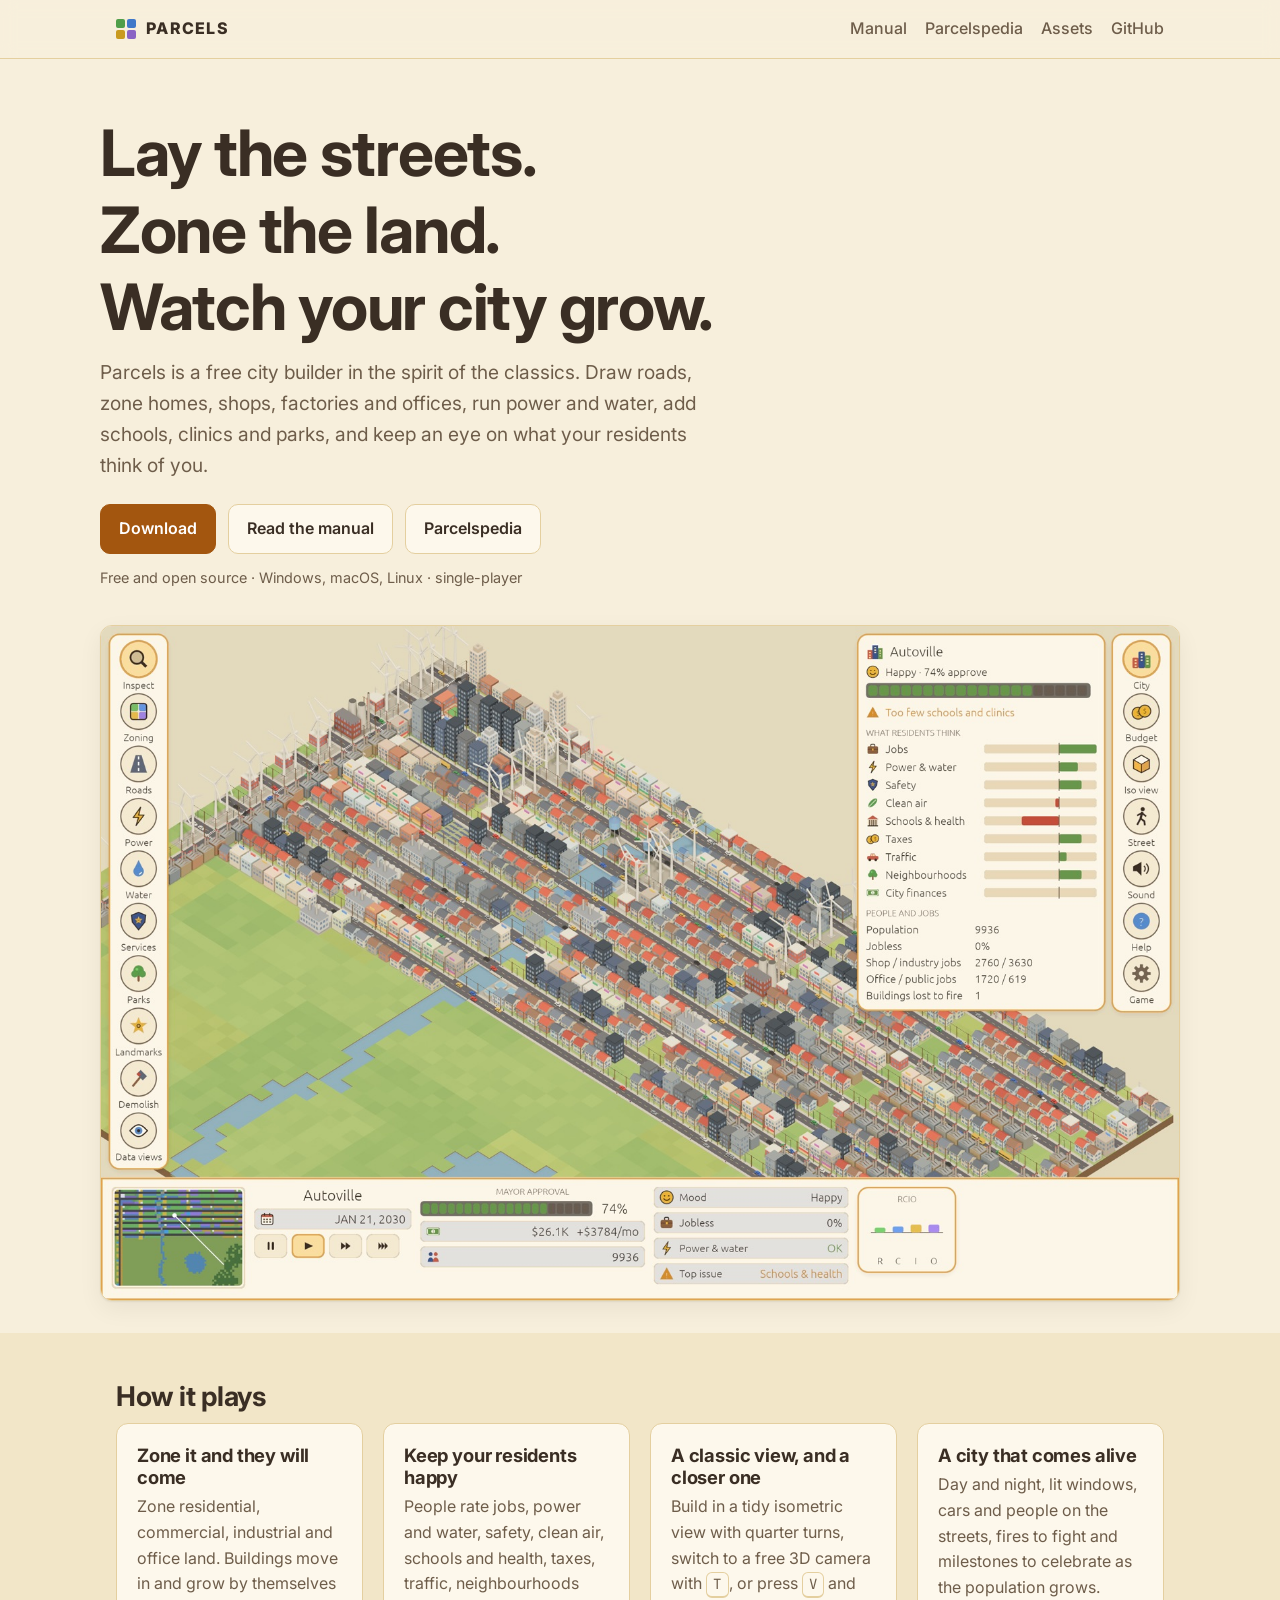
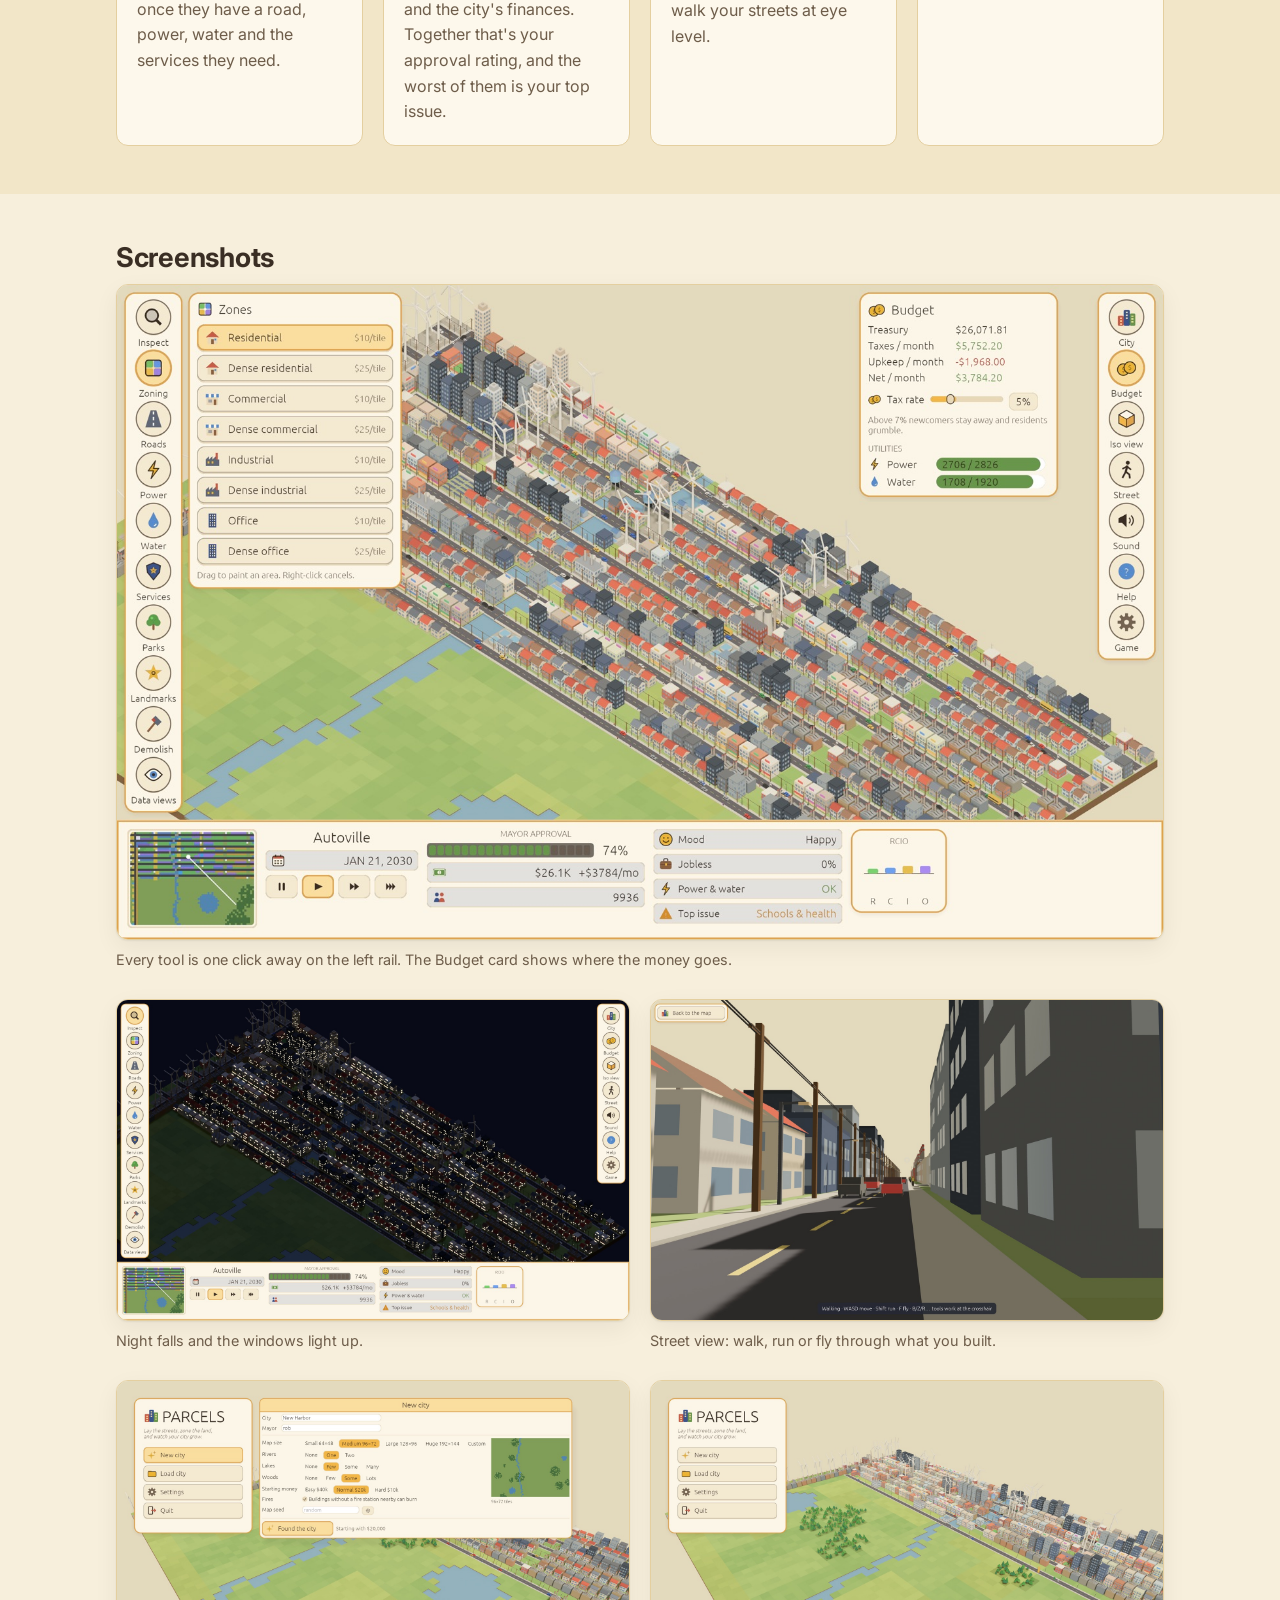
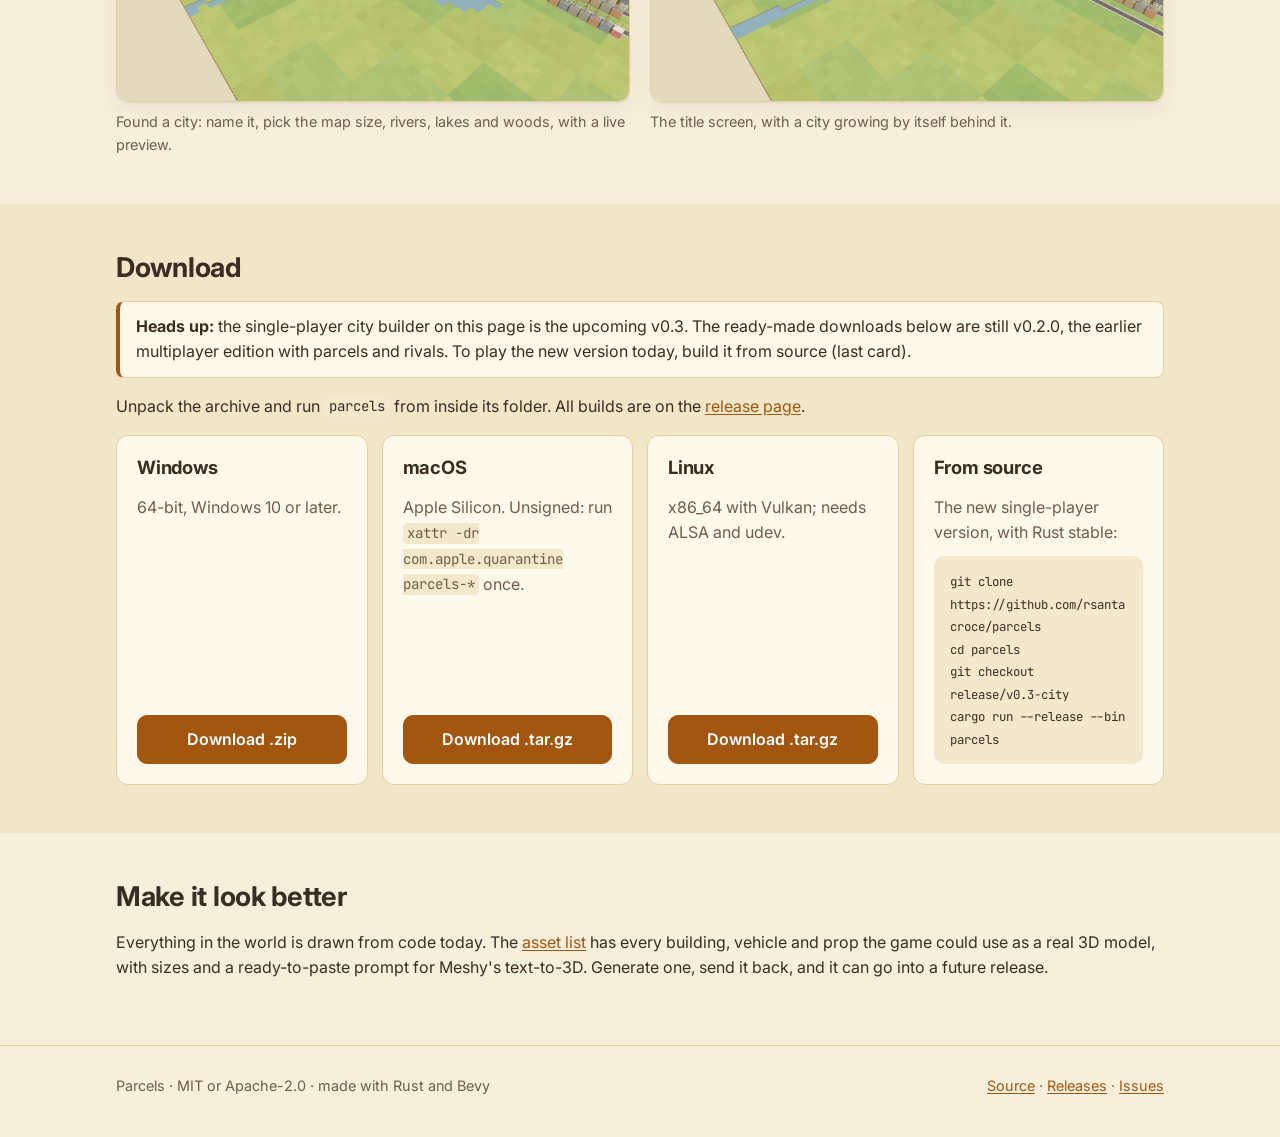
==== index.html @ 550850ed "Parcels v0.3: single-player city builder The site now presents Parcels as a single-player city build" ====
<!doctype html>
<html lang="en">
<head>
  <meta charset="utf-8">
  <meta name="viewport" content="width=device-width, initial-scale=1">
  <title>Parcels — a cosy city builder</title>
  <meta name="description" content="Parcels is a free, open-source city builder in the spirit of classic SimCity: lay streets, zone land, run power and water, keep your residents happy and watch the city grow.">
  <meta property="og:title" content="Parcels">
  <meta property="og:description" content="Lay the streets, zone the land, and watch your city grow.">
  <meta property="og:image" content="https://rsantacroce.github.io/parcels-site/img/title.jpg">
  <link rel="preconnect" href="https://fonts.googleapis.com">
  <link href="https://fonts.googleapis.com/css2?family=Inter:wght@400;500;600;800&family=JetBrains+Mono&display=swap" rel="stylesheet">
  <link rel="icon" href="data:image/svg+xml,%3Csvg xmlns=%22http://www.w3.org/2000/svg%22 viewBox=%220 0 20 20%22%3E%3Crect width=%229%22 height=%229%22 rx=%222%22 fill=%22%234f9e49%22/%3E%3Crect x=%2211%22 width=%229%22 height=%229%22 rx=%222%22 fill=%22%233f78c9%22/%3E%3Crect y=%2211%22 width=%229%22 height=%229%22 rx=%222%22 fill=%22%23c99a1f%22/%3E%3Crect x=%2211%22 y=%2211%22 width=%229%22 height=%229%22 rx=%222%22 fill=%22%238a63c4%22/%3E%3C/svg%3E">
  <link rel="stylesheet" href="style.css">
</head>
<body>
  <header class="top">
    <div class="wrap">
      <a class="brand" href="./"><span class="tiles"><i></i><i></i><i></i><i></i></span>PARCELS</a>
      <nav>
        <a href="manual.html">Manual</a>
        <a href="pedia.html">Parcelspedia</a>
        <a href="assets.html">Assets</a>
        <a href="https://github.com/rsantacroce/parcels">GitHub</a>
      </nav>
    </div>
  </header>

  <main>
    <div class="wrap hero">
      <h1>Lay the streets.<br>Zone the land.<br>Watch your city grow.</h1>
      <p class="lead">Parcels is a free city builder in the spirit of the classics. Draw roads, zone homes, shops, factories and offices, run power and water, add schools, clinics and parks, and keep an eye on what your residents think of you.</p>
      <div class="actions">
        <a class="btn primary" href="#download"><span>Download</span></a>
        <a class="btn" href="manual.html">Read the manual</a>
        <a class="btn" href="pedia.html">Parcelspedia</a>
      </div>
      <p class="version">Free and open source · Windows, macOS, Linux · single-player</p>
      <div class="shot"><a class="zoom" href="img/city.jpg"><img src="img/city-1600.jpg" srcset="img/city-1600.jpg 1600w, img/city.jpg 2880w" sizes="(max-width: 1112px) 100vw, 1080px" alt="An isometric view of a grown city with the tool rail on the left, the City card showing 74% approval and what residents think, and the dashboard along the bottom" width="2880" height="1800"></a></div>
    </div>

    <section class="alt">
      <div class="wrap">
        <h2>How it plays</h2>
        <div class="grid">
          <div class="card">
            <h3>Zone it and they will come</h3>
            <p>Zone residential, commercial, industrial and office land. Buildings move in and grow by themselves once they have a road, power, water and the services they need.</p>
          </div>
          <div class="card">
            <h3>Keep your residents happy</h3>
            <p>People rate jobs, power and water, safety, clean air, schools and health, taxes, traffic, neighbourhoods and the city's finances. Together that's your approval rating, and the worst of them is your top issue.</p>
          </div>
          <div class="card">
            <h3>A classic view, and a closer one</h3>
            <p>Build in a tidy isometric view with quarter turns, switch to a free 3D camera with <kbd>T</kbd>, or press <kbd>V</kbd> and walk your streets at eye level.</p>
          </div>
          <div class="card">
            <h3>A city that comes alive</h3>
            <p>Day and night, lit windows, cars and people on the streets, fires to fight and milestones to celebrate as the population grows.</p>
          </div>
        </div>
      </div>
    </section>

    <section>
      <div class="wrap">
        <h2>Screenshots</h2>
        <div class="gallery">
          <figure><div class="shot"><a class="zoom" href="img/build.jpg"><img src="img/build-1600.jpg" srcset="img/build-1600.jpg 1600w, img/build.jpg 2880w" sizes="(max-width: 1112px) 100vw, 1080px" alt="The Zoning flyout listing every zone with its icon and price, and the Budget card with taxes, upkeep, tax rate and power and water use" width="2880" height="1800" loading="lazy"></a></div><figcaption>Every tool is one click away on the left rail. The Budget card shows where the money goes.</figcaption></figure>
          <figure><div class="shot"><a class="zoom" href="img/night.jpg"><img src="img/night-1600.jpg" srcset="img/night-1600.jpg 1600w, img/night.jpg 2880w" sizes="(max-width: 1112px) 100vw, 1080px" alt="The city at night with lit windows" width="2880" height="1800" loading="lazy"></a></div><figcaption>Night falls and the windows light up.</figcaption></figure>
          <figure><div class="shot"><a class="zoom" href="img/street.jpg"><img src="img/street-1600.jpg" srcset="img/street-1600.jpg 1600w, img/street.jpg 2880w" sizes="(max-width: 1112px) 100vw, 1080px" alt="Street-level view down a road lined with houses and power poles" width="2880" height="1800" loading="lazy"></a></div><figcaption>Street view: walk, run or fly through what you built.</figcaption></figure>
          <figure><div class="shot"><a class="zoom" href="img/newgame.jpg"><img src="img/newgame-1600.jpg" srcset="img/newgame-1600.jpg 1600w, img/newgame.jpg 2880w" sizes="(max-width: 1112px) 100vw, 1080px" alt="The new city screen with name, map size, rivers, lakes, woods, starting money and a live map preview" width="2880" height="1800" loading="lazy"></a></div><figcaption>Found a city: name it, pick the map size, rivers, lakes and woods, with a live preview.</figcaption></figure>
          <figure><div class="shot"><a class="zoom" href="img/title.jpg"><img src="img/title-1600.jpg" srcset="img/title-1600.jpg 1600w, img/title.jpg 2880w" sizes="(max-width: 1112px) 100vw, 1080px" alt="The Parcels title screen in front of a city that grows by itself" width="2880" height="1800" loading="lazy"></a></div><figcaption>The title screen, with a city growing by itself behind it.</figcaption></figure>
        </div>
      </div>
    </section>

    <section class="alt" id="download">
      <div class="wrap">
        <h2>Download</h2>
        <div class="note"><strong>Heads up:</strong> the single-player city builder on this page is the upcoming v0.3. The ready-made downloads below are still <span data-version>v0.2.0</span>, the earlier multiplayer edition with parcels and rivals. To play the new version today, build it from source (last card).</div>
        <p>Unpack the archive and run <code>parcels</code> from inside its folder. All builds are on the <a href="https://github.com/rsantacroce/parcels/releases/latest">release page</a>.</p>
        <div class="downloads">
          <div class="card">
            <h3>Windows</h3>
            <p>64-bit, Windows 10 or later.</p>
            <a class="btn primary" href="https://github.com/rsantacroce/parcels/releases/latest/download/parcels-windows-x86_64.zip">Download .zip</a>
          </div>
          <div class="card">
            <h3>macOS</h3>
            <p>Apple Silicon. Unsigned: run <code>xattr -dr com.apple.quarantine parcels-*</code> once.</p>
            <a class="btn primary" href="https://github.com/rsantacroce/parcels/releases/latest/download/parcels-macos-arm64.tar.gz">Download .tar.gz</a>
          </div>
          <div class="card">
            <h3>Linux</h3>
            <p>x86_64 with Vulkan; needs ALSA and udev.</p>
            <a class="btn primary" href="https://github.com/rsantacroce/parcels/releases/latest/download/parcels-linux-x86_64.tar.gz">Download .tar.gz</a>
          </div>
          <div class="card">
            <h3>From source</h3>
            <p>The new single-player version, with Rust stable:</p>
            <pre><code>git clone https://github.com/rsantacroce/parcels
cd parcels
git checkout release/v0.3-city
cargo run --release --bin parcels</code></pre>
          </div>
        </div>
      </div>
    </section>

    <section>
      <div class="wrap">
        <h2>Make it look better</h2>
        <p>Everything in the world is drawn from code today. The <a href="assets.html">asset list</a> has every building, vehicle and prop the game could use as a real 3D model, with sizes and a ready-to-paste prompt for Meshy's text-to-3D. Generate one, send it back, and it can go into a future release.</p>
      </div>
    </section>
  </main>

  <footer>
    <div class="wrap">
      <span>Parcels · MIT or Apache-2.0 · made with Rust and Bevy</span>
      <span><a href="https://github.com/rsantacroce/parcels">Source</a> · <a href="https://github.com/rsantacroce/parcels/releases">Releases</a> · <a href="https://github.com/rsantacroce/parcels/issues">Issues</a></span>
    </div>
  </footer>

  <dialog id="viewer" aria-label="Screenshot"><img alt=""></dialog>

  <script>
    // Click a screenshot to see it full size.
    const viewer = document.getElementById("viewer");
    document.querySelectorAll("a.zoom").forEach(a => a.addEventListener("click", e => {
      e.preventDefault();
      const img = viewer.querySelector("img");
      img.src = a.href;
      img.alt = a.querySelector("img").alt;
      viewer.showModal();
    }));
    viewer.addEventListener("click", () => viewer.close());

    // Show the latest release's version on the download button.
    fetch("https://api.github.com/repos/rsantacroce/parcels/releases/latest")
      .then(r => r.ok ? r.json() : Promise.reject(r.status))
      .then(rel => document.querySelectorAll("[data-version]").forEach(e => e.textContent = rel.tag_name))
      .catch(() => {});
  </script>
</body>
</html>
---- style.css ----
:root {
  --bg: #f7efdc;
  --surface: #fdf8ec;
  --surface-2: #f2e6c8;
  --text: #3a2e24;
  --muted: #6e5d4a;
  --line: #e4cf9f;
  --accent: #a3560f;
  --accent-ink: #ffffff;
  --res: #4f9e49;
  --com: #3f78c9;
  --ind: #c99a1f;
  --off: #8a63c4;
  --code-bg: #f3e8cc;
  --shadow: 0 1px 2px rgba(0, 0, 0, .06), 0 8px 24px rgba(0, 0, 0, .06);
  --radius: 12px;
  --max: 1080px;
  color-scheme: light;
}

@media (prefers-color-scheme: dark) {
  :root:not([data-theme="light"]) {
    --bg: #1c1915;
    --surface: #25211b;
    --surface-2: #2e2921;
    --text: #efe6d4;
    --muted: #b3a690;
    --line: #463d30;
    --accent: #f0b04a;
    --accent-ink: #231a0e;
    --code-bg: #2e2921;
    --shadow: 0 1px 2px rgba(0, 0, 0, .3), 0 8px 24px rgba(0, 0, 0, .25);
    color-scheme: dark;
  }
}

* { box-sizing: border-box; }
html { scroll-behavior: smooth; }
body {
  margin: 0;
  background: var(--bg);
  color: var(--text);
  font: 16px/1.6 "Inter", system-ui, -apple-system, "Segoe UI", sans-serif;
  -webkit-font-smoothing: antialiased;
}
img { max-width: 100%; display: block; }
a { color: var(--accent); text-underline-offset: 2px; }
h1, h2, h3 { line-height: 1.2; letter-spacing: -0.01em; }
h2 { font-size: 1.7rem; margin: 0 0 .6rem; }
h3 { font-size: 1.15rem; margin: 1.6rem 0 .4rem; }
code, kbd, pre { font-family: "JetBrains Mono", ui-monospace, SFMono-Regular, Menlo, monospace; font-size: .88em; }
code { background: var(--code-bg); padding: .1em .35em; border-radius: 5px; }
pre { background: var(--code-bg); padding: 14px 16px; border-radius: 10px; overflow-x: auto; }
pre code { background: none; padding: 0; }
kbd {
  display: inline-block; min-width: 1.6em; padding: .05em .45em; text-align: center;
  border: 1px solid var(--line); border-bottom-width: 2px; border-radius: 6px; background: var(--surface);
}

.wrap { max-width: var(--max); margin: 0 auto; padding: 0 16px; }

/* Header */
.top {
  position: sticky; top: 0; z-index: 10;
  background: color-mix(in srgb, var(--bg) 88%, transparent);
  backdrop-filter: blur(8px);
  border-bottom: 1px solid var(--line);
}
.top .wrap { display: flex; align-items: center; gap: 20px; height: 58px; }
.brand { font-weight: 800; letter-spacing: .08em; color: var(--text); text-decoration: none; display: flex; align-items: center; gap: 10px; }
.brand .tiles { display: grid; grid-template-columns: repeat(2, 9px); gap: 2px; }
.brand .tiles i { width: 9px; height: 9px; border-radius: 2px; }
.brand .tiles i:nth-child(1) { background: var(--res); }
.brand .tiles i:nth-child(2) { background: var(--com); }
.brand .tiles i:nth-child(3) { background: var(--ind); }
.brand .tiles i:nth-child(4) { background: var(--off); }
.top nav { display: flex; gap: 18px; margin-left: auto; }
.top nav a { color: var(--muted); text-decoration: none; font-weight: 500; }
.top nav a:hover, .top nav a[aria-current] { color: var(--text); }

/* Buttons */
.btn {
  display: inline-flex; align-items: center; gap: 8px;
  padding: 11px 18px; border-radius: 10px; font-weight: 600; text-decoration: none;
  border: 1px solid var(--line); background: var(--surface); color: var(--text);
}
.btn.primary { background: var(--accent); border-color: var(--accent); color: var(--accent-ink); }
.btn:hover { filter: brightness(1.05); }
.btn.small { padding: 6px 10px; font-size: .85rem; border-radius: 8px; }

/* Hero */
.hero { padding: 56px 0 32px; }
.hero h1 { font-size: clamp(2.4rem, 6vw, 4rem); margin: 0 0 12px; letter-spacing: -0.02em; }
.hero p.lead { font-size: 1.2rem; color: var(--muted); max-width: 620px; margin: 0 0 24px; }
.hero .actions { display: flex; flex-wrap: wrap; gap: 12px; }
.hero .version { color: var(--muted); font-size: .9rem; margin-top: 12px; }
.shot { border-radius: var(--radius); box-shadow: var(--shadow); border: 1px solid var(--line); overflow: hidden; background: var(--surface); }
.hero .shot { margin-top: 36px; }

section { padding: 48px 0; }
section.alt { background: var(--surface-2); }

.grid { display: grid; gap: 20px; grid-template-columns: repeat(auto-fit, minmax(240px, 1fr)); }
.card { background: var(--surface); border: 1px solid var(--line); border-radius: var(--radius); padding: 20px; }
.card h3 { margin-top: 0; }
.card p { margin: 0; color: var(--muted); }

.gallery { display: grid; gap: 28px 20px; grid-template-columns: repeat(2, minmax(0, 1fr)); }
.gallery figure:first-child { grid-column: 1 / -1; }
.shot img { width: 100%; height: auto; }
a.zoom { display: block; cursor: zoom-in; }
#viewer { padding: 0; border: 0; background: transparent; max-width: 96vw; max-height: 94vh; cursor: zoom-out; }
#viewer::backdrop { background: rgba(10, 12, 16, .88); }
#viewer img { max-width: 96vw; max-height: 94vh; width: auto; height: auto; border-radius: 8px; }
.gallery figure { margin: 0; }
.gallery figcaption { color: var(--muted); font-size: .9rem; margin-top: 8px; }

.downloads { display: grid; gap: 14px; grid-template-columns: repeat(auto-fit, minmax(220px, 1fr)); }
.downloads .card { display: flex; flex-direction: column; gap: 10px; }
.downloads .card .btn { margin-top: auto; justify-content: center; }
.downloads .card pre { margin: auto 0 0; white-space: pre-wrap; word-break: break-word; }

footer { border-top: 1px solid var(--line); padding: 28px 0 40px; color: var(--muted); font-size: .9rem; }
footer .wrap { display: flex; flex-wrap: wrap; gap: 16px; justify-content: space-between; }

/* Docs layout */
.docs { display: grid; grid-template-columns: 220px minmax(0, 1fr); gap: 40px; padding: 32px 16px 64px; }
.toc { position: sticky; top: 78px; align-self: start; font-size: .92rem; }
.toc a { display: block; color: var(--muted); text-decoration: none; padding: 3px 0; }
.toc a:hover { color: var(--text); }
.docs article h2 { margin-top: 2.2rem; padding-top: .4rem; }
.docs article h2:first-child { margin-top: 0; }
table { width: 100%; border-collapse: collapse; margin: 12px 0 20px; font-size: .94rem; }
th, td { text-align: left; padding: 8px 10px; border-bottom: 1px solid var(--line); vertical-align: top; }
th { font-weight: 600; color: var(--muted); font-size: .85rem; text-transform: uppercase; letter-spacing: .03em; }
td.num, th.num { text-align: right; font-variant-numeric: tabular-nums; white-space: nowrap; }
.table-scroll { overflow-x: auto; }
.note { background: var(--surface); border: 1px solid var(--line); border-left: 4px solid var(--accent); border-radius: 8px; padding: 12px 16px; margin: 16px 0; }
.chip { display: inline-block; width: .8em; height: .8em; border-radius: 3px; vertical-align: -.05em; margin-right: .35em; }

/* Assets page */
.toolbar { display: flex; flex-wrap: wrap; gap: 10px; align-items: center; margin: 20px 0; }
.toolbar input[type=search] {
  flex: 1 1 260px; padding: 10px 14px; border-radius: 10px; border: 1px solid var(--line);
  background: var(--surface); color: var(--text); font: inherit;
}
.filters { display: flex; flex-wrap: wrap; gap: 6px; }
.filters button {
  border: 1px solid var(--line); background: var(--surface); color: var(--muted);
  padding: 6px 12px; border-radius: 999px; font: inherit; font-size: .88rem; cursor: pointer;
}
.filters button[aria-pressed="true"] { background: var(--accent); border-color: var(--accent); color: var(--accent-ink); }
.asset-group h2 { margin-top: 32px; }
.asset-group > p { color: var(--muted); margin-top: 0; }
.assets { display: grid; gap: 14px; grid-template-columns: repeat(auto-fill, minmax(320px, 1fr)); }
.asset { background: var(--surface); border: 1px solid var(--line); border-radius: var(--radius); padding: 16px; display: flex; flex-direction: column; gap: 10px; }
.asset header { display: flex; justify-content: space-between; gap: 10px; align-items: baseline; }
.asset h3 { margin: 0; font-size: 1.02rem; }
.asset .file { font-family: "JetBrains Mono", ui-monospace, monospace; font-size: .78rem; color: var(--muted); word-break: break-all; }
.asset .meta { display: flex; flex-wrap: wrap; gap: 6px; }
.asset .meta span { background: var(--surface-2); border-radius: 6px; padding: 2px 8px; font-size: .8rem; color: var(--muted); }
.asset .prompt { font-size: .9rem; margin: 0; flex: 1; }
.asset .row { display: flex; gap: 8px; flex-wrap: wrap; }
.copied { background: var(--accent) !important; color: var(--accent-ink) !important; border-color: var(--accent) !important; }
.style-box { background: var(--surface); border: 1px dashed var(--line); border-radius: var(--radius); padding: 14px 16px; }
.style-box p { margin: 6px 0 10px; color: var(--muted); }

@media (max-width: 760px) {
  .top nav { gap: 12px; font-size: .92rem; }
  .docs { grid-template-columns: 1fr; gap: 0; }
  .toc { position: static; display: flex; flex-wrap: wrap; gap: 4px 14px; margin-bottom: 20px; }
  .assets { grid-template-columns: 1fr; }
  .gallery { grid-template-columns: 1fr; }
}

/* Same frame for every gallery tile after the featured one. */
.gallery figure:not(:first-child) .shot img { aspect-ratio: 16 / 10; object-fit: cover; }
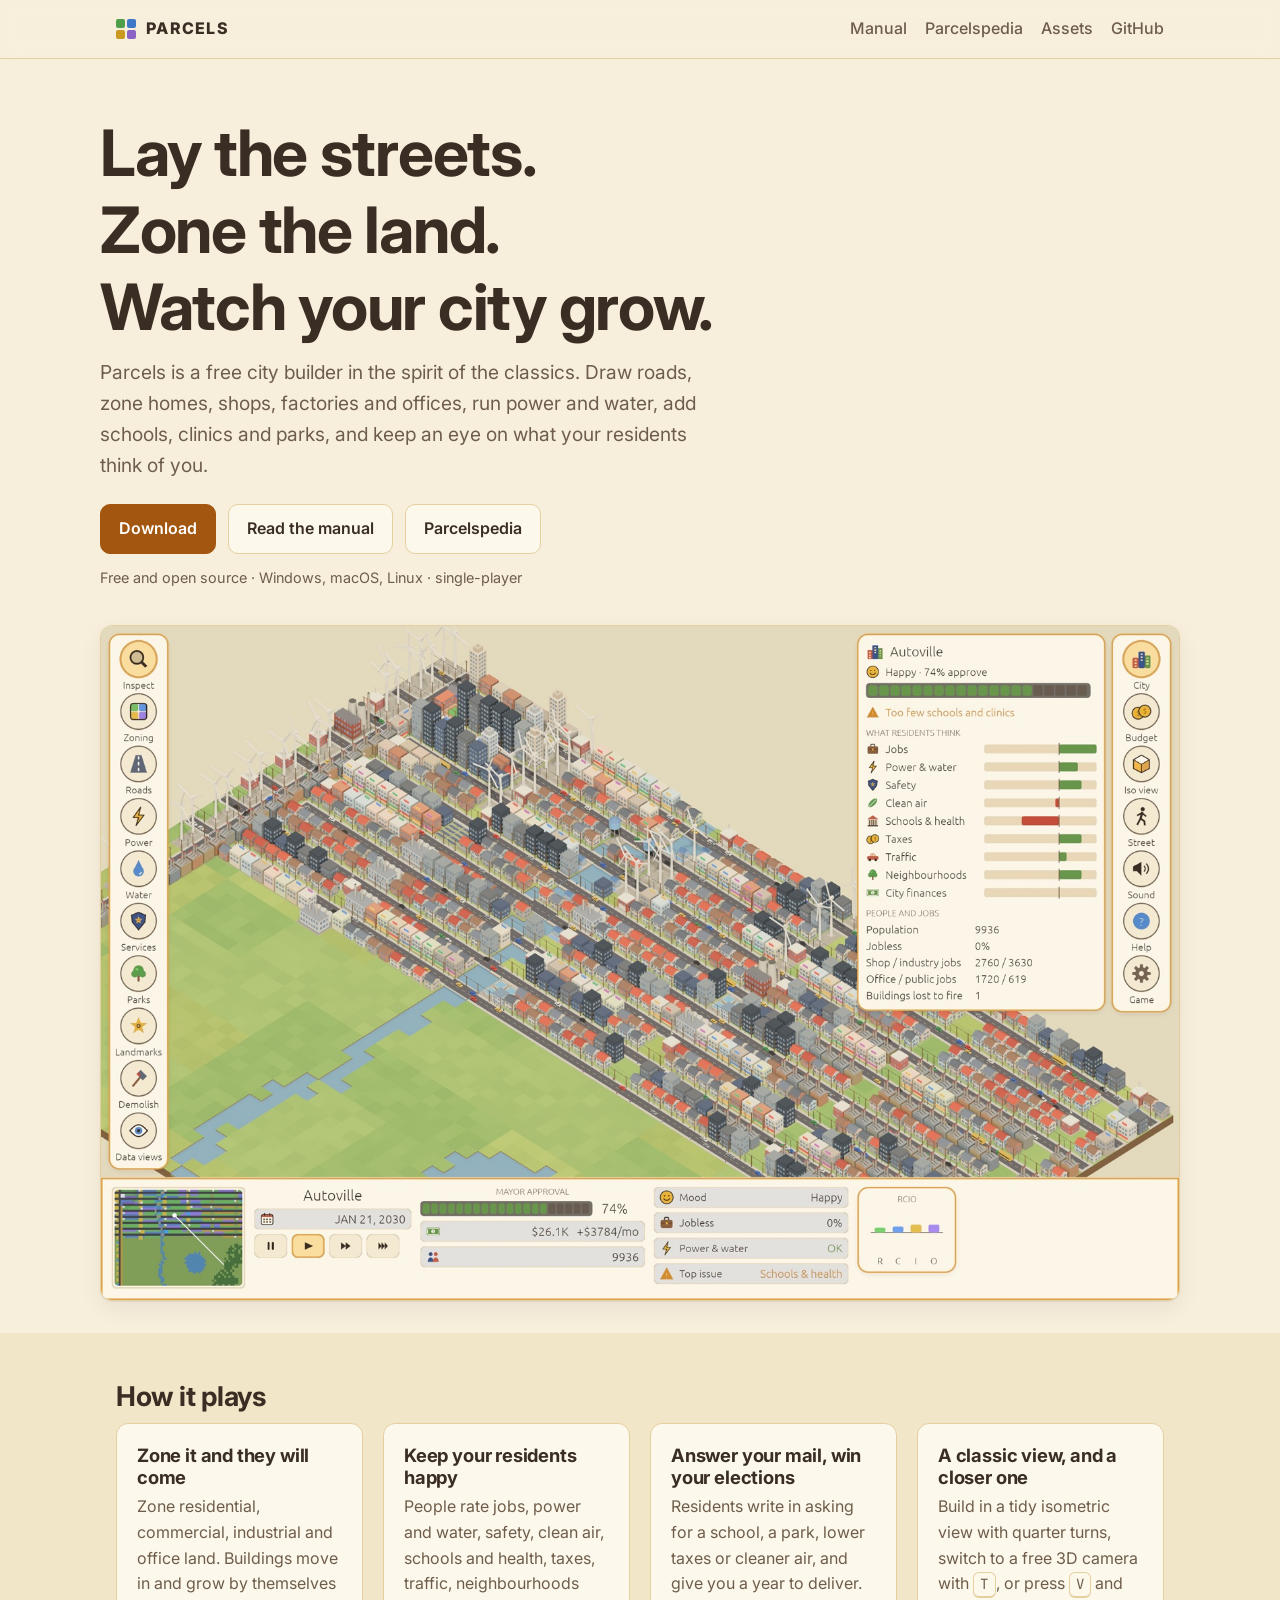
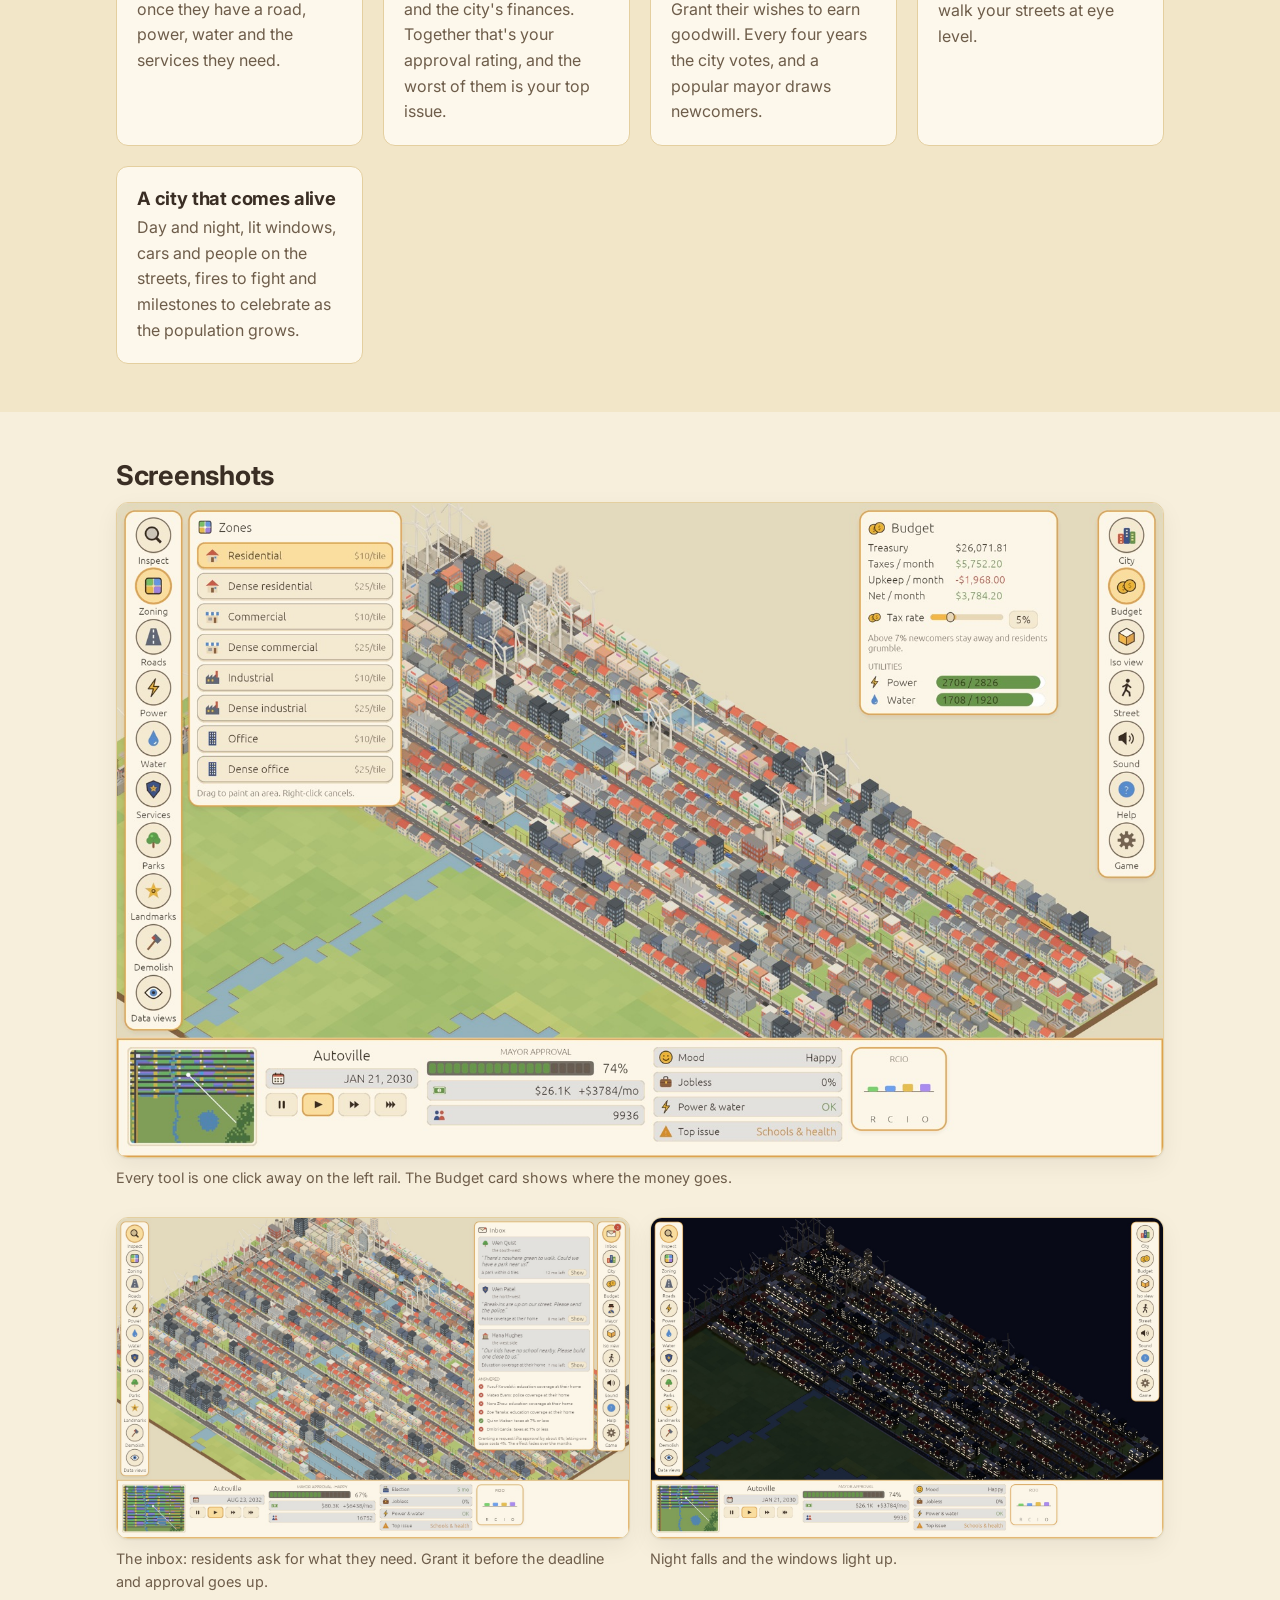
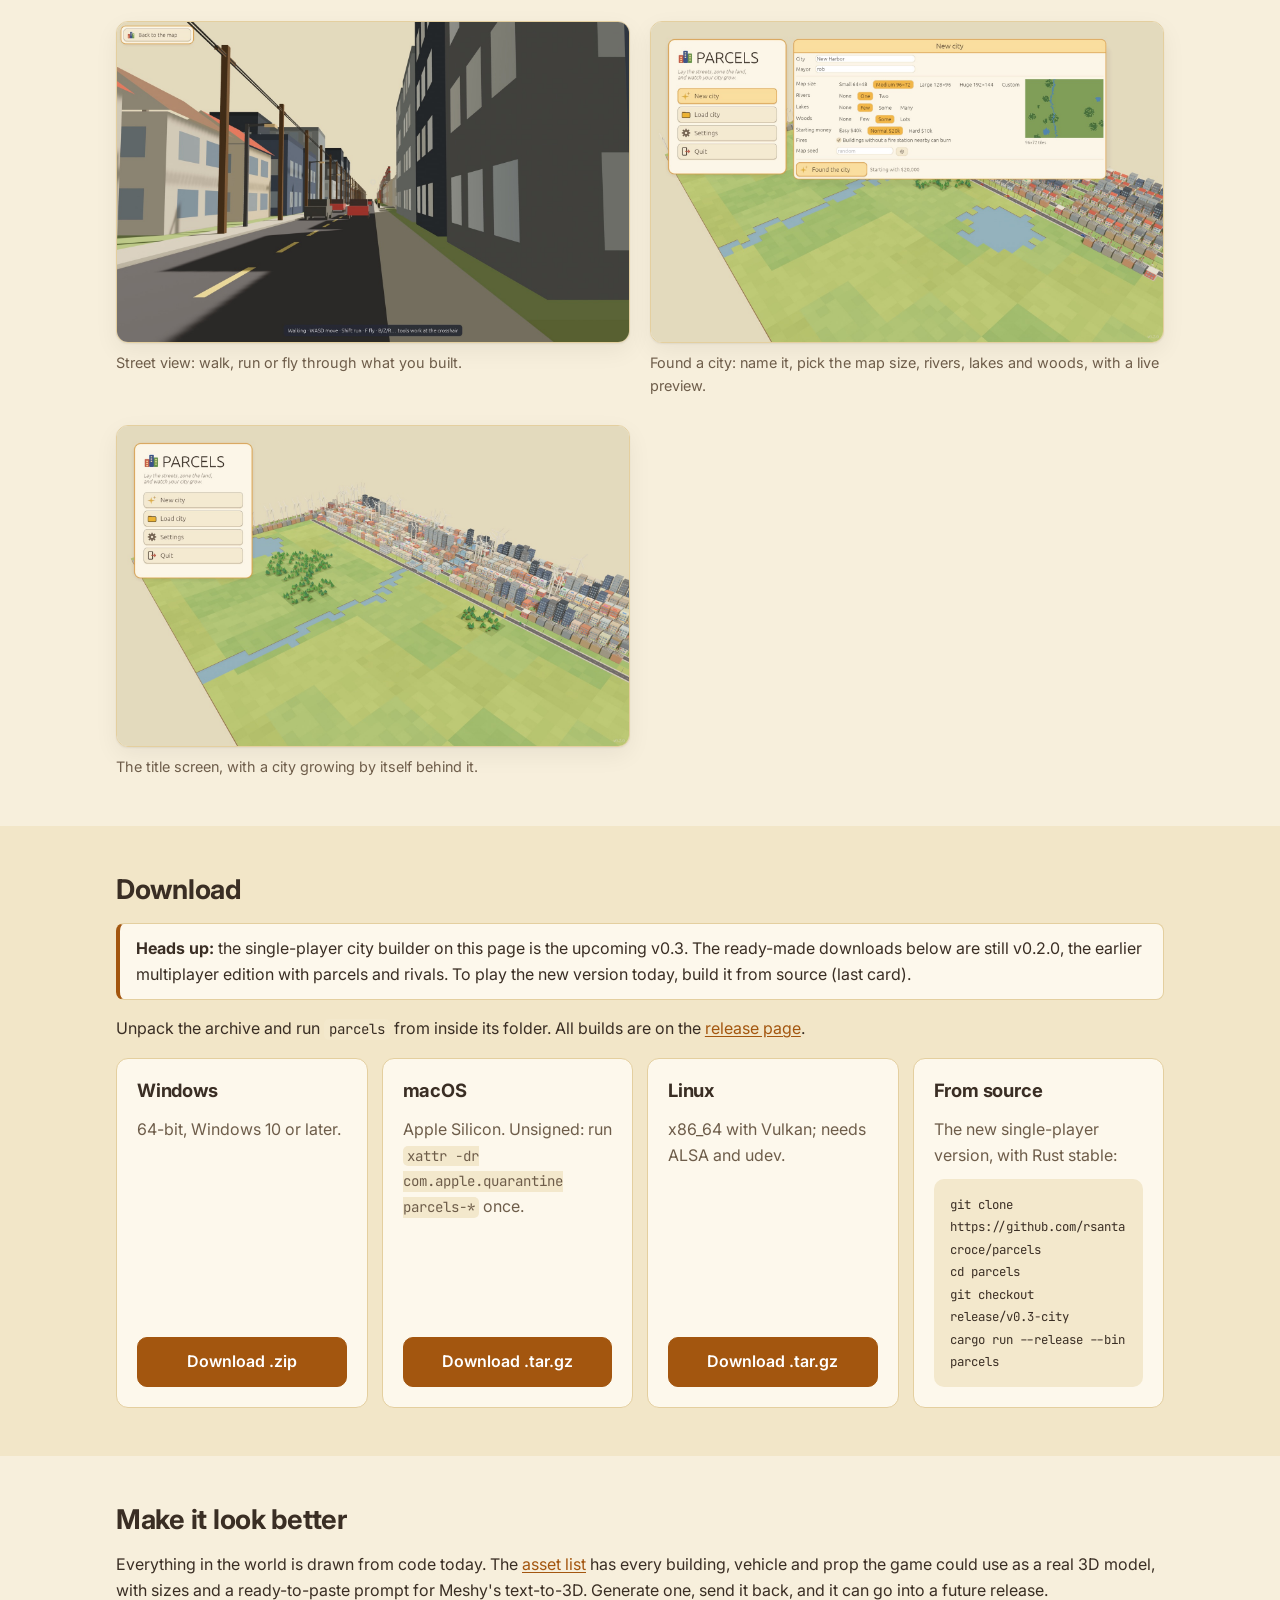
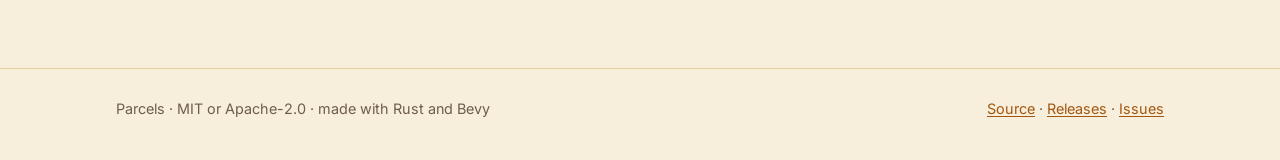
==== commit aaa939ac: "Mayor layer: letters, elections, inbox screenshot Co-Authored-By: Claude Opus 5.5 (1M context) <nore" ====
--- a/index.html
+++ b/index.html
@@ -52,6 +52,10 @@
             <p>People rate jobs, power and water, safety, clean air, schools and health, taxes, traffic, neighbourhoods and the city's finances. Together that's your approval rating, and the worst of them is your top issue.</p>
           </div>
           <div class="card">
+            <h3>Answer your mail, win your elections</h3>
+            <p>Residents write in asking for a school, a park, lower taxes or cleaner air, and give you a year to deliver. Grant their wishes to earn goodwill. Every four years the city votes, and a popular mayor draws newcomers.</p>
+          </div>
+          <div class="card">
             <h3>A classic view, and a closer one</h3>
             <p>Build in a tidy isometric view with quarter turns, switch to a free 3D camera with <kbd>T</kbd>, or press <kbd>V</kbd> and walk your streets at eye level.</p>
           </div>
@@ -68,6 +72,7 @@
         <h2>Screenshots</h2>
         <div class="gallery">
           <figure><div class="shot"><a class="zoom" href="img/build.jpg"><img src="img/build-1600.jpg" srcset="img/build-1600.jpg 1600w, img/build.jpg 2880w" sizes="(max-width: 1112px) 100vw, 1080px" alt="The Zoning flyout listing every zone with its icon and price, and the Budget card with taxes, upkeep, tax rate and power and water use" width="2880" height="1800" loading="lazy"></a></div><figcaption>Every tool is one click away on the left rail. The Budget card shows where the money goes.</figcaption></figure>
+          <figure><div class="shot"><a class="zoom" href="img/inbox.jpg"><img src="img/inbox-1600.jpg" alt="The Inbox card with three letters from residents asking for a park, police and a school, each with a deadline and a Show button, above a list of answered letters" width="1440" height="900" loading="lazy"></a></div><figcaption>The inbox: residents ask for what they need. Grant it before the deadline and approval goes up.</figcaption></figure>
           <figure><div class="shot"><a class="zoom" href="img/night.jpg"><img src="img/night-1600.jpg" srcset="img/night-1600.jpg 1600w, img/night.jpg 2880w" sizes="(max-width: 1112px) 100vw, 1080px" alt="The city at night with lit windows" width="2880" height="1800" loading="lazy"></a></div><figcaption>Night falls and the windows light up.</figcaption></figure>
           <figure><div class="shot"><a class="zoom" href="img/street.jpg"><img src="img/street-1600.jpg" srcset="img/street-1600.jpg 1600w, img/street.jpg 2880w" sizes="(max-width: 1112px) 100vw, 1080px" alt="Street-level view down a road lined with houses and power poles" width="2880" height="1800" loading="lazy"></a></div><figcaption>Street view: walk, run or fly through what you built.</figcaption></figure>
           <figure><div class="shot"><a class="zoom" href="img/newgame.jpg"><img src="img/newgame-1600.jpg" srcset="img/newgame-1600.jpg 1600w, img/newgame.jpg 2880w" sizes="(max-width: 1112px) 100vw, 1080px" alt="The new city screen with name, map size, rivers, lakes, woods, starting money and a live map preview" width="2880" height="1800" loading="lazy"></a></div><figcaption>Found a city: name it, pick the map size, rivers, lakes and woods, with a live preview.</figcaption></figure>
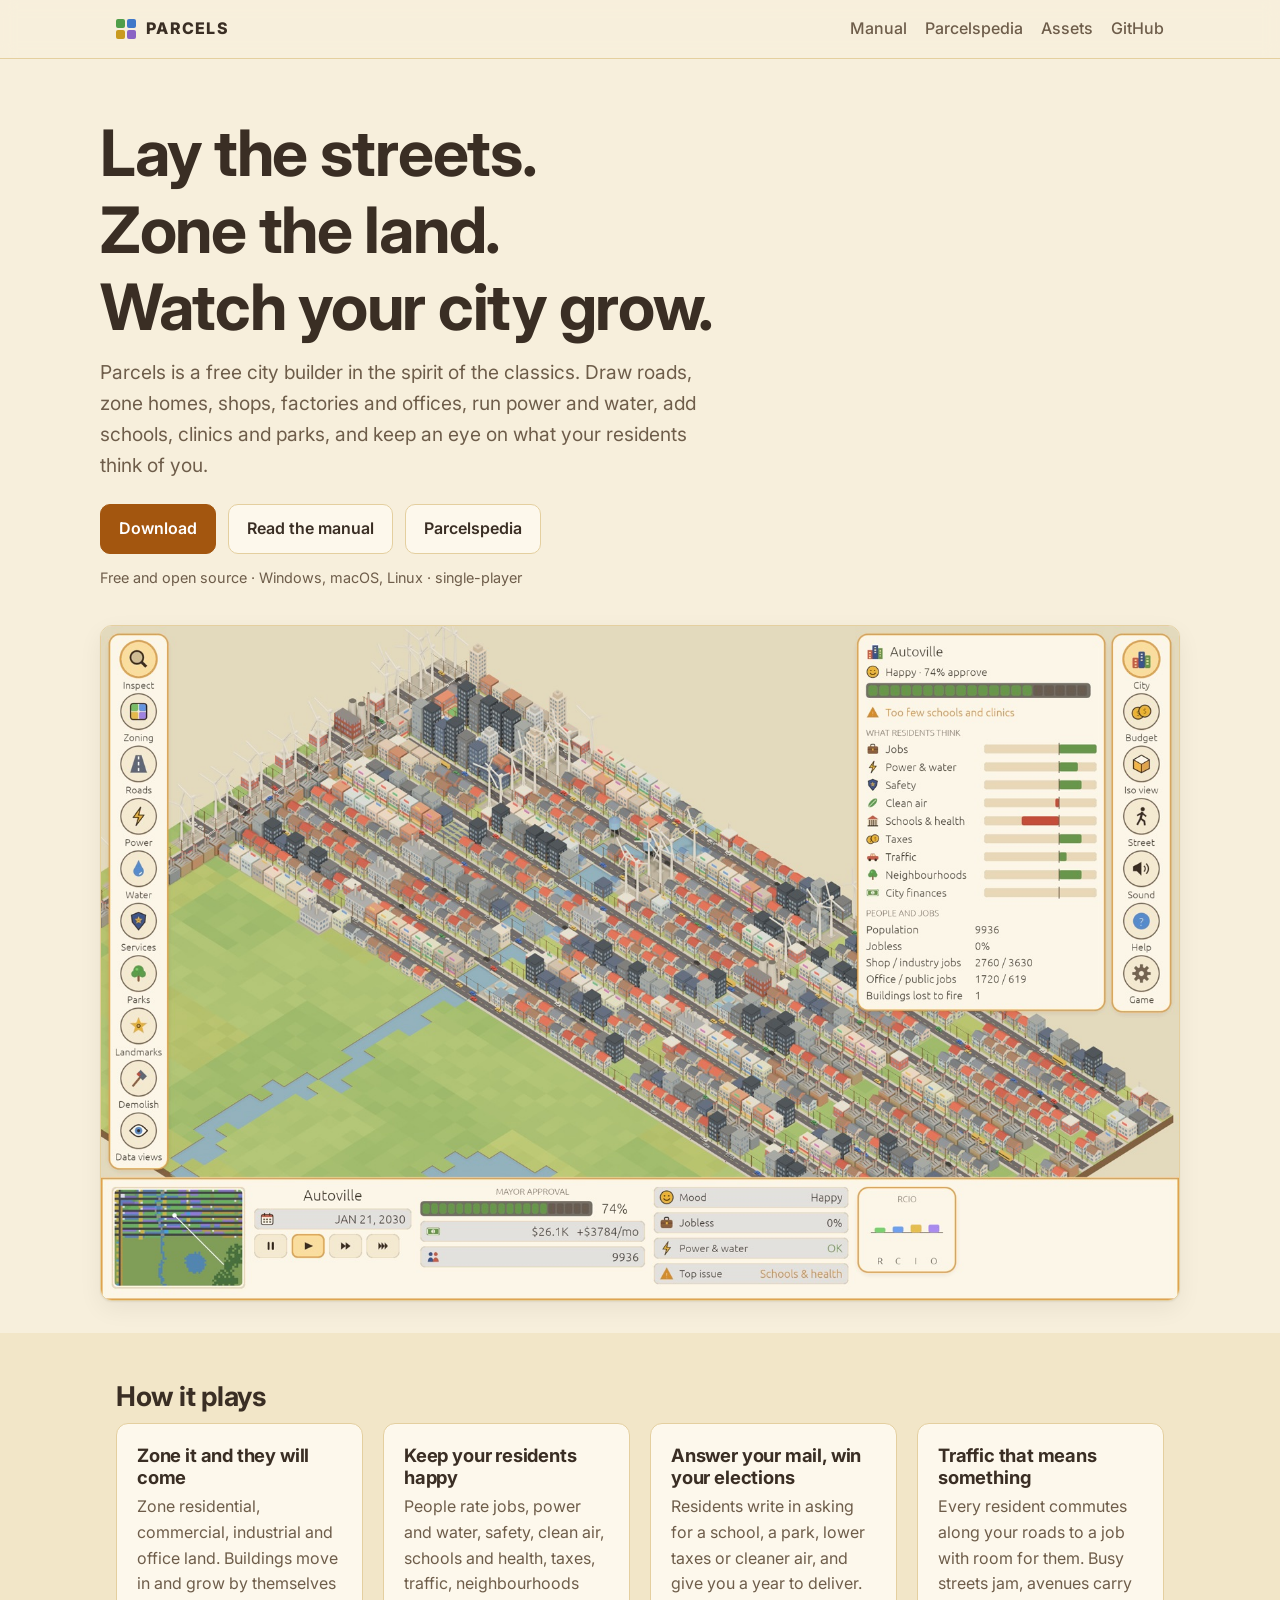
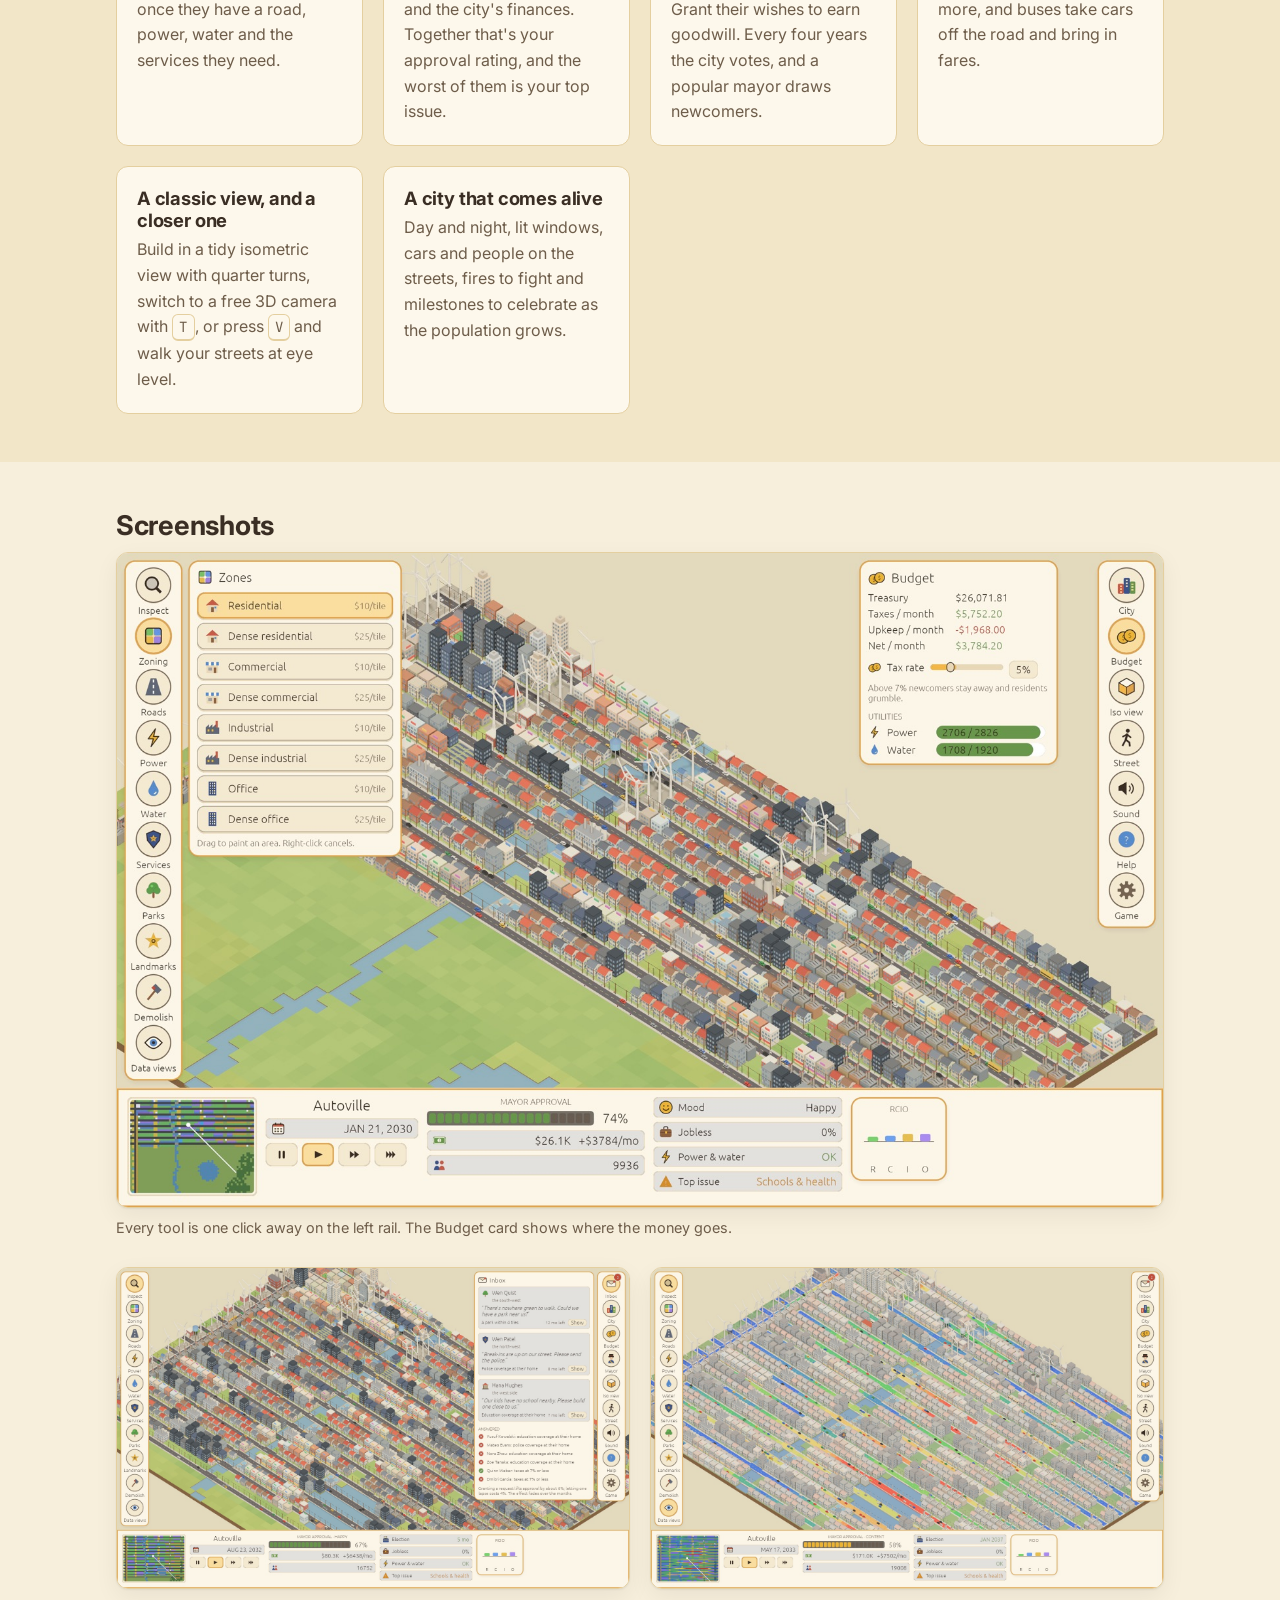
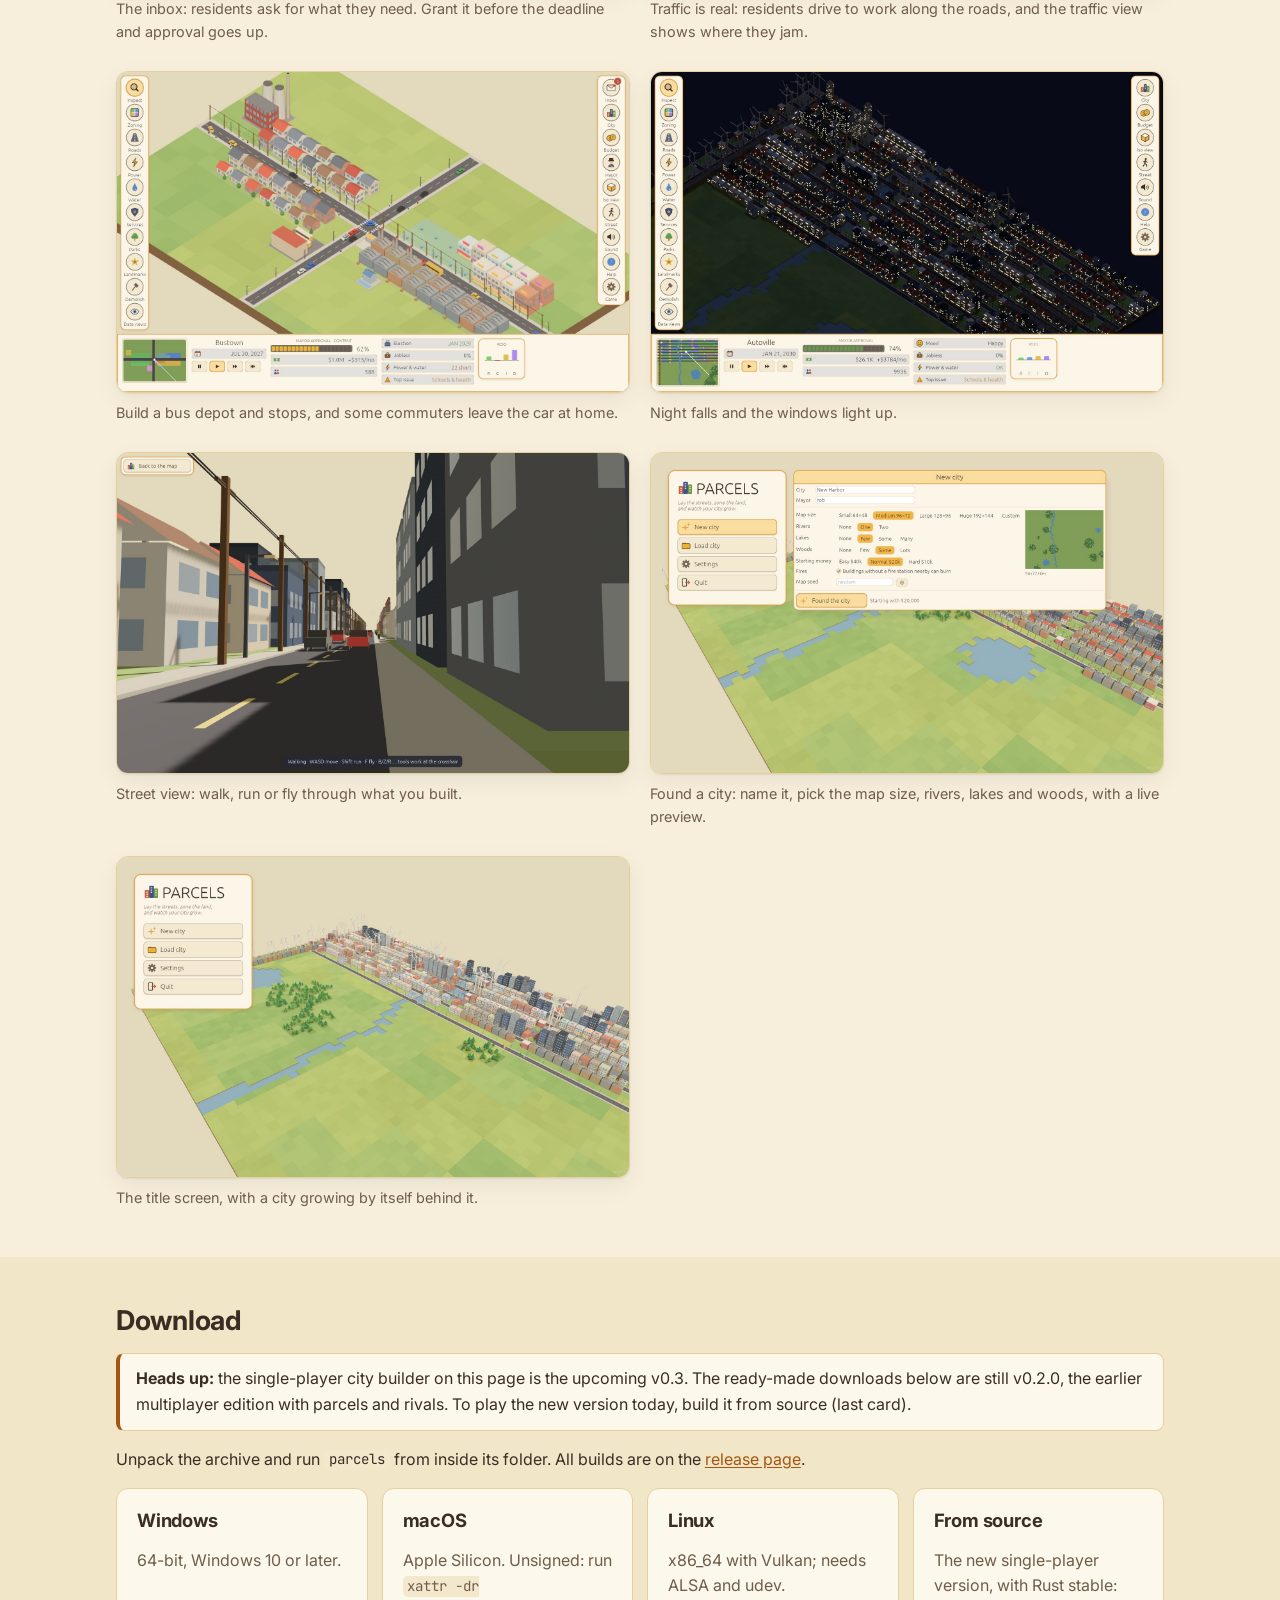
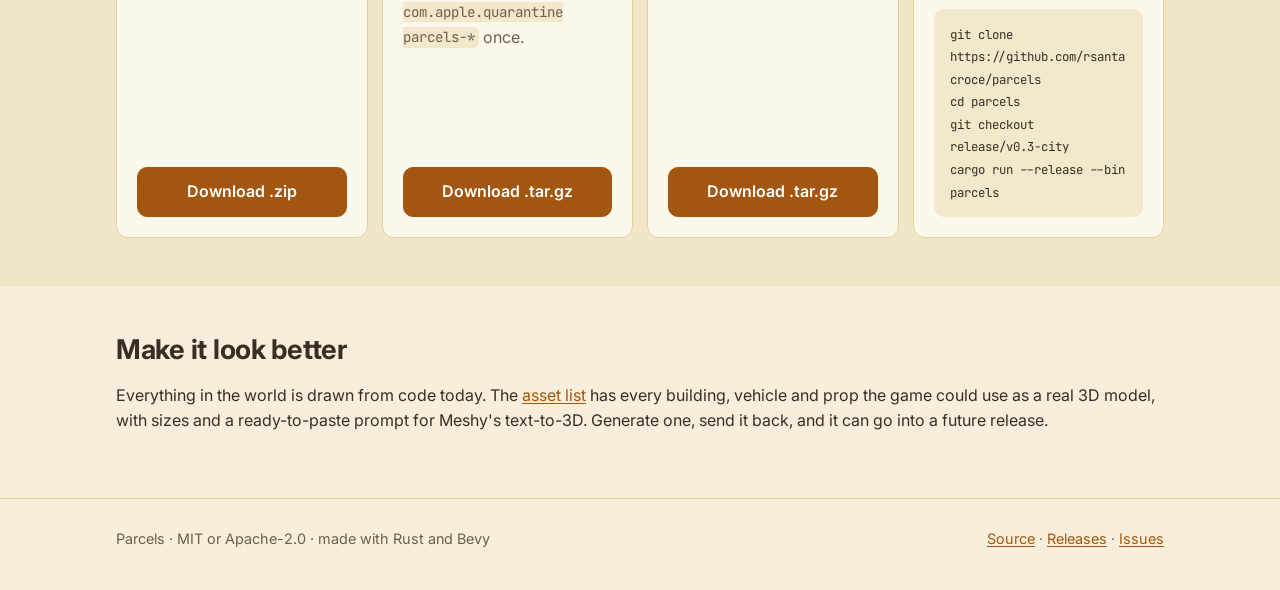
==== commit b1fa47b0: "Commuting, traffic and buses Co-Authored-By: Claude Opus 5.5 (1M context) <noreply@anthropic.com>" ====
--- a/index.html
+++ b/index.html
@@ -56,6 +56,10 @@
             <p>Residents write in asking for a school, a park, lower taxes or cleaner air, and give you a year to deliver. Grant their wishes to earn goodwill. Every four years the city votes, and a popular mayor draws newcomers.</p>
           </div>
           <div class="card">
+            <h3>Traffic that means something</h3>
+            <p>Every resident commutes along your roads to a job with room for them. Busy streets jam, avenues carry more, and buses take cars off the road and bring in fares.</p>
+          </div>
+          <div class="card">
             <h3>A classic view, and a closer one</h3>
             <p>Build in a tidy isometric view with quarter turns, switch to a free 3D camera with <kbd>T</kbd>, or press <kbd>V</kbd> and walk your streets at eye level.</p>
           </div>
@@ -73,6 +77,8 @@
         <div class="gallery">
           <figure><div class="shot"><a class="zoom" href="img/build.jpg"><img src="img/build-1600.jpg" srcset="img/build-1600.jpg 1600w, img/build.jpg 2880w" sizes="(max-width: 1112px) 100vw, 1080px" alt="The Zoning flyout listing every zone with its icon and price, and the Budget card with taxes, upkeep, tax rate and power and water use" width="2880" height="1800" loading="lazy"></a></div><figcaption>Every tool is one click away on the left rail. The Budget card shows where the money goes.</figcaption></figure>
           <figure><div class="shot"><a class="zoom" href="img/inbox.jpg"><img src="img/inbox-1600.jpg" alt="The Inbox card with three letters from residents asking for a park, police and a school, each with a deadline and a Show button, above a list of answered letters" width="1440" height="900" loading="lazy"></a></div><figcaption>The inbox: residents ask for what they need. Grant it before the deadline and approval goes up.</figcaption></figure>
+          <figure><div class="shot"><a class="zoom" href="img/traffic.jpg"><img src="img/traffic-1600.jpg" alt="The traffic data view: every road coloured from blue for quiet through orange to red where commuters jam it" width="1440" height="900" loading="lazy"></a></div><figcaption>Traffic is real: residents drive to work along the roads, and the traffic view shows where they jam.</figcaption></figure>
+          <figure><div class="shot"><a class="zoom" href="img/buses.jpg"><img src="img/buses-1600.jpg" alt="A small town with a bus depot, yellow buses on the streets, houses, shops and factories" width="1440" height="900" loading="lazy"></a></div><figcaption>Build a bus depot and stops, and some commuters leave the car at home.</figcaption></figure>
           <figure><div class="shot"><a class="zoom" href="img/night.jpg"><img src="img/night-1600.jpg" srcset="img/night-1600.jpg 1600w, img/night.jpg 2880w" sizes="(max-width: 1112px) 100vw, 1080px" alt="The city at night with lit windows" width="2880" height="1800" loading="lazy"></a></div><figcaption>Night falls and the windows light up.</figcaption></figure>
           <figure><div class="shot"><a class="zoom" href="img/street.jpg"><img src="img/street-1600.jpg" srcset="img/street-1600.jpg 1600w, img/street.jpg 2880w" sizes="(max-width: 1112px) 100vw, 1080px" alt="Street-level view down a road lined with houses and power poles" width="2880" height="1800" loading="lazy"></a></div><figcaption>Street view: walk, run or fly through what you built.</figcaption></figure>
           <figure><div class="shot"><a class="zoom" href="img/newgame.jpg"><img src="img/newgame-1600.jpg" srcset="img/newgame-1600.jpg 1600w, img/newgame.jpg 2880w" sizes="(max-width: 1112px) 100vw, 1080px" alt="The new city screen with name, map size, rivers, lakes, woods, starting money and a live map preview" width="2880" height="1800" loading="lazy"></a></div><figcaption>Found a city: name it, pick the map size, rivers, lakes and woods, with a live preview.</figcaption></figure>
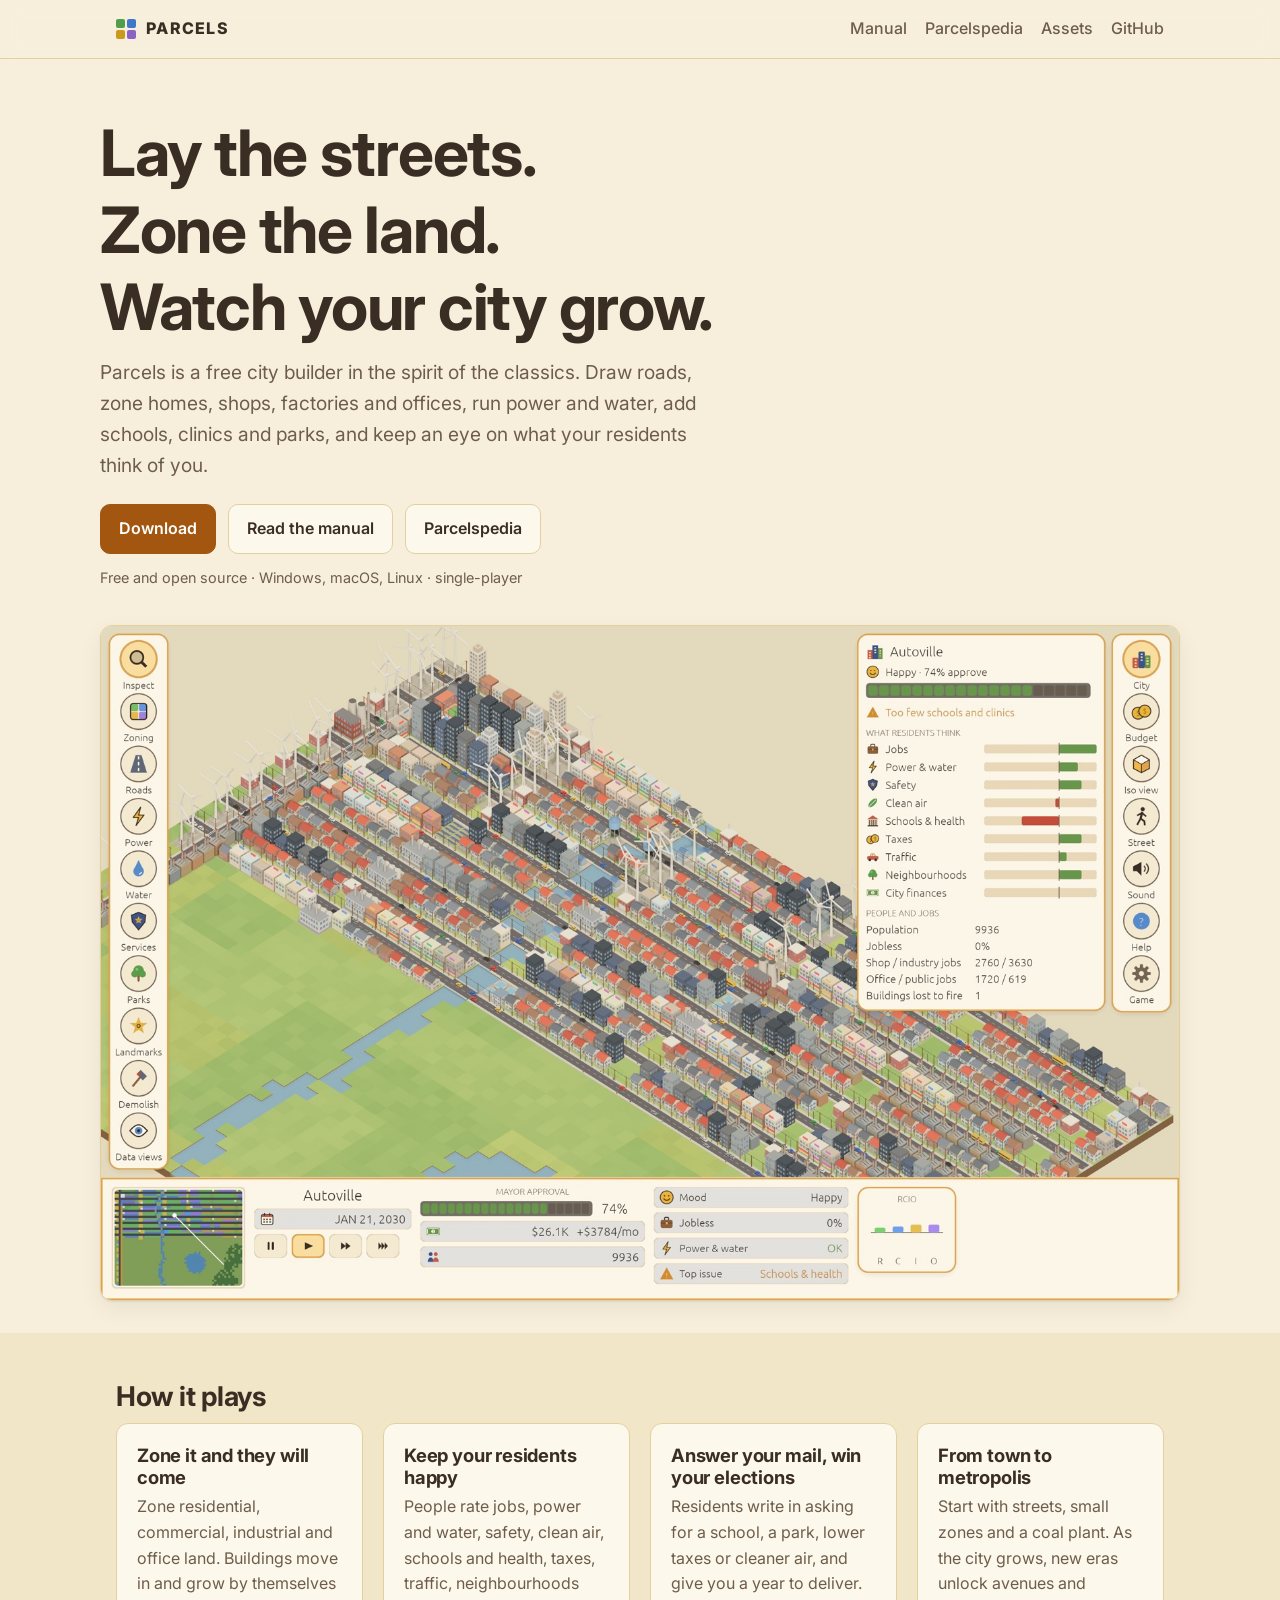
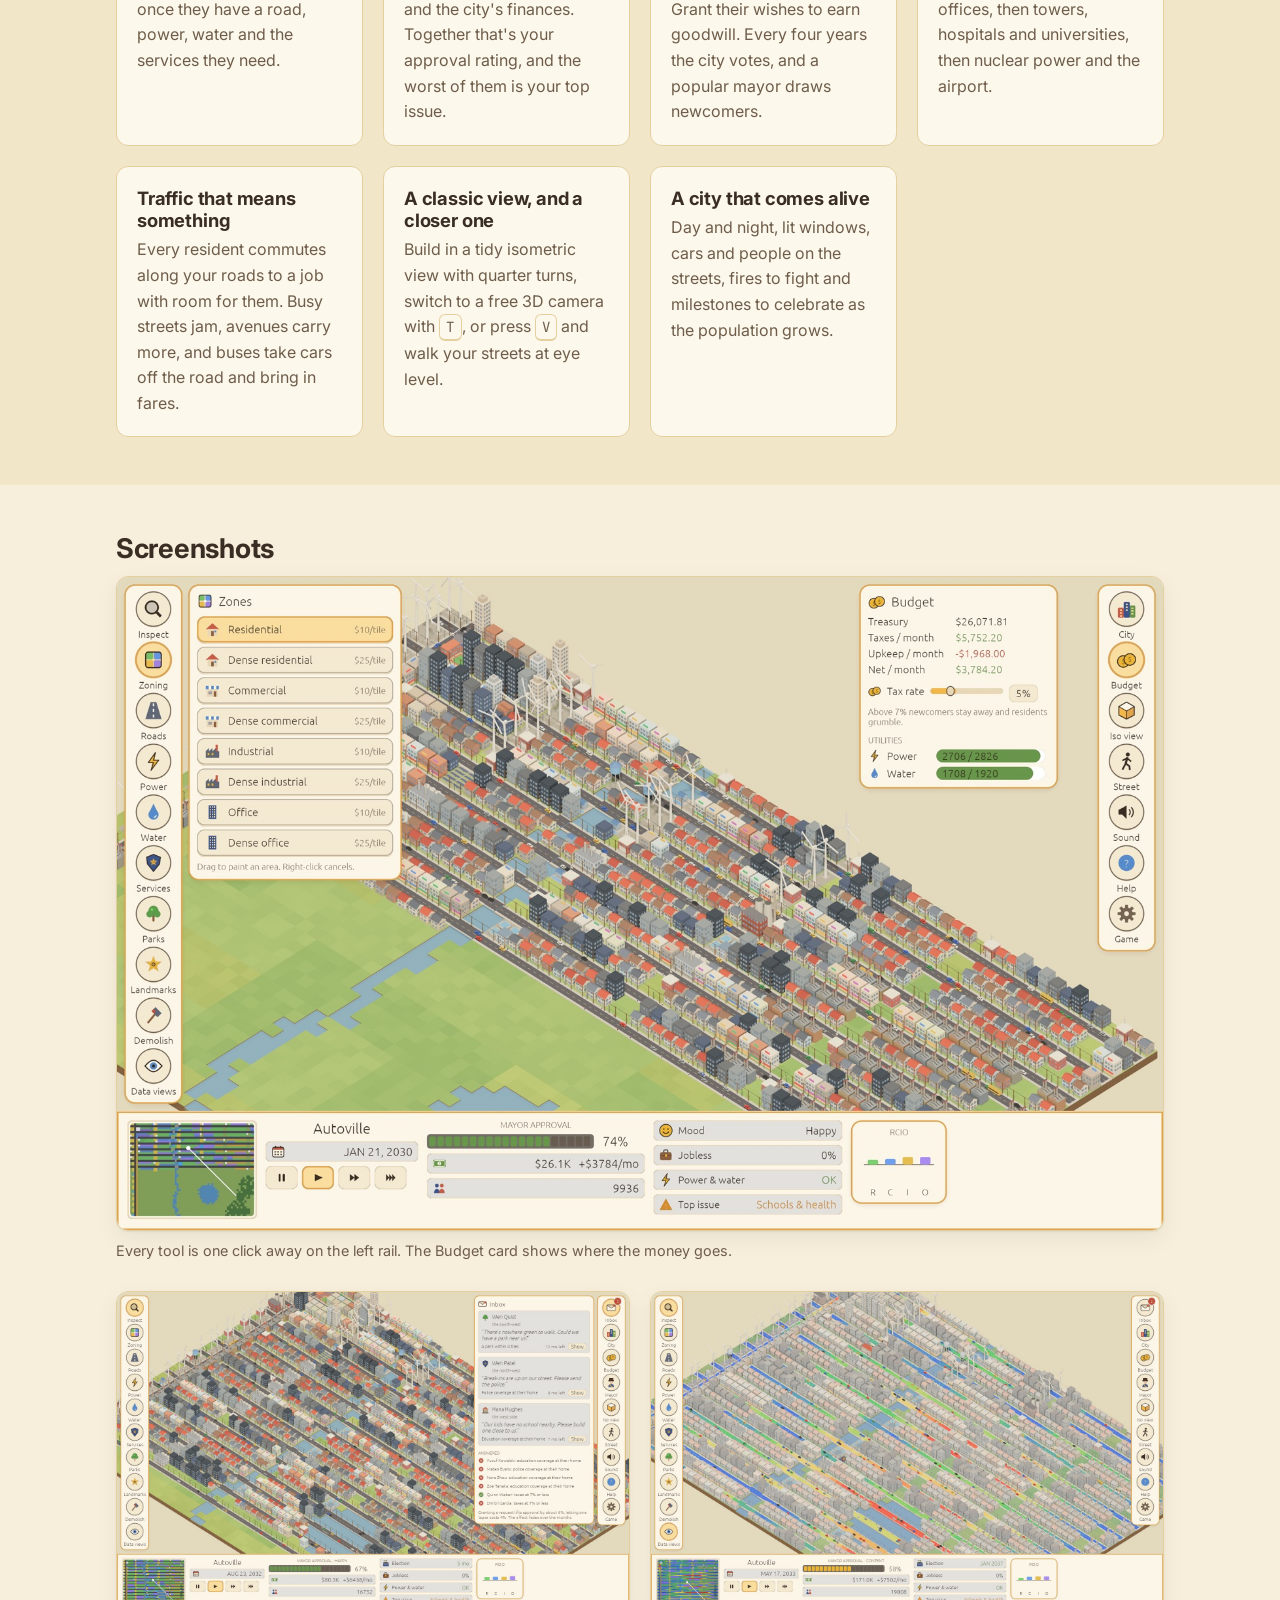
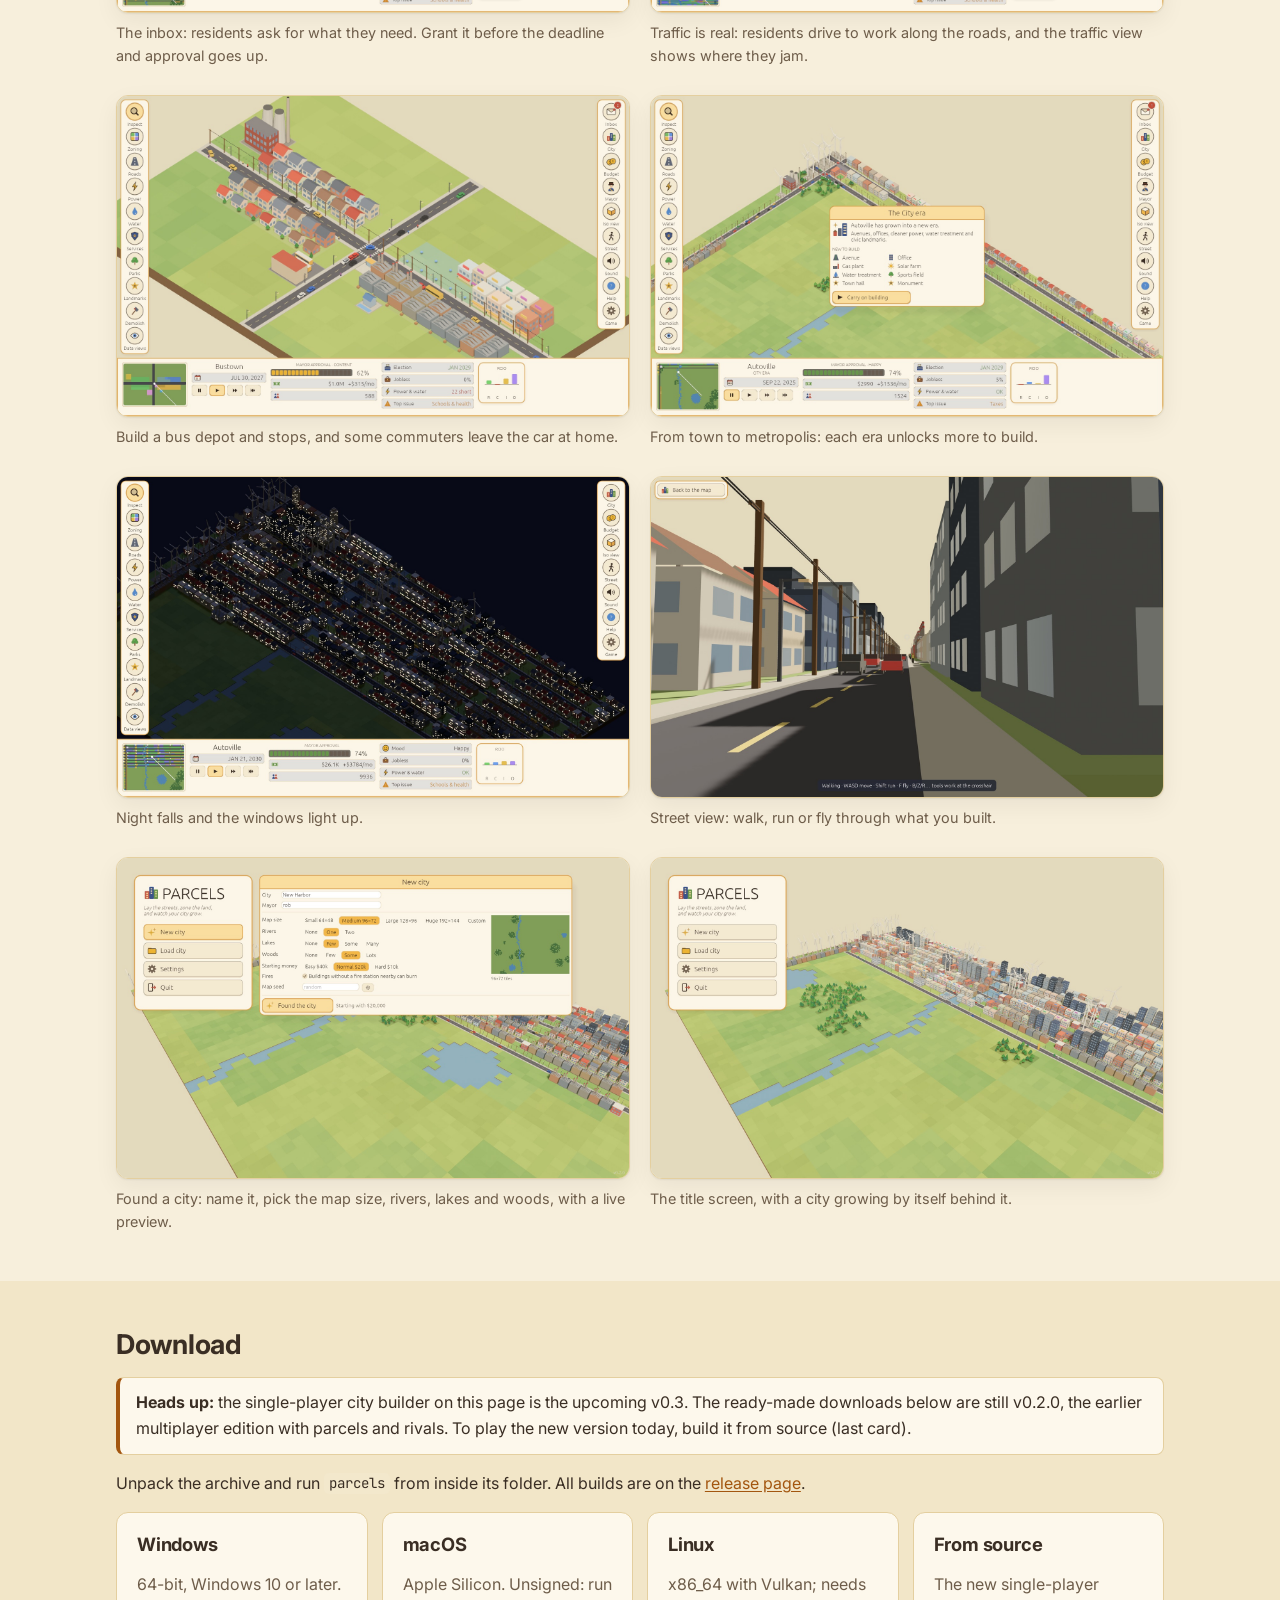
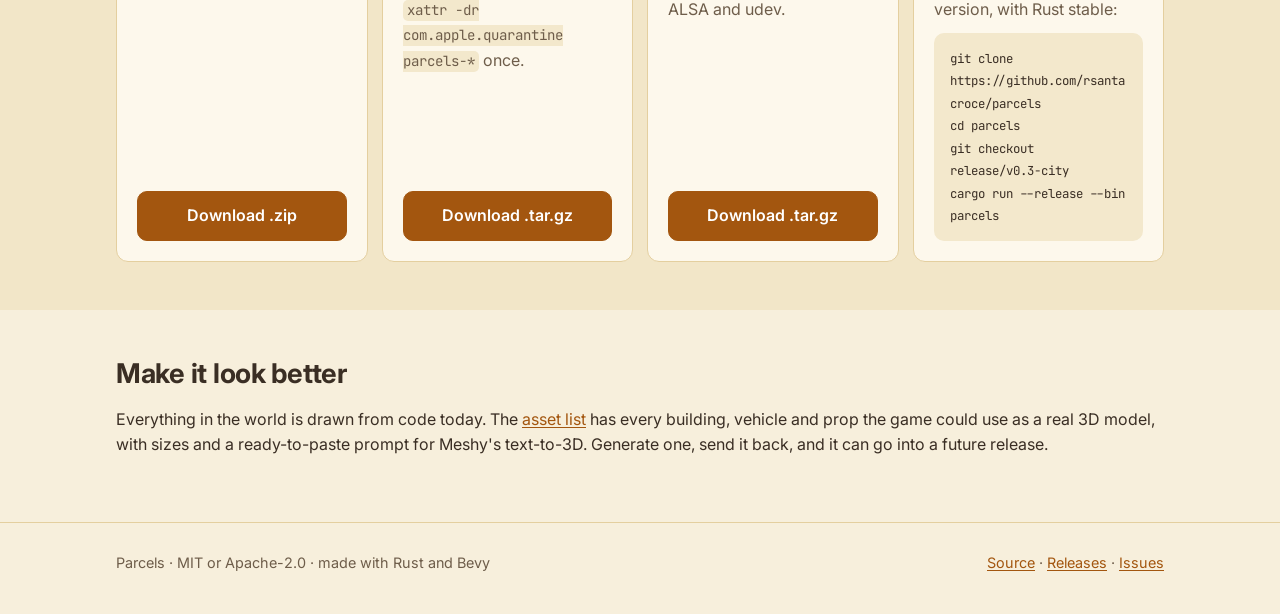
==== commit 7c373794: "Eras Co-Authored-By: Claude Opus 5.5 (1M context) <noreply@anthropic.com>" ====
--- a/index.html
+++ b/index.html
@@ -56,6 +56,10 @@
             <p>Residents write in asking for a school, a park, lower taxes or cleaner air, and give you a year to deliver. Grant their wishes to earn goodwill. Every four years the city votes, and a popular mayor draws newcomers.</p>
           </div>
           <div class="card">
+            <h3>From town to metropolis</h3>
+            <p>Start with streets, small zones and a coal plant. As the city grows, new eras unlock avenues and offices, then towers, hospitals and universities, then nuclear power and the airport.</p>
+          </div>
+          <div class="card">
             <h3>Traffic that means something</h3>
             <p>Every resident commutes along your roads to a job with room for them. Busy streets jam, avenues carry more, and buses take cars off the road and bring in fares.</p>
           </div>
@@ -79,6 +83,7 @@
           <figure><div class="shot"><a class="zoom" href="img/inbox.jpg"><img src="img/inbox-1600.jpg" alt="The Inbox card with three letters from residents asking for a park, police and a school, each with a deadline and a Show button, above a list of answered letters" width="1440" height="900" loading="lazy"></a></div><figcaption>The inbox: residents ask for what they need. Grant it before the deadline and approval goes up.</figcaption></figure>
           <figure><div class="shot"><a class="zoom" href="img/traffic.jpg"><img src="img/traffic-1600.jpg" alt="The traffic data view: every road coloured from blue for quiet through orange to red where commuters jam it" width="1440" height="900" loading="lazy"></a></div><figcaption>Traffic is real: residents drive to work along the roads, and the traffic view shows where they jam.</figcaption></figure>
           <figure><div class="shot"><a class="zoom" href="img/buses.jpg"><img src="img/buses-1600.jpg" alt="A small town with a bus depot, yellow buses on the streets, houses, shops and factories" width="1440" height="900" loading="lazy"></a></div><figcaption>Build a bus depot and stops, and some commuters leave the car at home.</figcaption></figure>
+          <figure><div class="shot"><a class="zoom" href="img/era.jpg"><img src="img/era-1600.jpg" alt="The City era announcement listing what it unlocks: avenue, office, gas plant, solar farm, water treatment, sports field, town hall and monument" width="1440" height="900" loading="lazy"></a></div><figcaption>From town to metropolis: each era unlocks more to build.</figcaption></figure>
           <figure><div class="shot"><a class="zoom" href="img/night.jpg"><img src="img/night-1600.jpg" srcset="img/night-1600.jpg 1600w, img/night.jpg 2880w" sizes="(max-width: 1112px) 100vw, 1080px" alt="The city at night with lit windows" width="2880" height="1800" loading="lazy"></a></div><figcaption>Night falls and the windows light up.</figcaption></figure>
           <figure><div class="shot"><a class="zoom" href="img/street.jpg"><img src="img/street-1600.jpg" srcset="img/street-1600.jpg 1600w, img/street.jpg 2880w" sizes="(max-width: 1112px) 100vw, 1080px" alt="Street-level view down a road lined with houses and power poles" width="2880" height="1800" loading="lazy"></a></div><figcaption>Street view: walk, run or fly through what you built.</figcaption></figure>
           <figure><div class="shot"><a class="zoom" href="img/newgame.jpg"><img src="img/newgame-1600.jpg" srcset="img/newgame-1600.jpg 1600w, img/newgame.jpg 2880w" sizes="(max-width: 1112px) 100vw, 1080px" alt="The new city screen with name, map size, rivers, lakes, woods, starting money and a live map preview" width="2880" height="1800" loading="lazy"></a></div><figcaption>Found a city: name it, pick the map size, rivers, lakes and woods, with a live preview.</figcaption></figure>
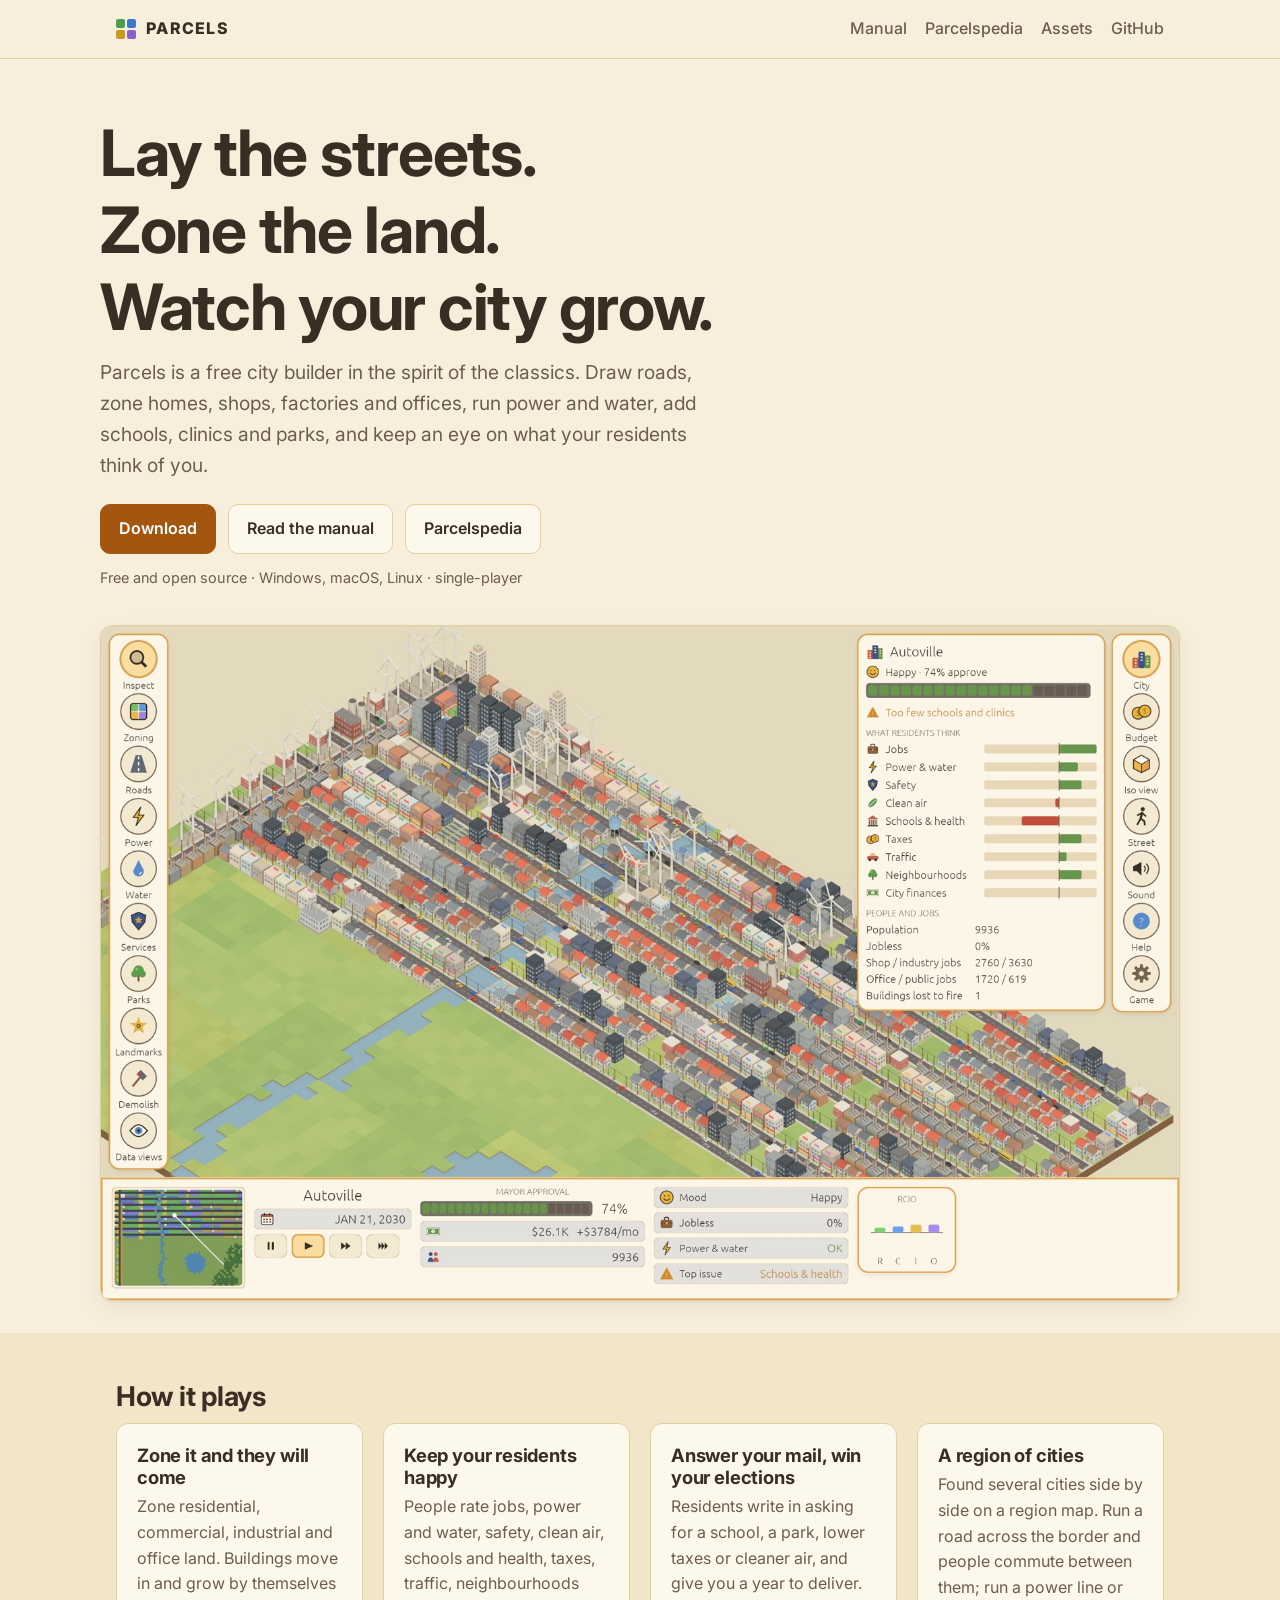
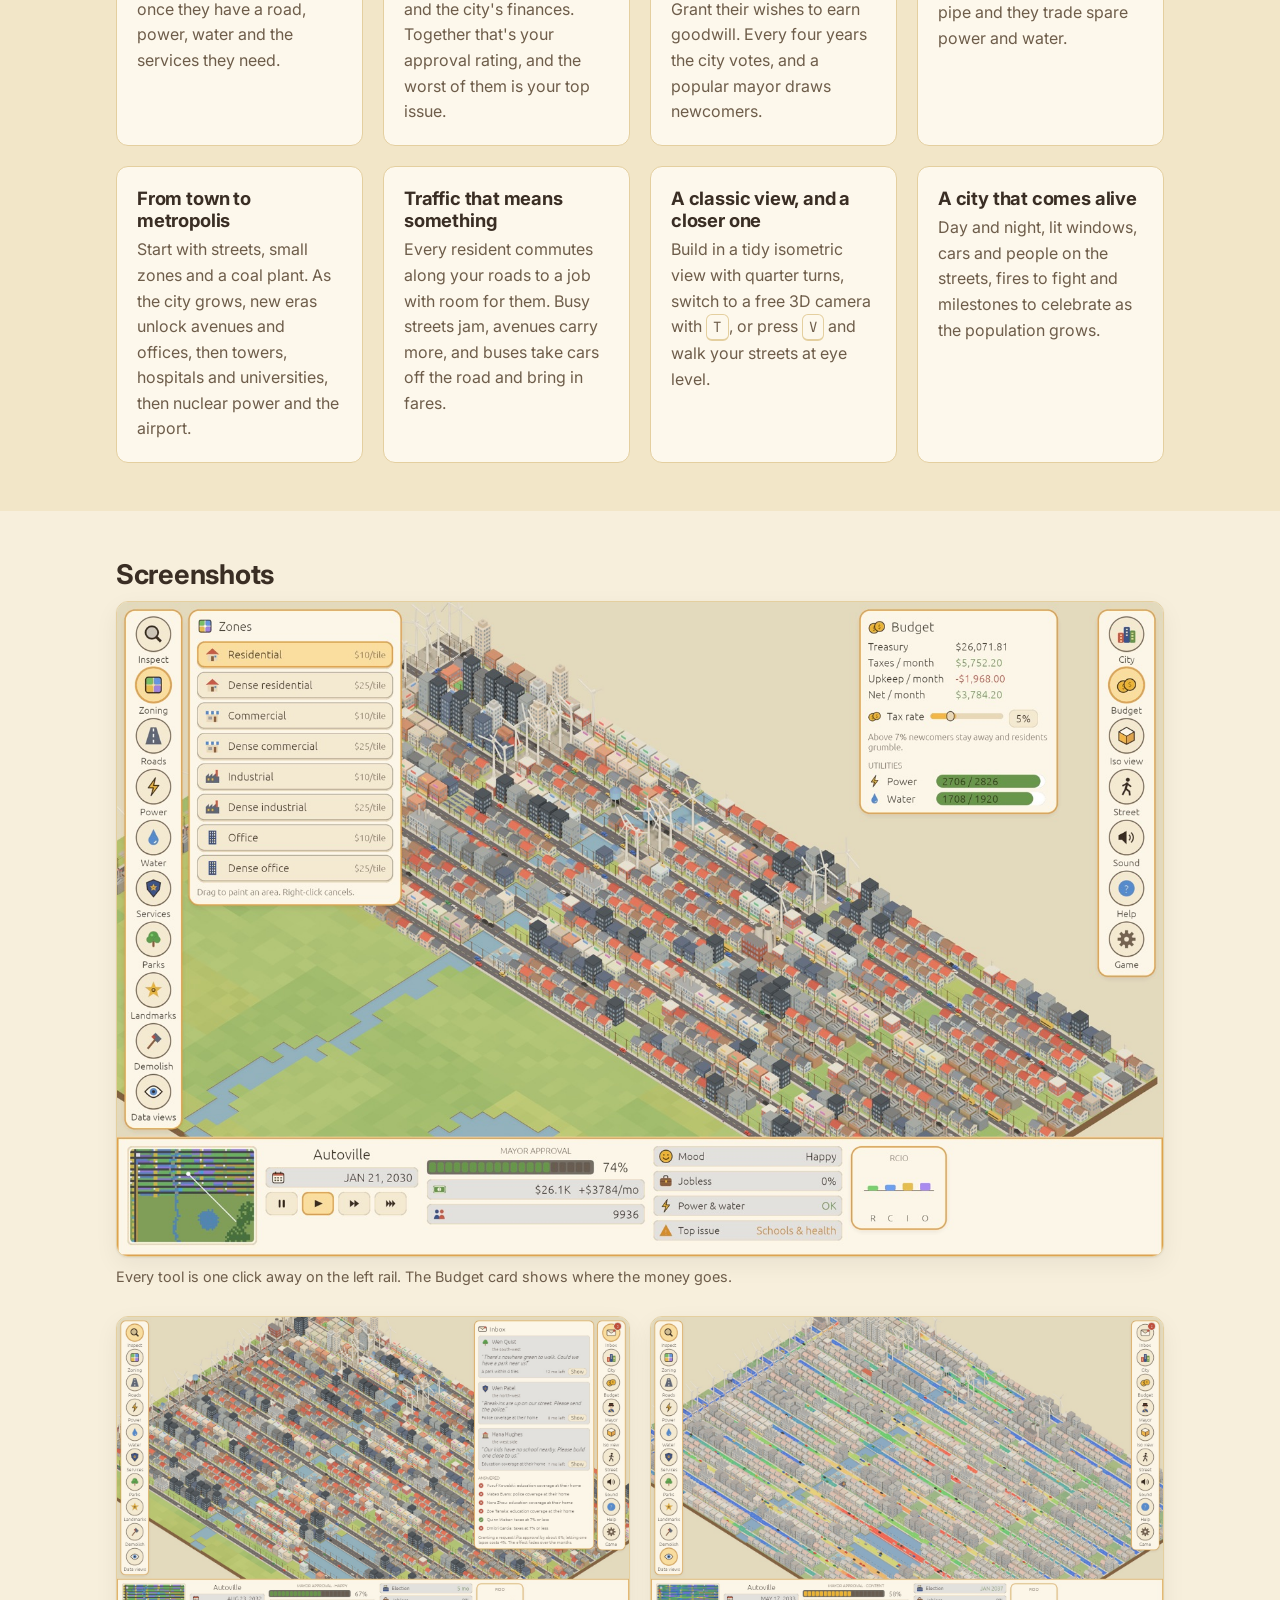
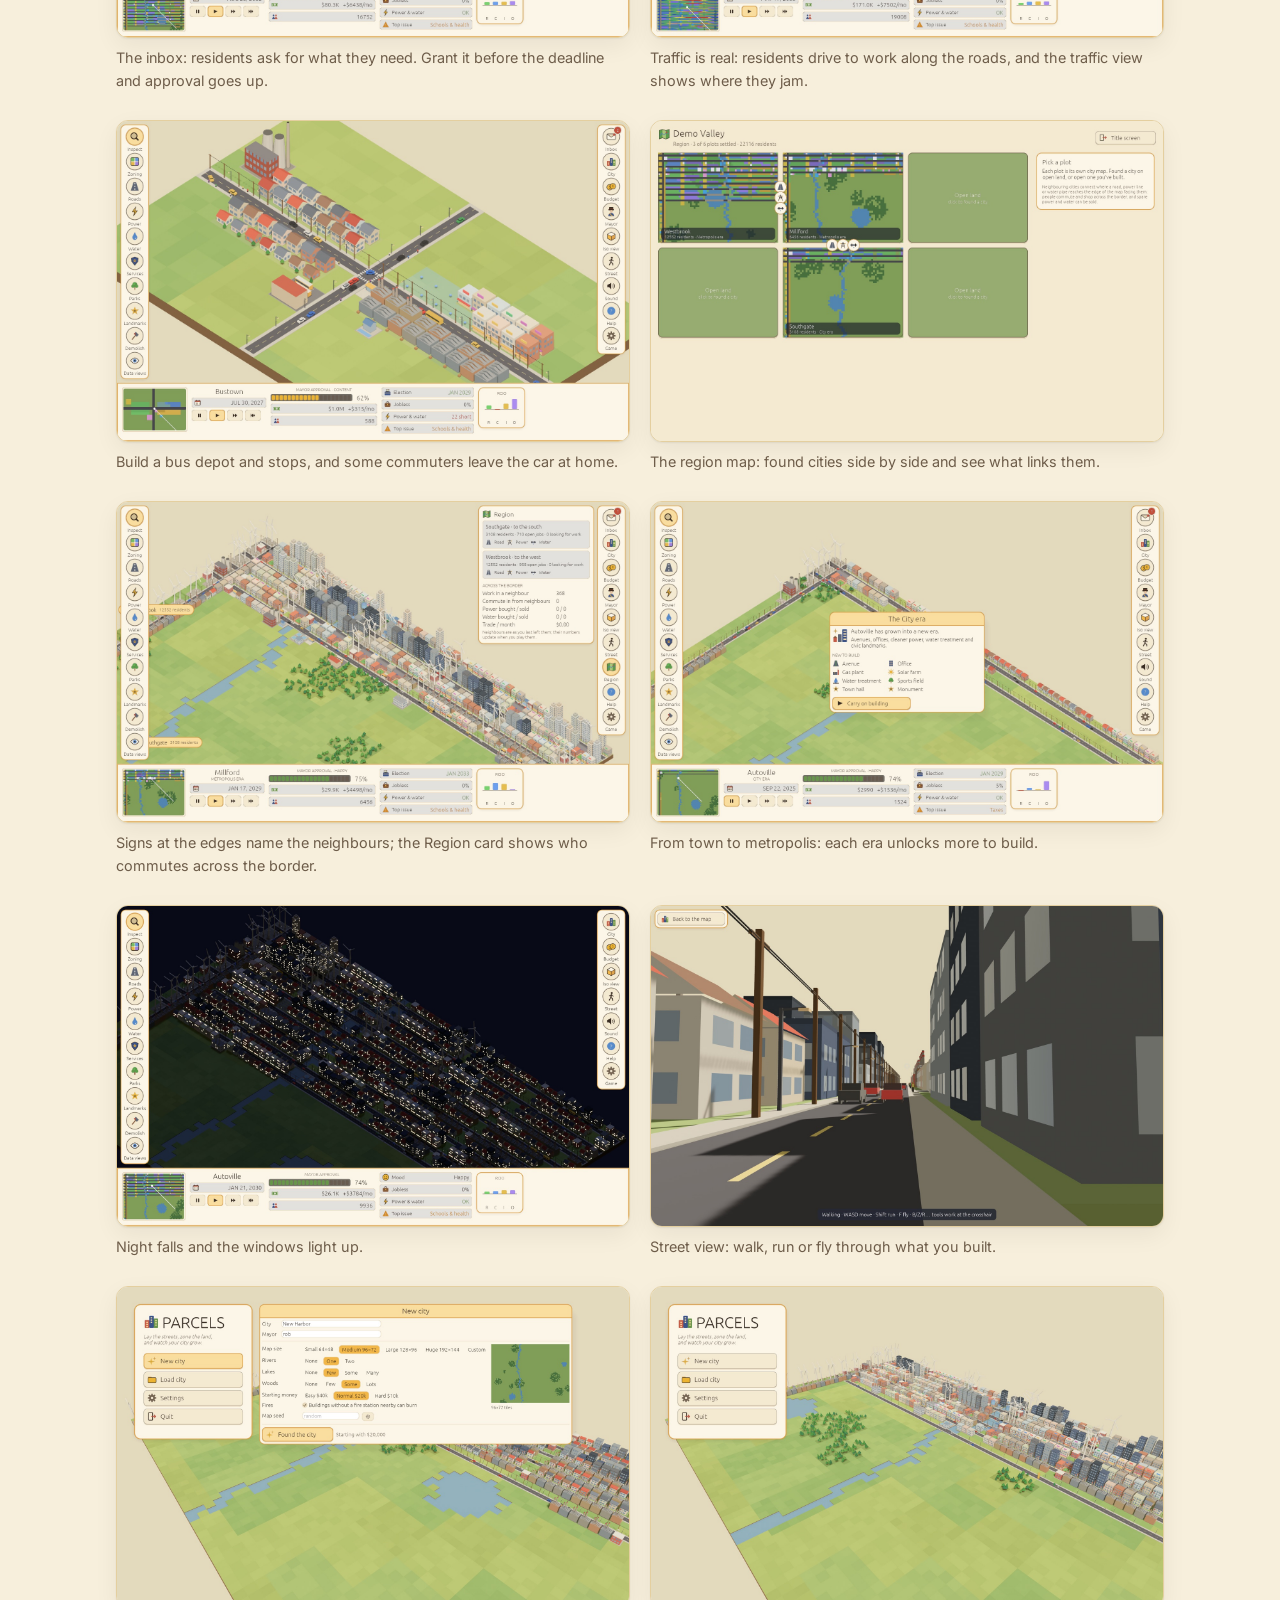
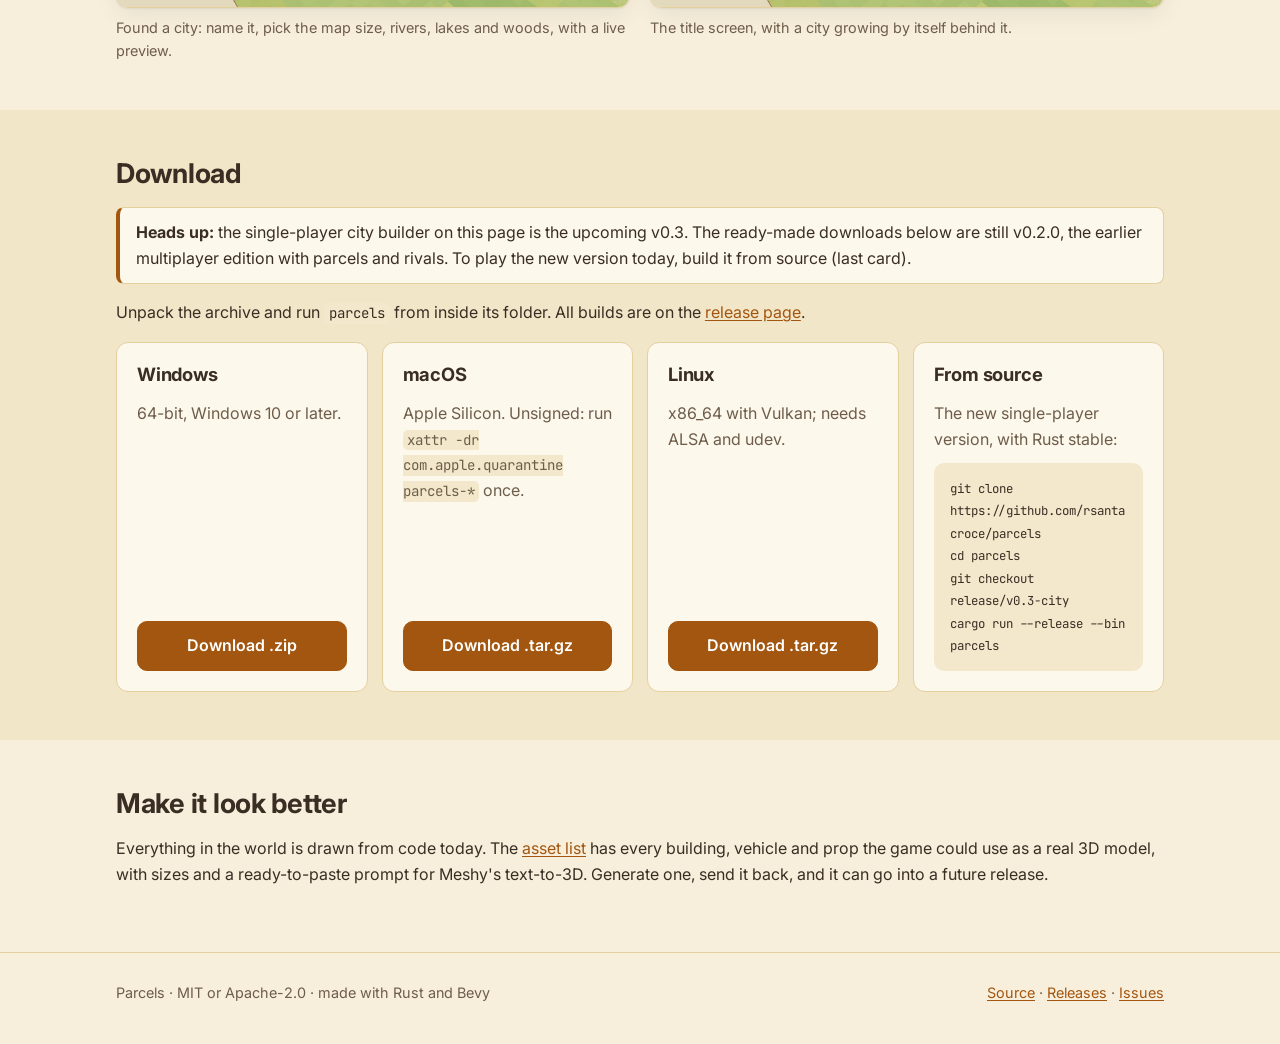
==== commit 4851cc4a: "Regions Co-Authored-By: Claude Opus 5.5 (1M context) <noreply@anthropic.com>" ====
--- a/index.html
+++ b/index.html
@@ -56,6 +56,10 @@
             <p>Residents write in asking for a school, a park, lower taxes or cleaner air, and give you a year to deliver. Grant their wishes to earn goodwill. Every four years the city votes, and a popular mayor draws newcomers.</p>
           </div>
           <div class="card">
+            <h3>A region of cities</h3>
+            <p>Found several cities side by side on a region map. Run a road across the border and people commute between them; run a power line or pipe and they trade spare power and water.</p>
+          </div>
+          <div class="card">
             <h3>From town to metropolis</h3>
             <p>Start with streets, small zones and a coal plant. As the city grows, new eras unlock avenues and offices, then towers, hospitals and universities, then nuclear power and the airport.</p>
           </div>
@@ -83,6 +87,8 @@
           <figure><div class="shot"><a class="zoom" href="img/inbox.jpg"><img src="img/inbox-1600.jpg" alt="The Inbox card with three letters from residents asking for a park, police and a school, each with a deadline and a Show button, above a list of answered letters" width="1440" height="900" loading="lazy"></a></div><figcaption>The inbox: residents ask for what they need. Grant it before the deadline and approval goes up.</figcaption></figure>
           <figure><div class="shot"><a class="zoom" href="img/traffic.jpg"><img src="img/traffic-1600.jpg" alt="The traffic data view: every road coloured from blue for quiet through orange to red where commuters jam it" width="1440" height="900" loading="lazy"></a></div><figcaption>Traffic is real: residents drive to work along the roads, and the traffic view shows where they jam.</figcaption></figure>
           <figure><div class="shot"><a class="zoom" href="img/buses.jpg"><img src="img/buses-1600.jpg" alt="A small town with a bus depot, yellow buses on the streets, houses, shops and factories" width="1440" height="900" loading="lazy"></a></div><figcaption>Build a bus depot and stops, and some commuters leave the car at home.</figcaption></figure>
+          <figure><div class="shot"><a class="zoom" href="img/region.jpg"><img src="img/region-1600.jpg" alt="The region map: a 3 by 2 grid of plots with three cities shown as map thumbnails and road, power and water icons where they connect" width="1440" height="900" loading="lazy"></a></div><figcaption>The region map: found cities side by side and see what links them.</figcaption></figure>
+          <figure><div class="shot"><a class="zoom" href="img/neighbours.jpg"><img src="img/neighbours-1600.jpg" alt="A city with signs at the map edges naming its neighbours, and the Region card listing the road, power and water links and commuters across the border" width="1440" height="900" loading="lazy"></a></div><figcaption>Signs at the edges name the neighbours; the Region card shows who commutes across the border.</figcaption></figure>
           <figure><div class="shot"><a class="zoom" href="img/era.jpg"><img src="img/era-1600.jpg" alt="The City era announcement listing what it unlocks: avenue, office, gas plant, solar farm, water treatment, sports field, town hall and monument" width="1440" height="900" loading="lazy"></a></div><figcaption>From town to metropolis: each era unlocks more to build.</figcaption></figure>
           <figure><div class="shot"><a class="zoom" href="img/night.jpg"><img src="img/night-1600.jpg" srcset="img/night-1600.jpg 1600w, img/night.jpg 2880w" sizes="(max-width: 1112px) 100vw, 1080px" alt="The city at night with lit windows" width="2880" height="1800" loading="lazy"></a></div><figcaption>Night falls and the windows light up.</figcaption></figure>
           <figure><div class="shot"><a class="zoom" href="img/street.jpg"><img src="img/street-1600.jpg" srcset="img/street-1600.jpg 1600w, img/street.jpg 2880w" sizes="(max-width: 1112px) 100vw, 1080px" alt="Street-level view down a road lined with houses and power poles" width="2880" height="1800" loading="lazy"></a></div><figcaption>Street view: walk, run or fly through what you built.</figcaption></figure>
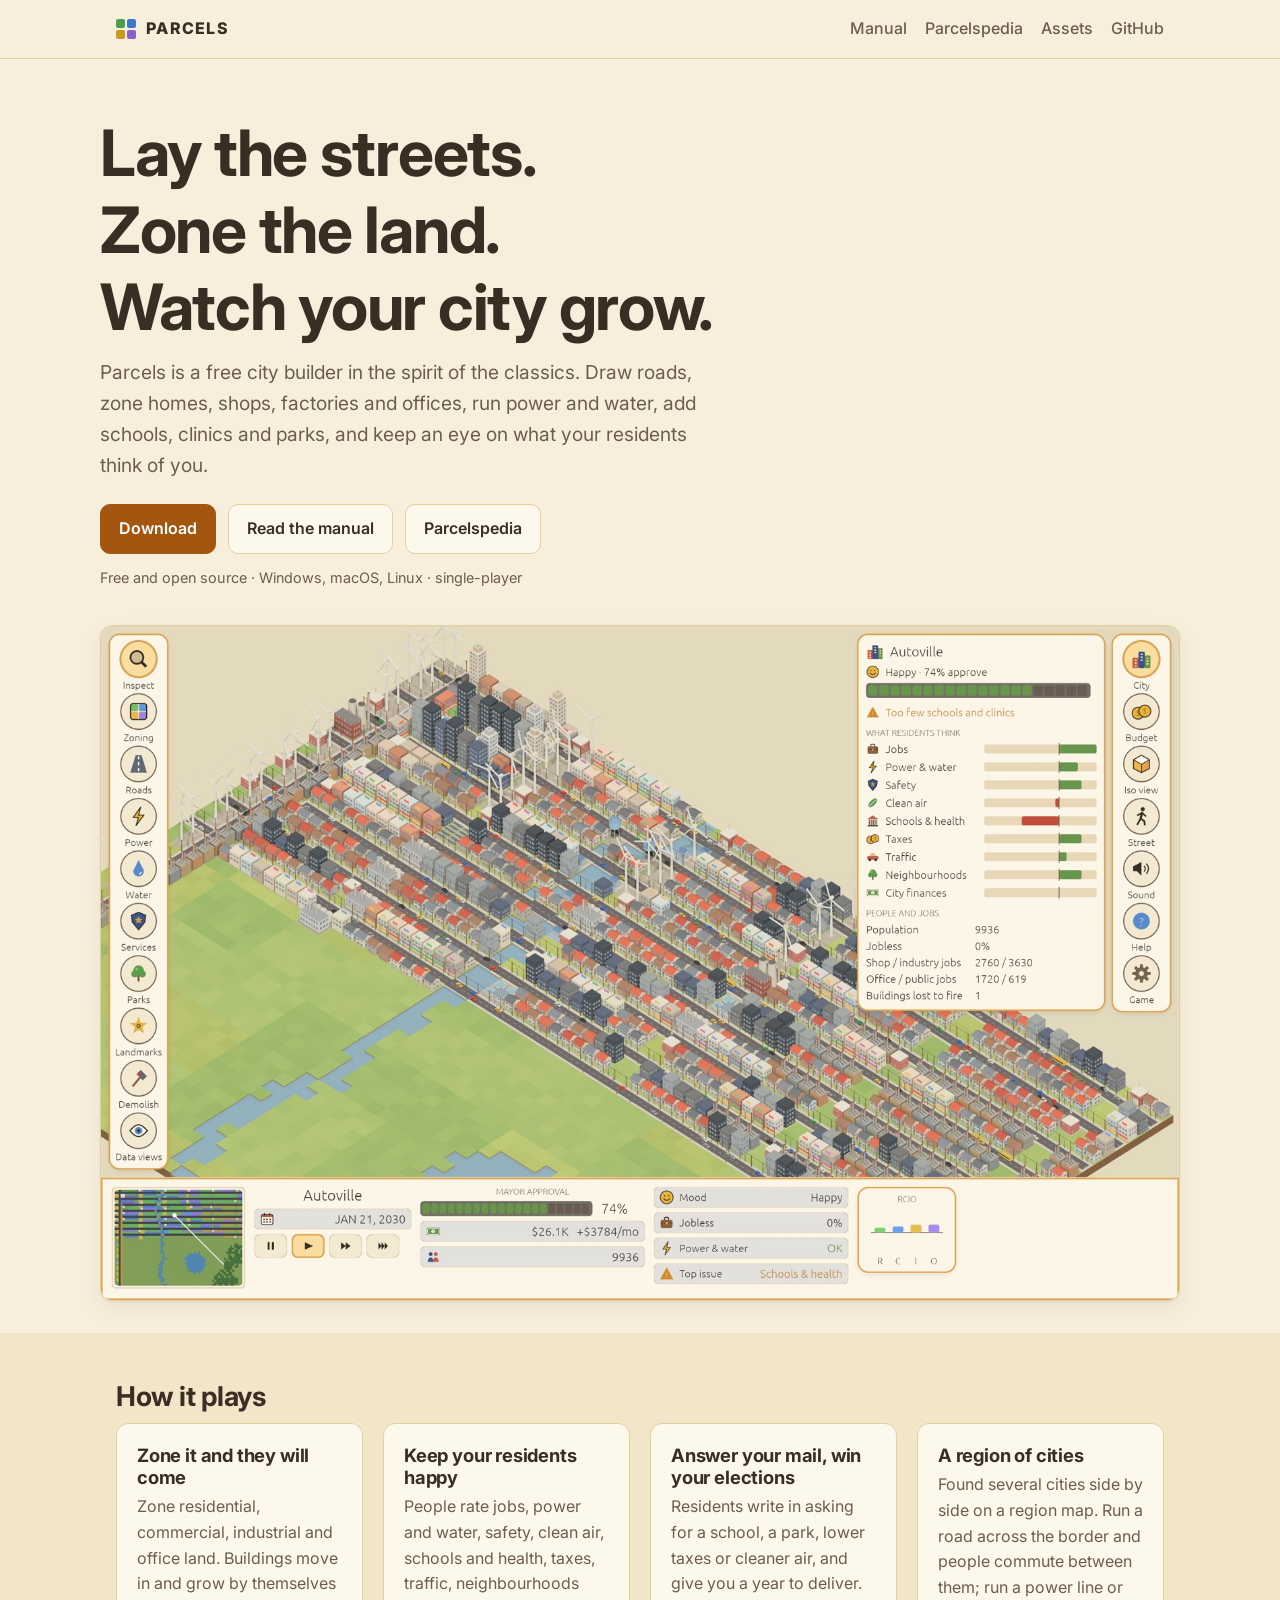
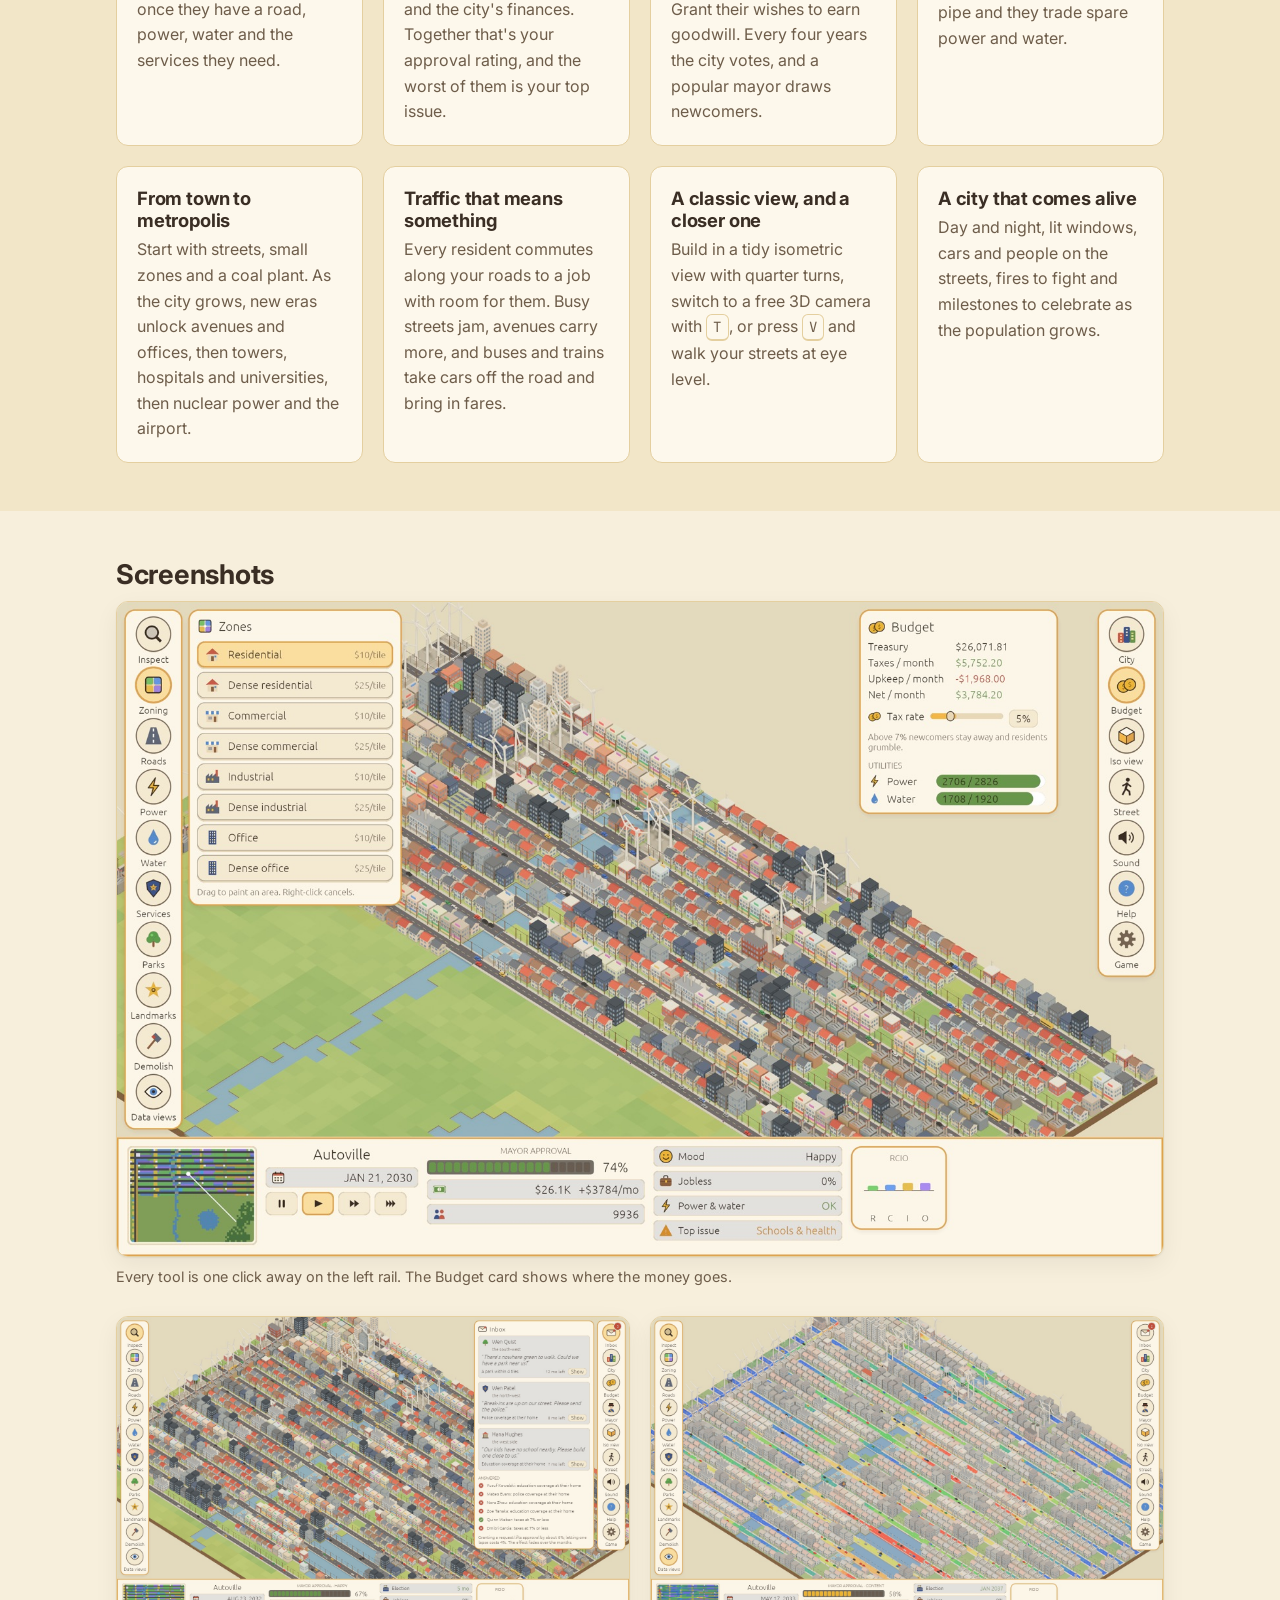
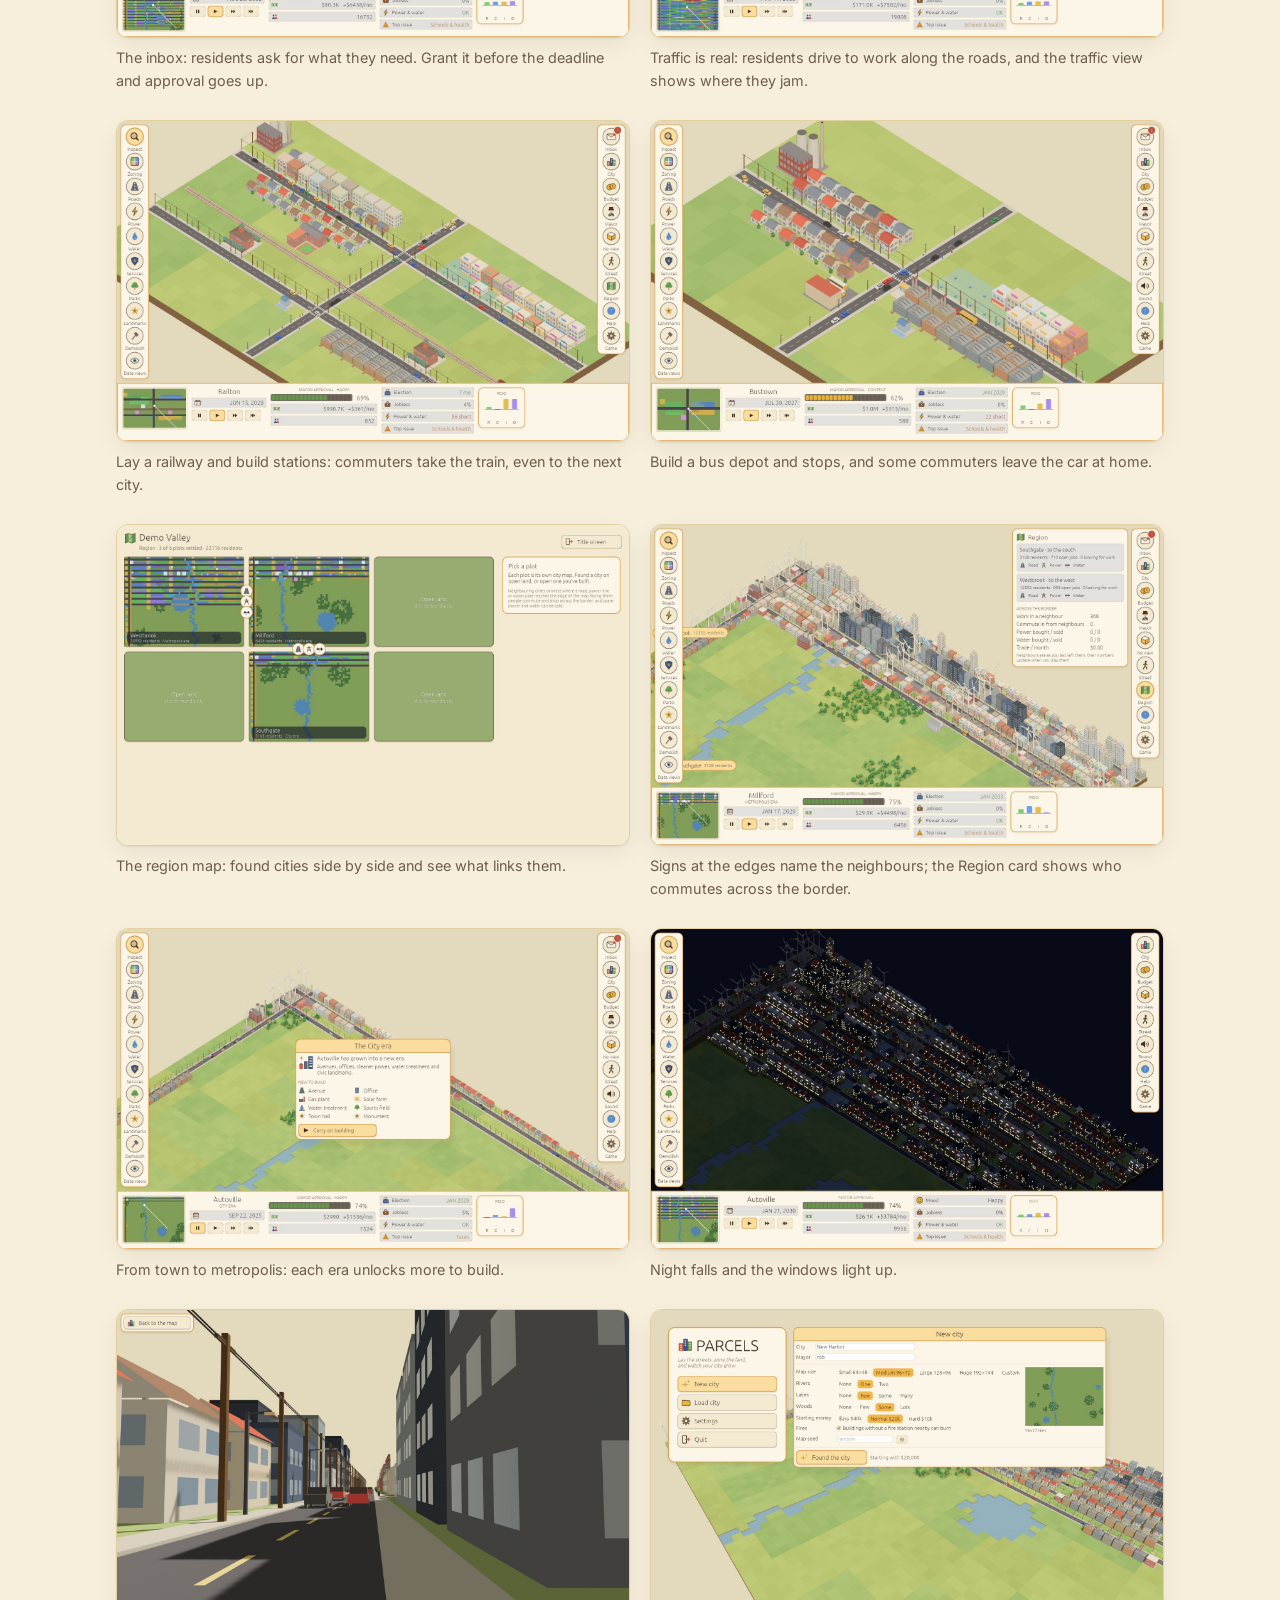
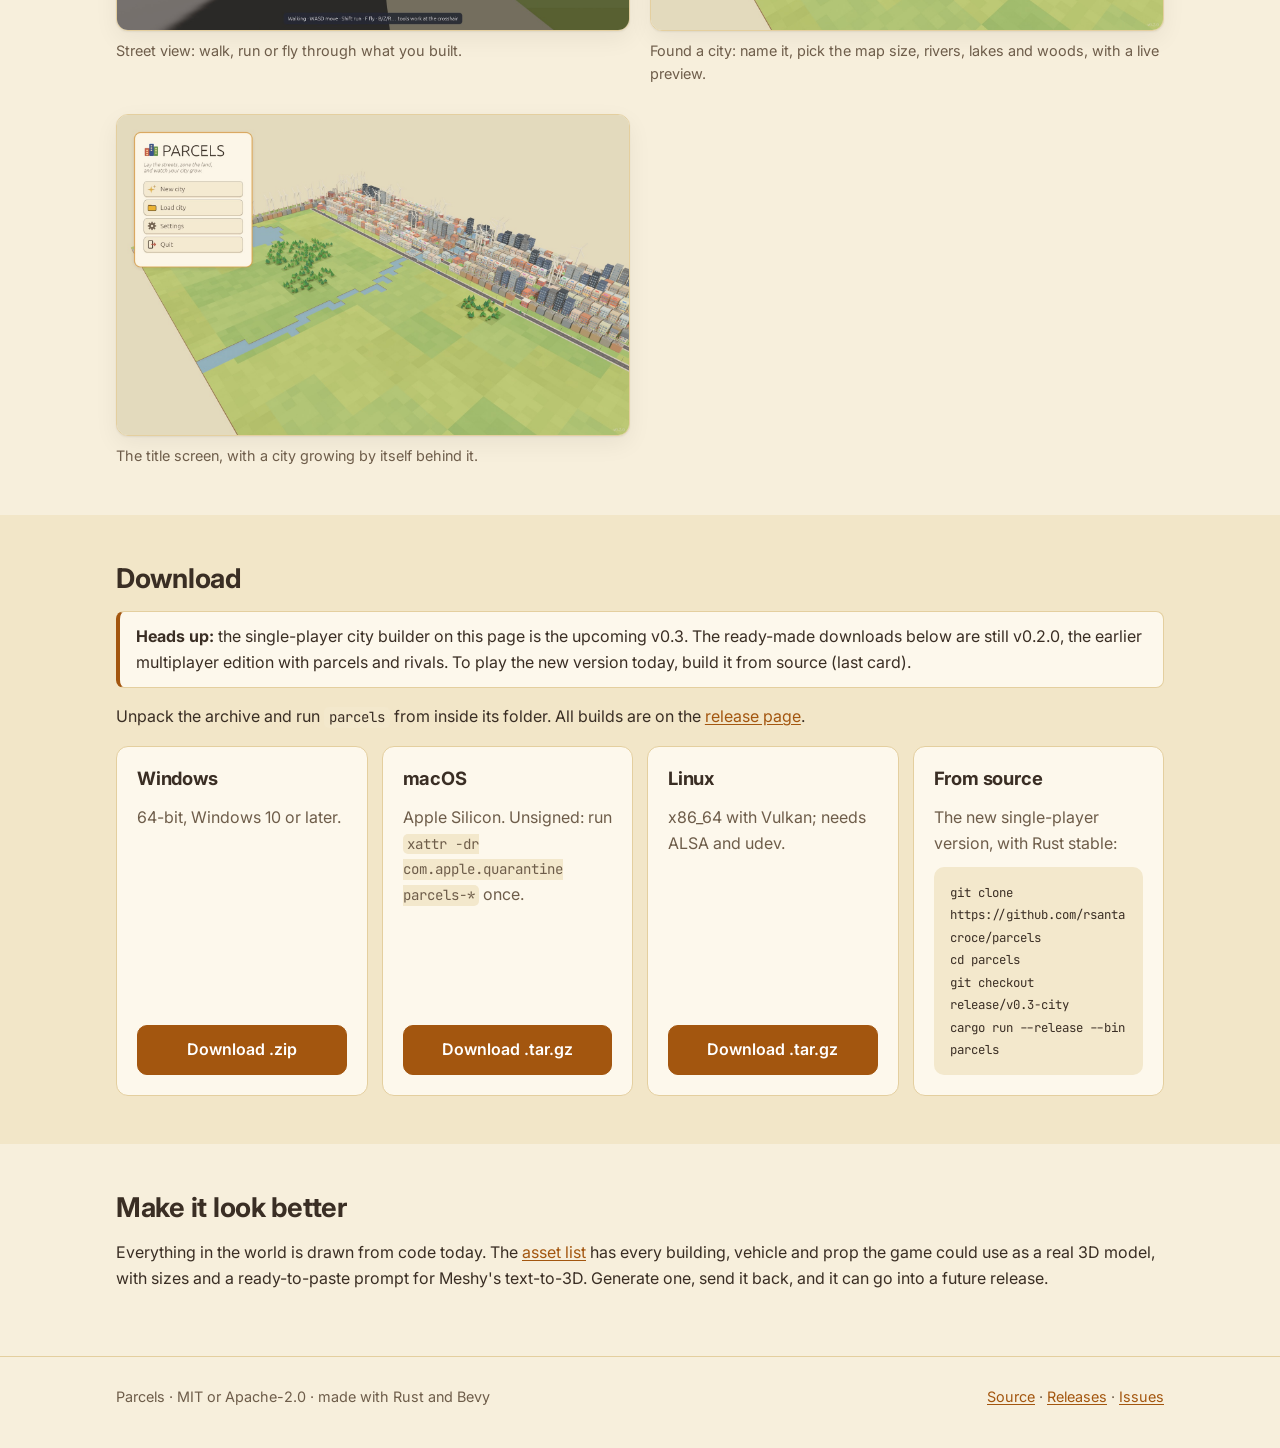
==== commit 58bb686c: "Trains Co-Authored-By: Claude Opus 5.5 (1M context) <noreply@anthropic.com>" ====
--- a/index.html
+++ b/index.html
@@ -65,7 +65,7 @@
           </div>
           <div class="card">
             <h3>Traffic that means something</h3>
-            <p>Every resident commutes along your roads to a job with room for them. Busy streets jam, avenues carry more, and buses take cars off the road and bring in fares.</p>
+            <p>Every resident commutes along your roads to a job with room for them. Busy streets jam, avenues carry more, and buses and trains take cars off the road and bring in fares.</p>
           </div>
           <div class="card">
             <h3>A classic view, and a closer one</h3>
@@ -86,6 +86,7 @@
           <figure><div class="shot"><a class="zoom" href="img/build.jpg"><img src="img/build-1600.jpg" srcset="img/build-1600.jpg 1600w, img/build.jpg 2880w" sizes="(max-width: 1112px) 100vw, 1080px" alt="The Zoning flyout listing every zone with its icon and price, and the Budget card with taxes, upkeep, tax rate and power and water use" width="2880" height="1800" loading="lazy"></a></div><figcaption>Every tool is one click away on the left rail. The Budget card shows where the money goes.</figcaption></figure>
           <figure><div class="shot"><a class="zoom" href="img/inbox.jpg"><img src="img/inbox-1600.jpg" alt="The Inbox card with three letters from residents asking for a park, police and a school, each with a deadline and a Show button, above a list of answered letters" width="1440" height="900" loading="lazy"></a></div><figcaption>The inbox: residents ask for what they need. Grant it before the deadline and approval goes up.</figcaption></figure>
           <figure><div class="shot"><a class="zoom" href="img/traffic.jpg"><img src="img/traffic-1600.jpg" alt="The traffic data view: every road coloured from blue for quiet through orange to red where commuters jam it" width="1440" height="900" loading="lazy"></a></div><figcaption>Traffic is real: residents drive to work along the roads, and the traffic view shows where they jam.</figcaption></figure>
+          <figure><div class="shot"><a class="zoom" href="img/trains.jpg"><img src="img/trains-1600.jpg" alt="A small town with a railway running between two brick train stations, crossing a street at a level crossing" width="1440" height="900" loading="lazy"></a></div><figcaption>Lay a railway and build stations: commuters take the train, even to the next city.</figcaption></figure>
           <figure><div class="shot"><a class="zoom" href="img/buses.jpg"><img src="img/buses-1600.jpg" alt="A small town with a bus depot, yellow buses on the streets, houses, shops and factories" width="1440" height="900" loading="lazy"></a></div><figcaption>Build a bus depot and stops, and some commuters leave the car at home.</figcaption></figure>
           <figure><div class="shot"><a class="zoom" href="img/region.jpg"><img src="img/region-1600.jpg" alt="The region map: a 3 by 2 grid of plots with three cities shown as map thumbnails and road, power and water icons where they connect" width="1440" height="900" loading="lazy"></a></div><figcaption>The region map: found cities side by side and see what links them.</figcaption></figure>
           <figure><div class="shot"><a class="zoom" href="img/neighbours.jpg"><img src="img/neighbours-1600.jpg" alt="A city with signs at the map edges naming its neighbours, and the Region card listing the road, power and water links and commuters across the border" width="1440" height="900" loading="lazy"></a></div><figcaption>Signs at the edges name the neighbours; the Region card shows who commutes across the border.</figcaption></figure>
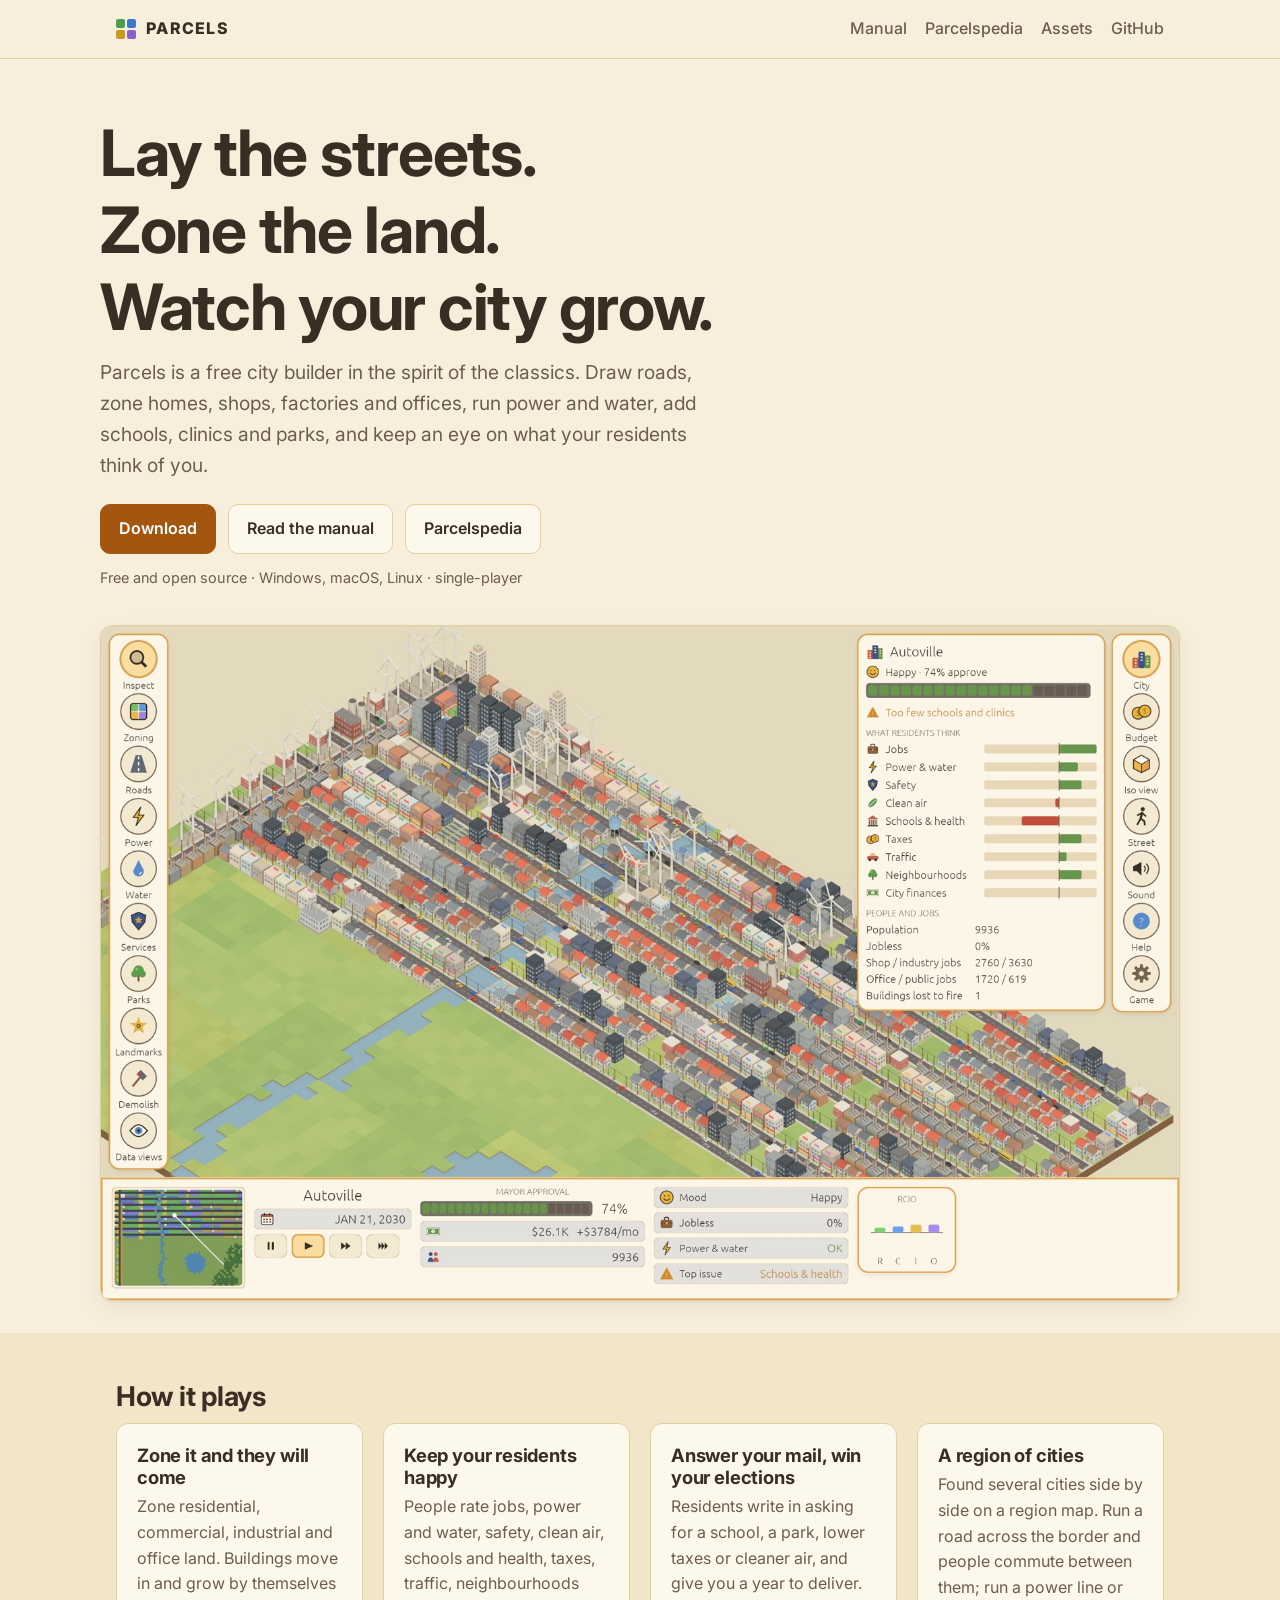
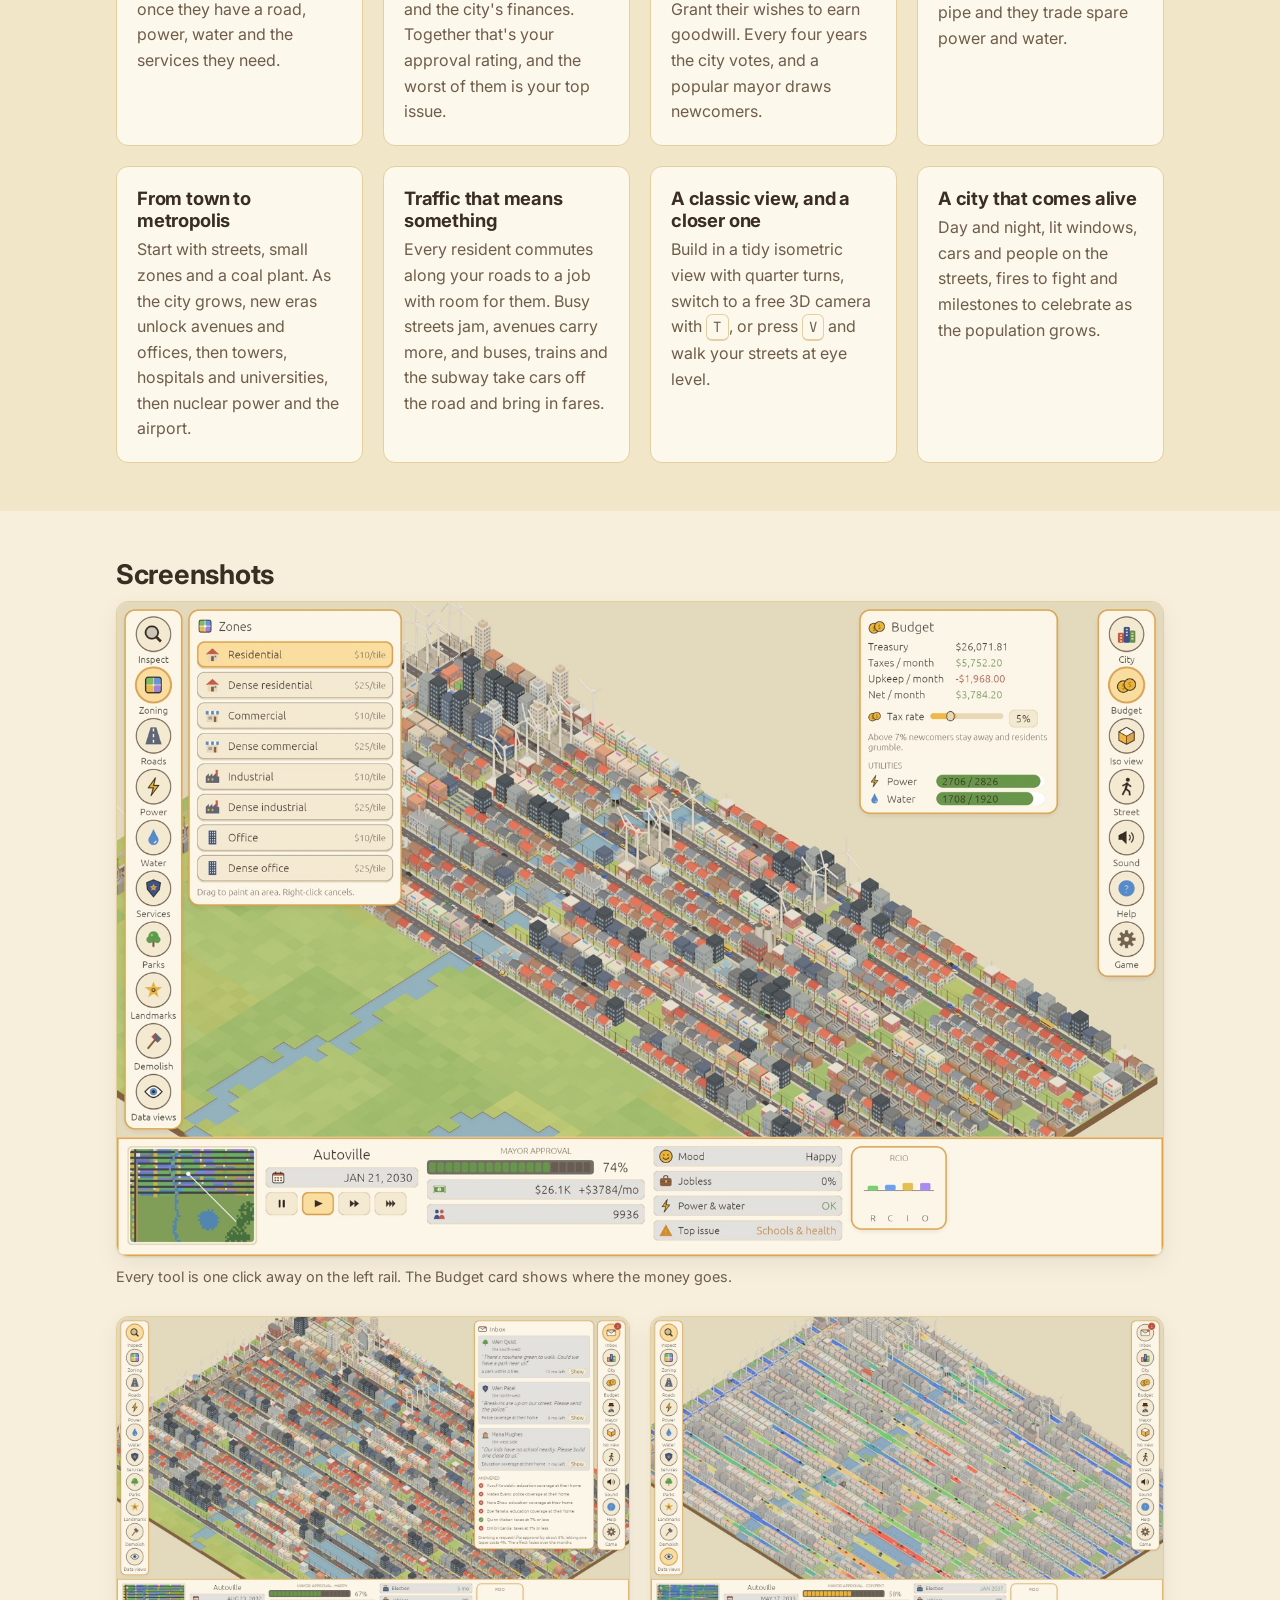
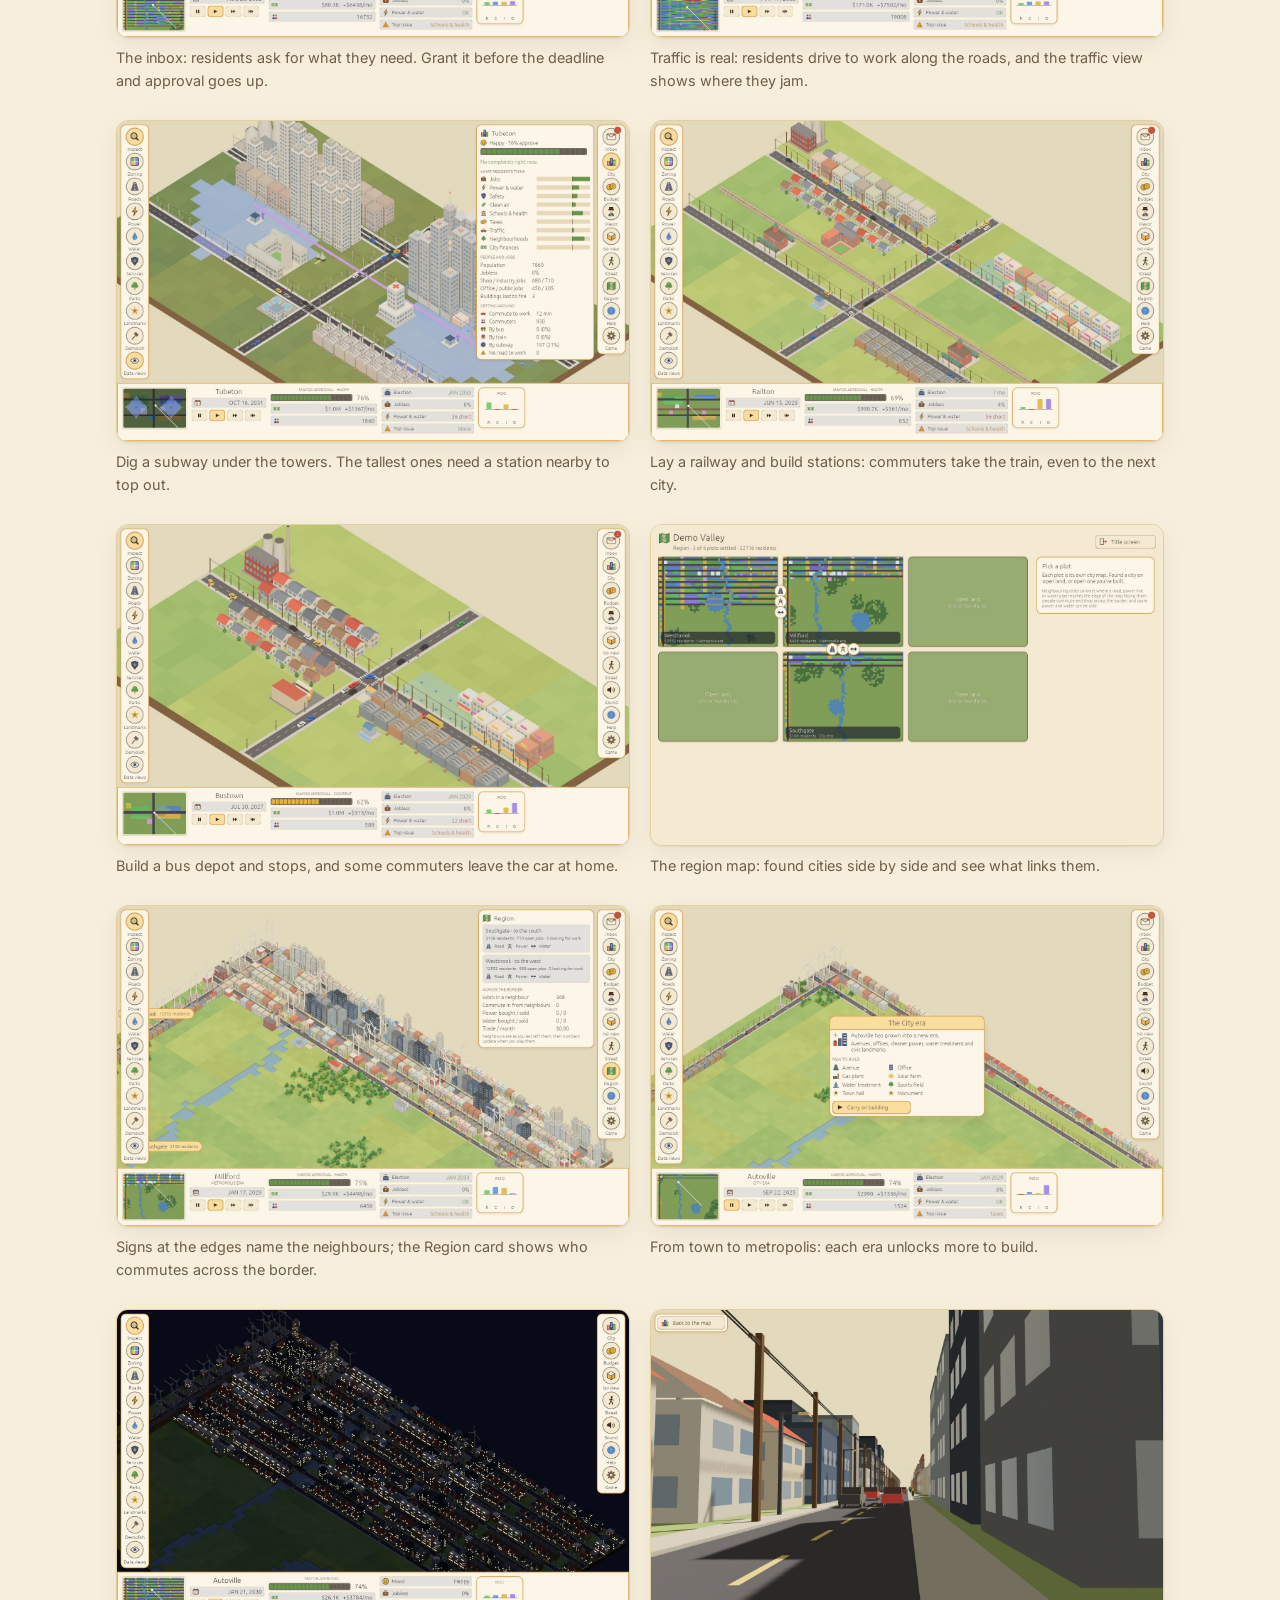
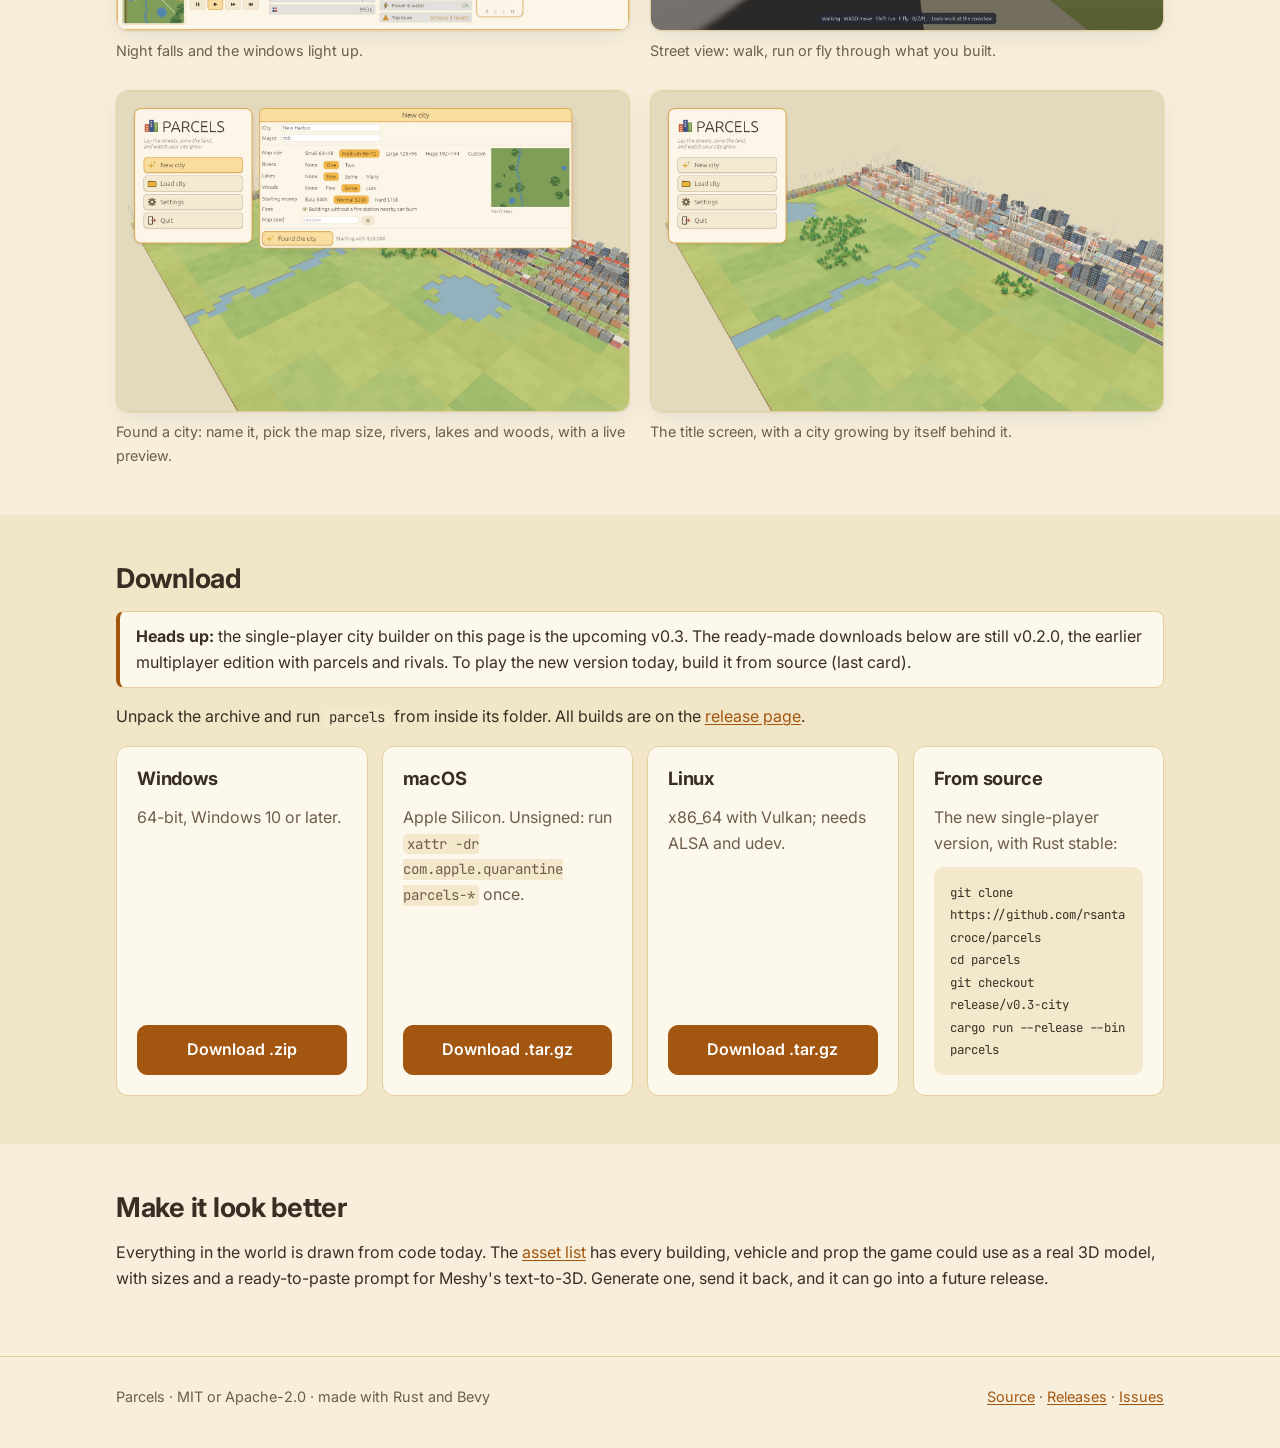
==== commit 873fc775: "Subway Co-Authored-By: Claude Opus 5.5 (1M context) <noreply@anthropic.com>" ====
--- a/index.html
+++ b/index.html
@@ -65,7 +65,7 @@
           </div>
           <div class="card">
             <h3>Traffic that means something</h3>
-            <p>Every resident commutes along your roads to a job with room for them. Busy streets jam, avenues carry more, and buses and trains take cars off the road and bring in fares.</p>
+            <p>Every resident commutes along your roads to a job with room for them. Busy streets jam, avenues carry more, and buses, trains and the subway take cars off the road and bring in fares.</p>
           </div>
           <div class="card">
             <h3>A classic view, and a closer one</h3>
@@ -86,6 +86,7 @@
           <figure><div class="shot"><a class="zoom" href="img/build.jpg"><img src="img/build-1600.jpg" srcset="img/build-1600.jpg 1600w, img/build.jpg 2880w" sizes="(max-width: 1112px) 100vw, 1080px" alt="The Zoning flyout listing every zone with its icon and price, and the Budget card with taxes, upkeep, tax rate and power and water use" width="2880" height="1800" loading="lazy"></a></div><figcaption>Every tool is one click away on the left rail. The Budget card shows where the money goes.</figcaption></figure>
           <figure><div class="shot"><a class="zoom" href="img/inbox.jpg"><img src="img/inbox-1600.jpg" alt="The Inbox card with three letters from residents asking for a park, police and a school, each with a deadline and a Show button, above a list of answered letters" width="1440" height="900" loading="lazy"></a></div><figcaption>The inbox: residents ask for what they need. Grant it before the deadline and approval goes up.</figcaption></figure>
           <figure><div class="shot"><a class="zoom" href="img/traffic.jpg"><img src="img/traffic-1600.jpg" alt="The traffic data view: every road coloured from blue for quiet through orange to red where commuters jam it" width="1440" height="900" loading="lazy"></a></div><figcaption>Traffic is real: residents drive to work along the roads, and the traffic view shows where they jam.</figcaption></figure>
+          <figure><div class="shot"><a class="zoom" href="img/subway.jpg"><img src="img/subway-1600.jpg" alt="The transit view of a dense town: a violet subway tunnel running under towers between two glass station entrances, with their coverage tinted blue, and the City card showing 21% of commuters riding the subway" width="1440" height="900" loading="lazy"></a></div><figcaption>Dig a subway under the towers. The tallest ones need a station nearby to top out.</figcaption></figure>
           <figure><div class="shot"><a class="zoom" href="img/trains.jpg"><img src="img/trains-1600.jpg" alt="A small town with a railway running between two brick train stations, crossing a street at a level crossing" width="1440" height="900" loading="lazy"></a></div><figcaption>Lay a railway and build stations: commuters take the train, even to the next city.</figcaption></figure>
           <figure><div class="shot"><a class="zoom" href="img/buses.jpg"><img src="img/buses-1600.jpg" alt="A small town with a bus depot, yellow buses on the streets, houses, shops and factories" width="1440" height="900" loading="lazy"></a></div><figcaption>Build a bus depot and stops, and some commuters leave the car at home.</figcaption></figure>
           <figure><div class="shot"><a class="zoom" href="img/region.jpg"><img src="img/region-1600.jpg" alt="The region map: a 3 by 2 grid of plots with three cities shown as map thumbnails and road, power and water icons where they connect" width="1440" height="900" loading="lazy"></a></div><figcaption>The region map: found cities side by side and see what links them.</figcaption></figure>
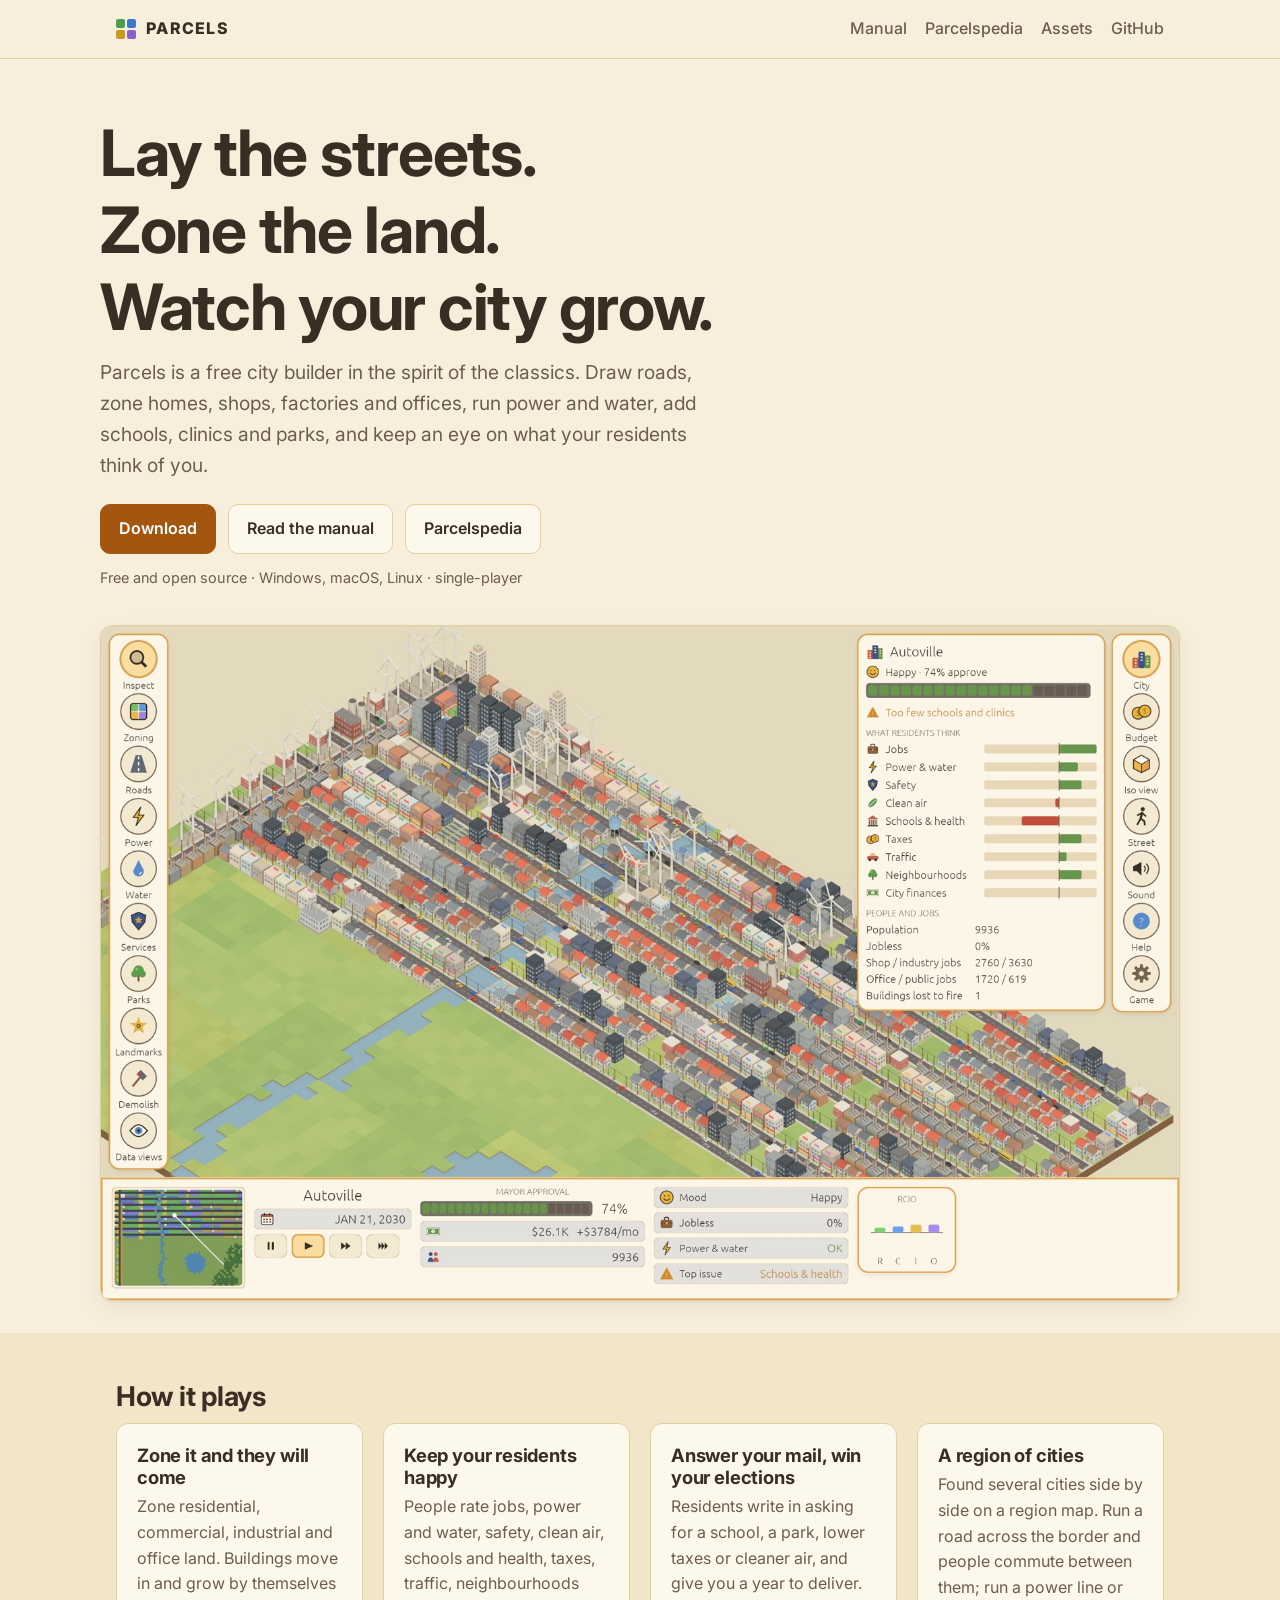
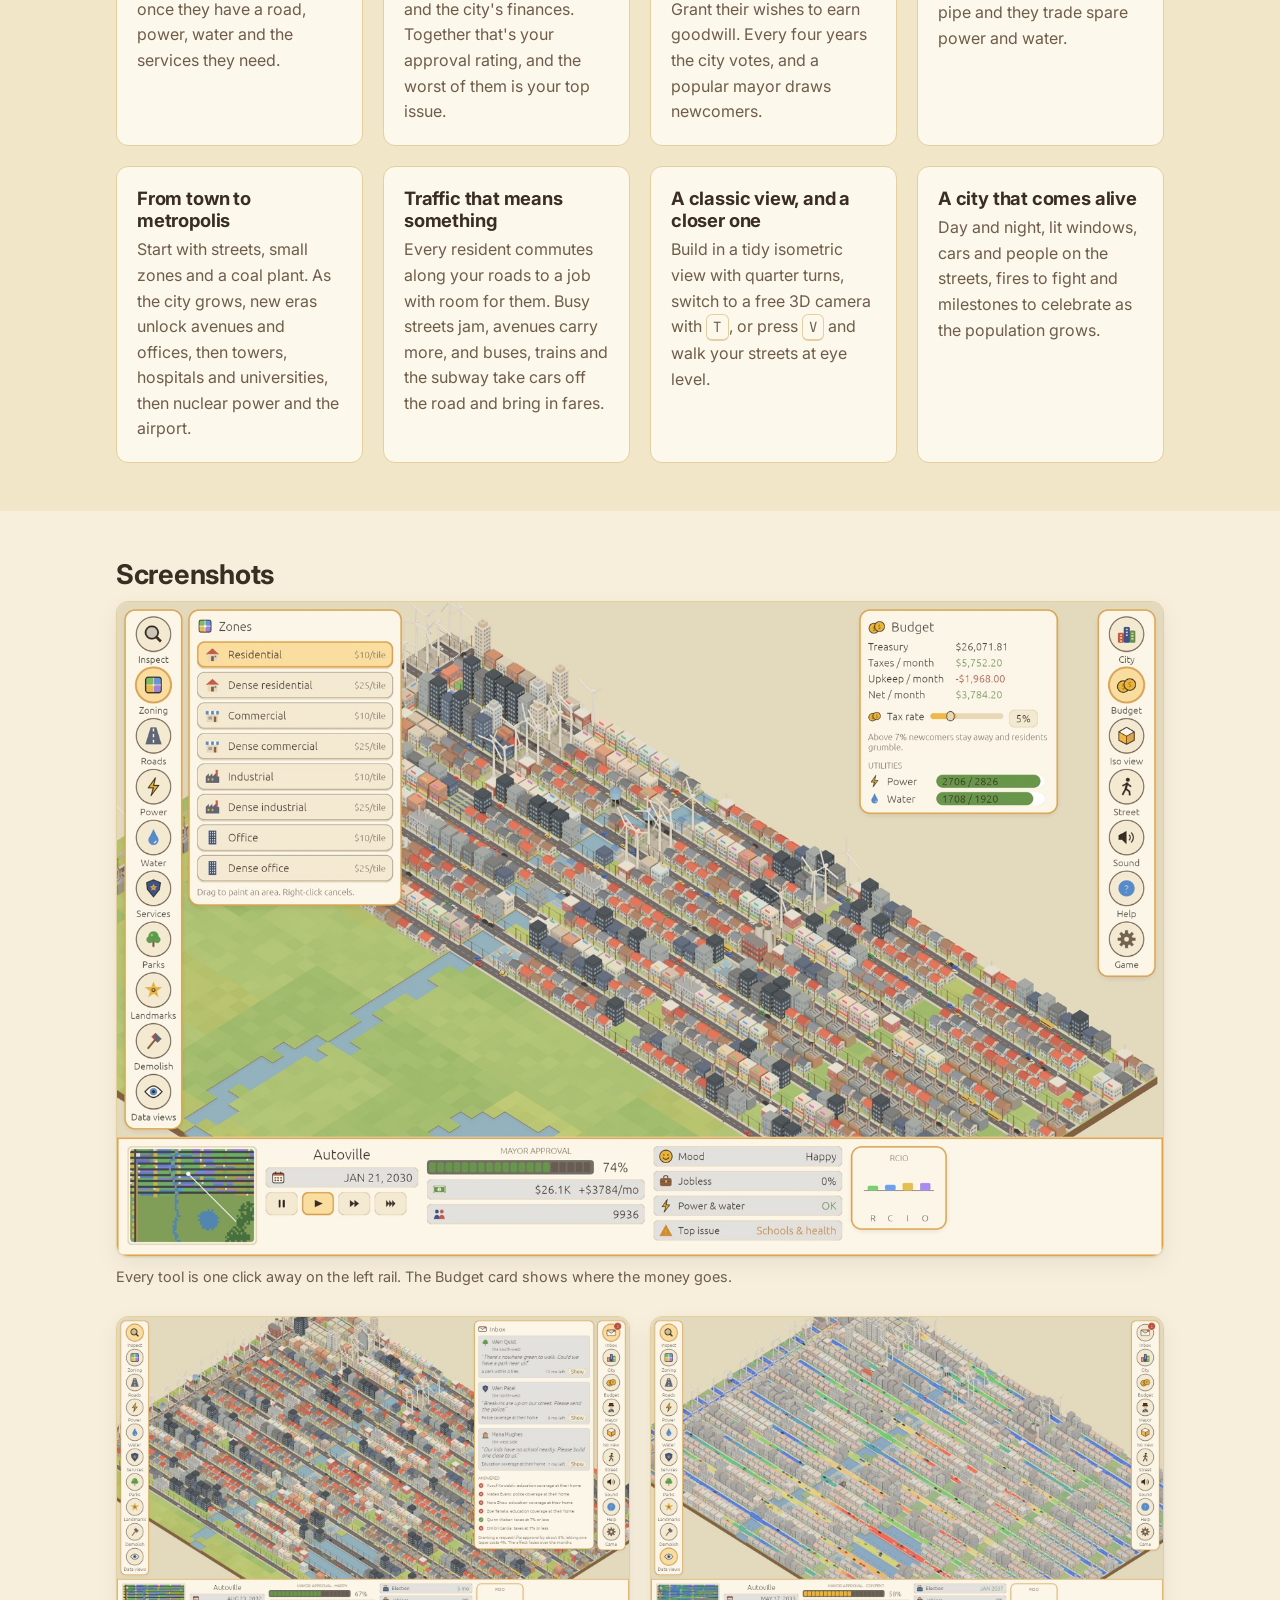
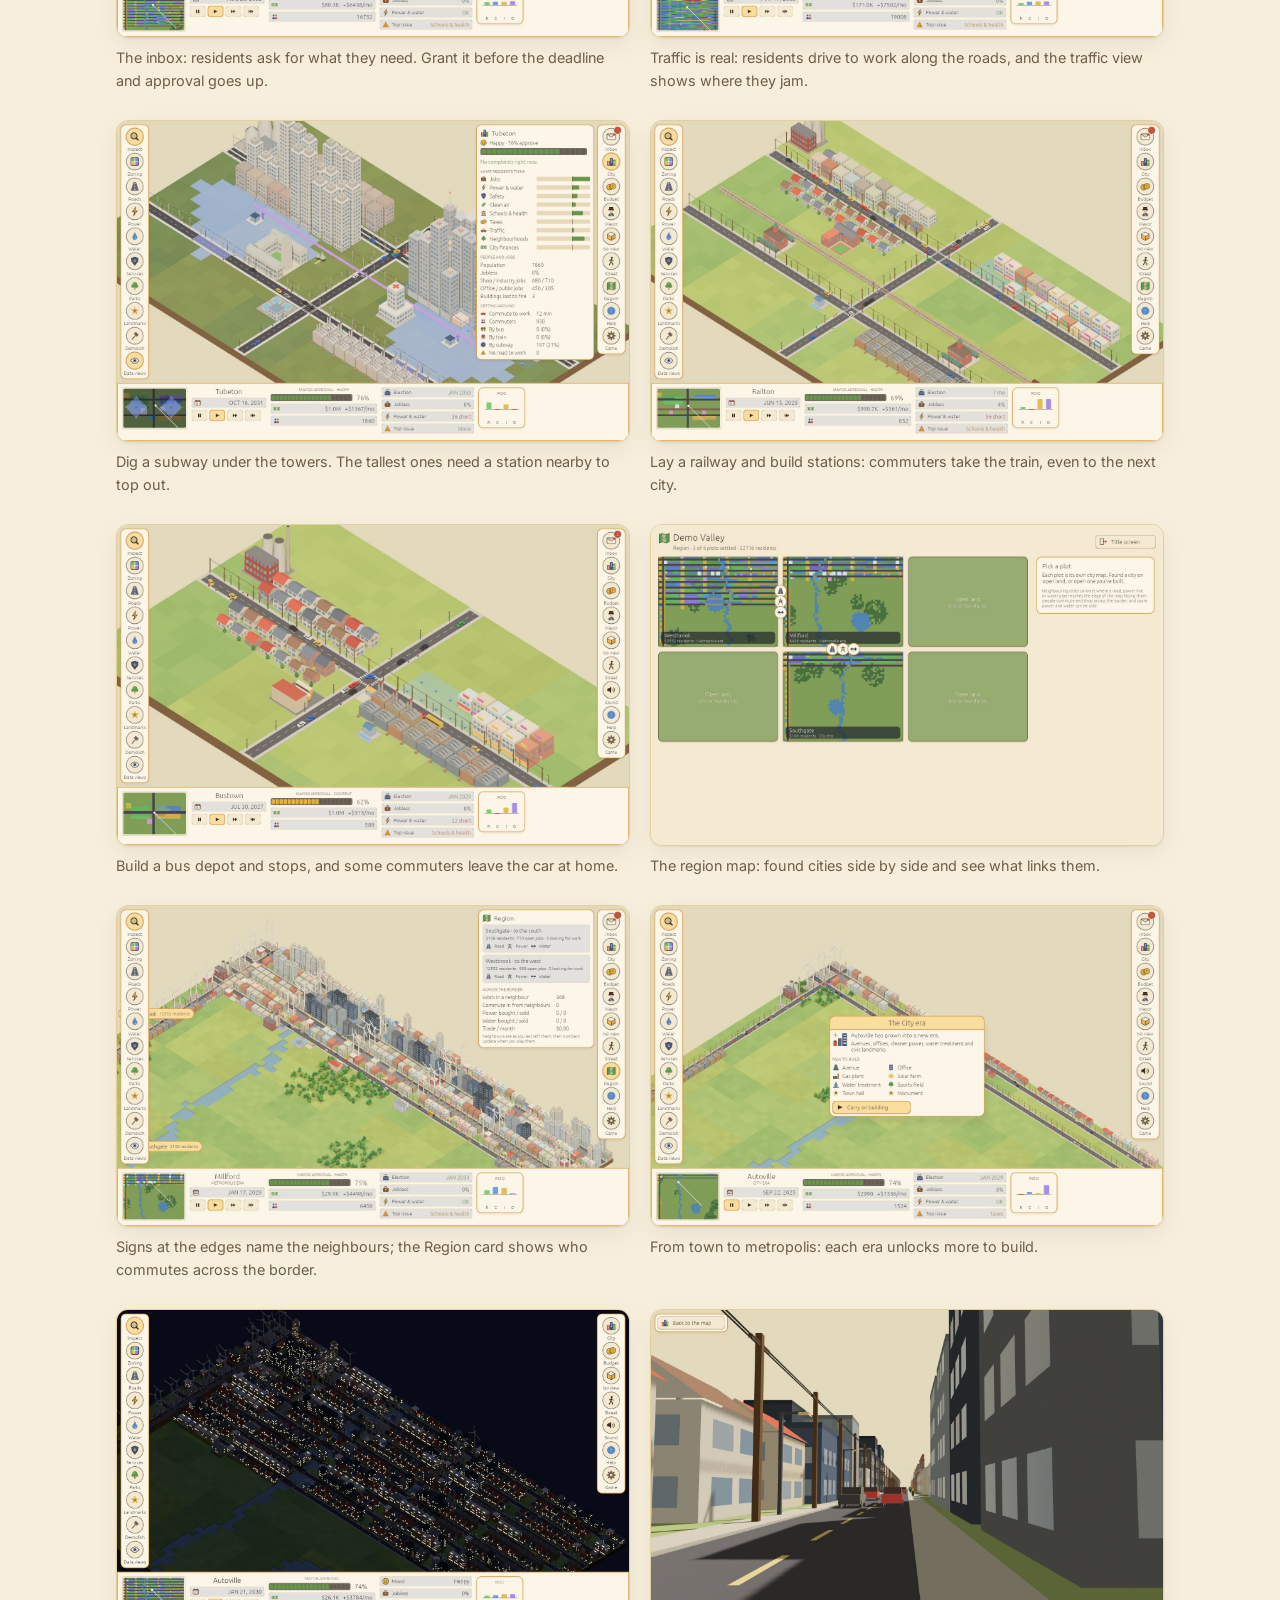
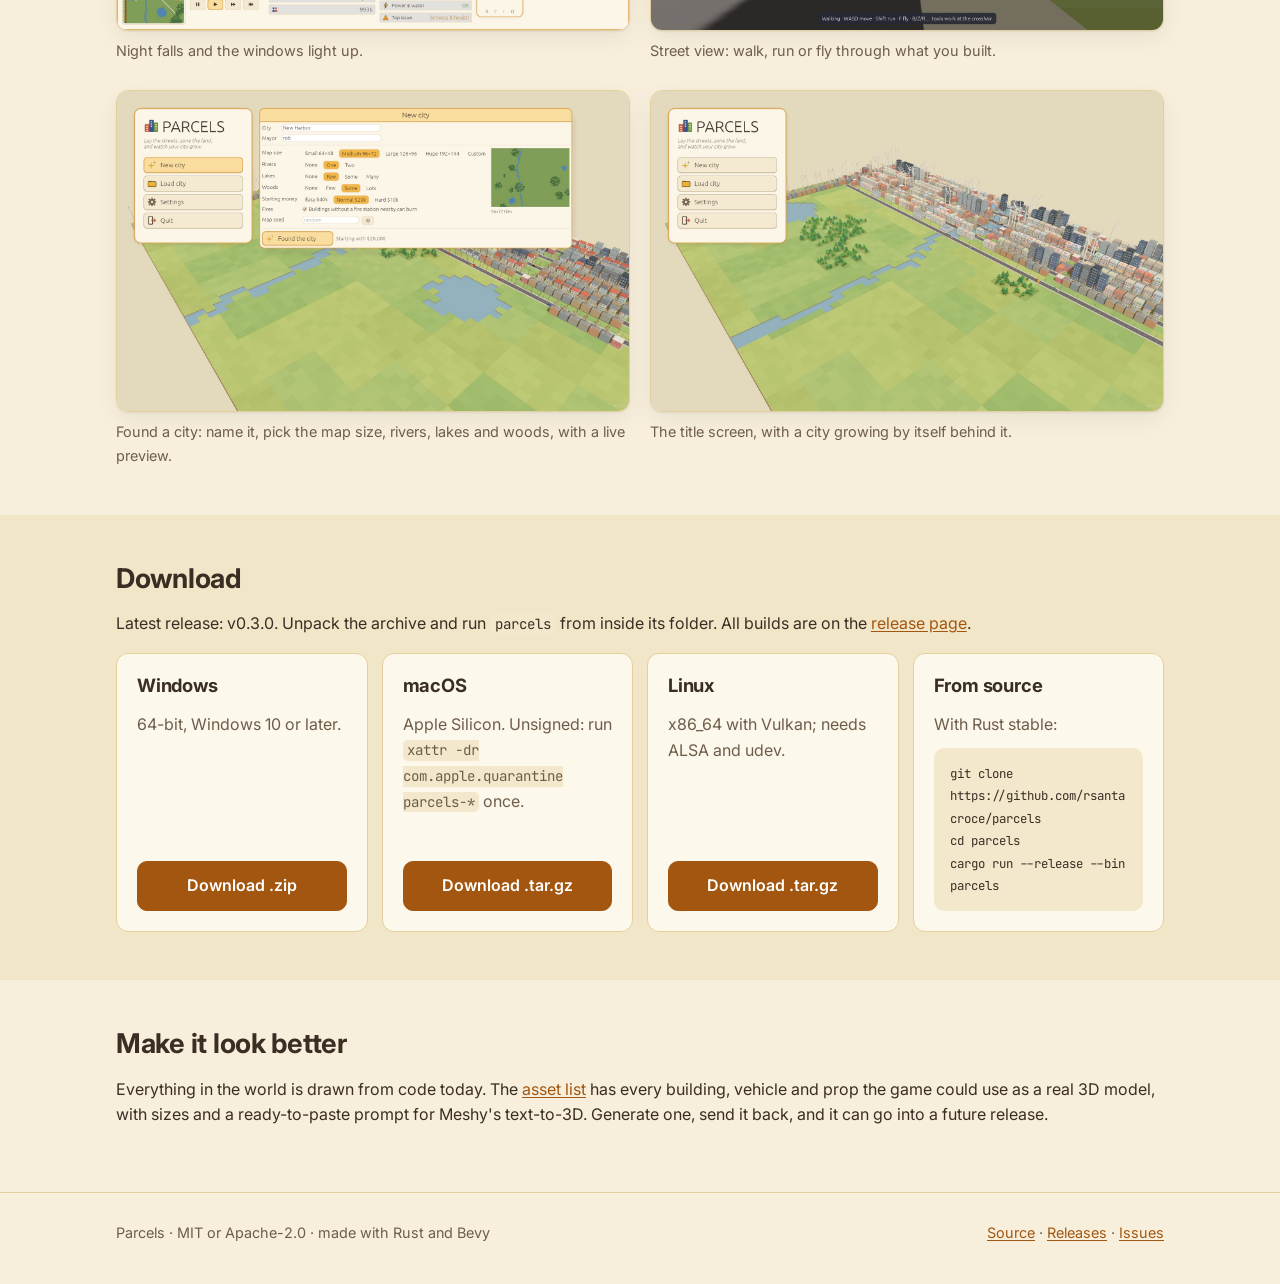
==== commit d7f69633: "v0.3.0 is out: downloads are the new game Co-Authored-By: Claude Opus 5.5 (1M context) <noreply@anth" ====
--- a/index.html
+++ b/index.html
@@ -103,8 +103,7 @@
     <section class="alt" id="download">
       <div class="wrap">
         <h2>Download</h2>
-        <div class="note"><strong>Heads up:</strong> the single-player city builder on this page is the upcoming v0.3. The ready-made downloads below are still <span data-version>v0.2.0</span>, the earlier multiplayer edition with parcels and rivals. To play the new version today, build it from source (last card).</div>
-        <p>Unpack the archive and run <code>parcels</code> from inside its folder. All builds are on the <a href="https://github.com/rsantacroce/parcels/releases/latest">release page</a>.</p>
+        <p>Latest release: <span data-version>v0.3.0</span>. Unpack the archive and run <code>parcels</code> from inside its folder. All builds are on the <a href="https://github.com/rsantacroce/parcels/releases/latest">release page</a>.</p>
         <div class="downloads">
           <div class="card">
             <h3>Windows</h3>
@@ -123,10 +122,9 @@
           </div>
           <div class="card">
             <h3>From source</h3>
-            <p>The new single-player version, with Rust stable:</p>
+            <p>With Rust stable:</p>
             <pre><code>git clone https://github.com/rsantacroce/parcels
 cd parcels
-git checkout release/v0.3-city
 cargo run --release --bin parcels</code></pre>
           </div>
         </div>
